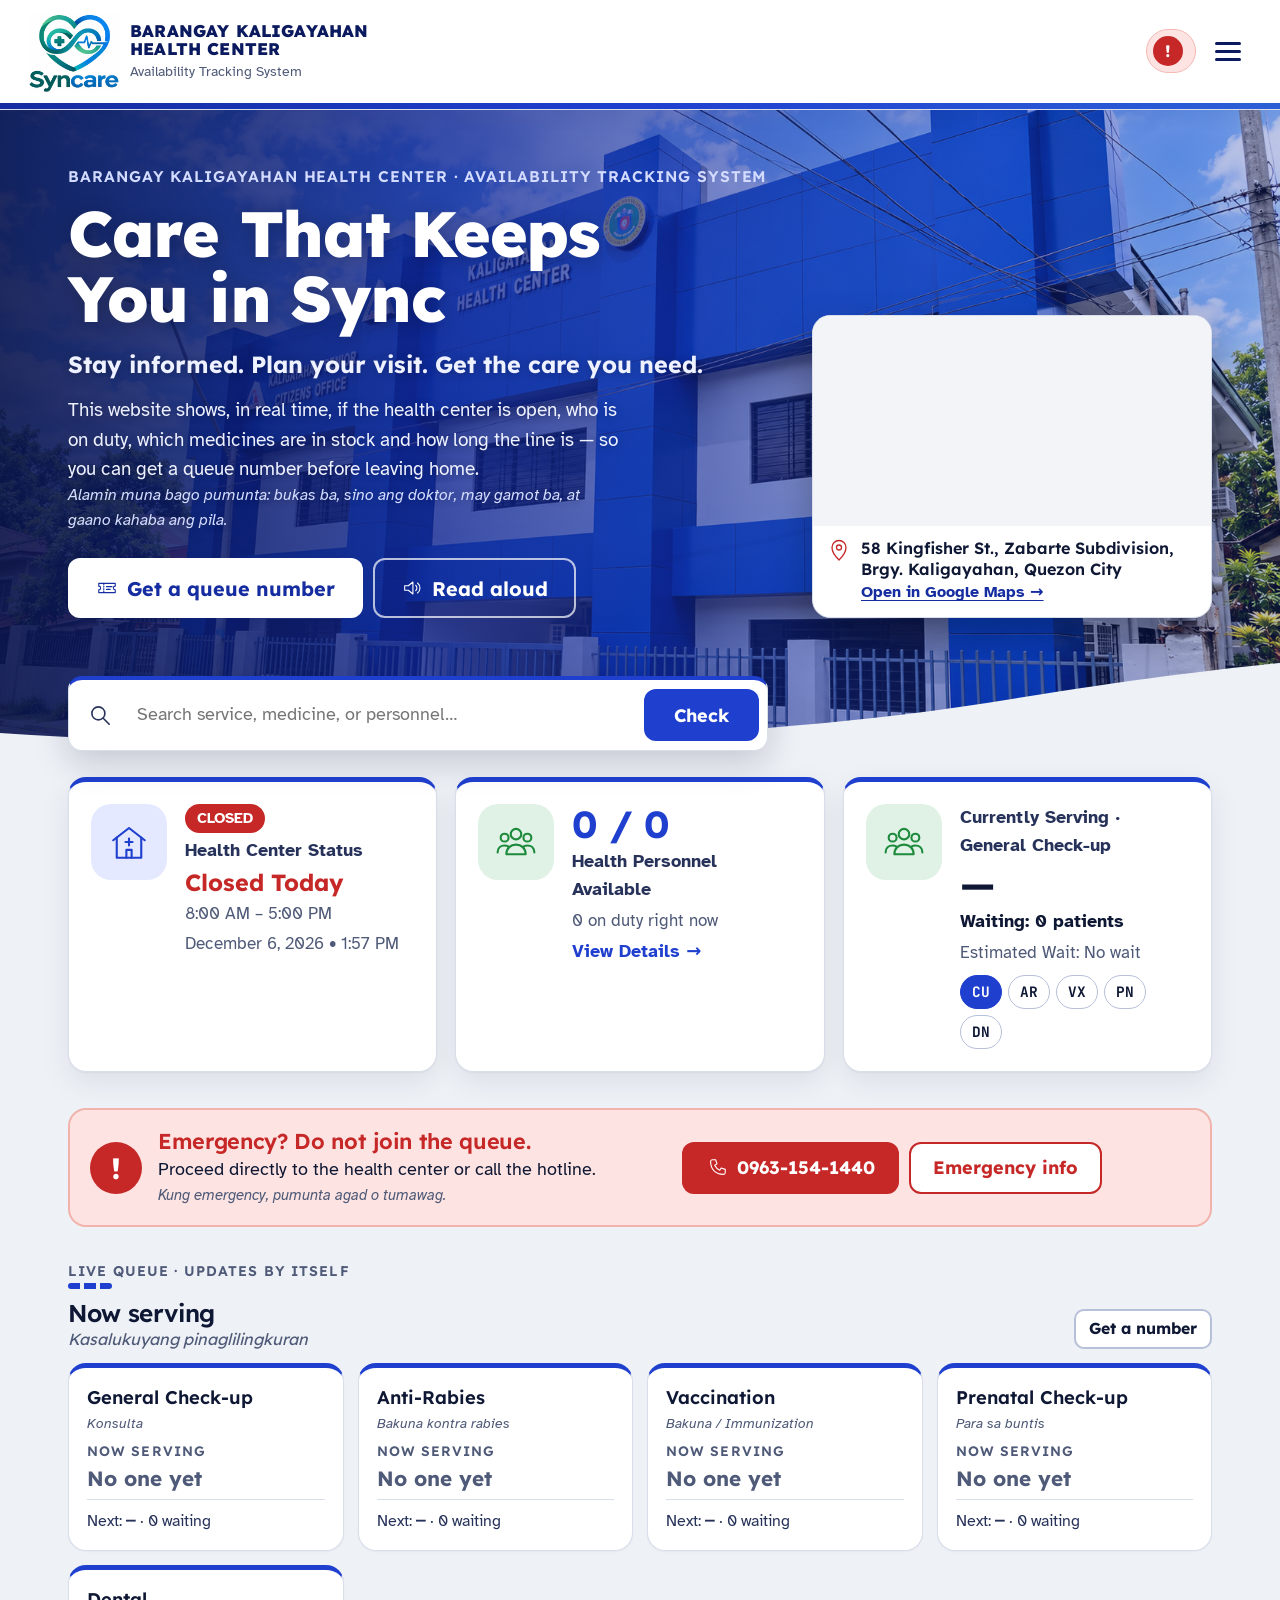
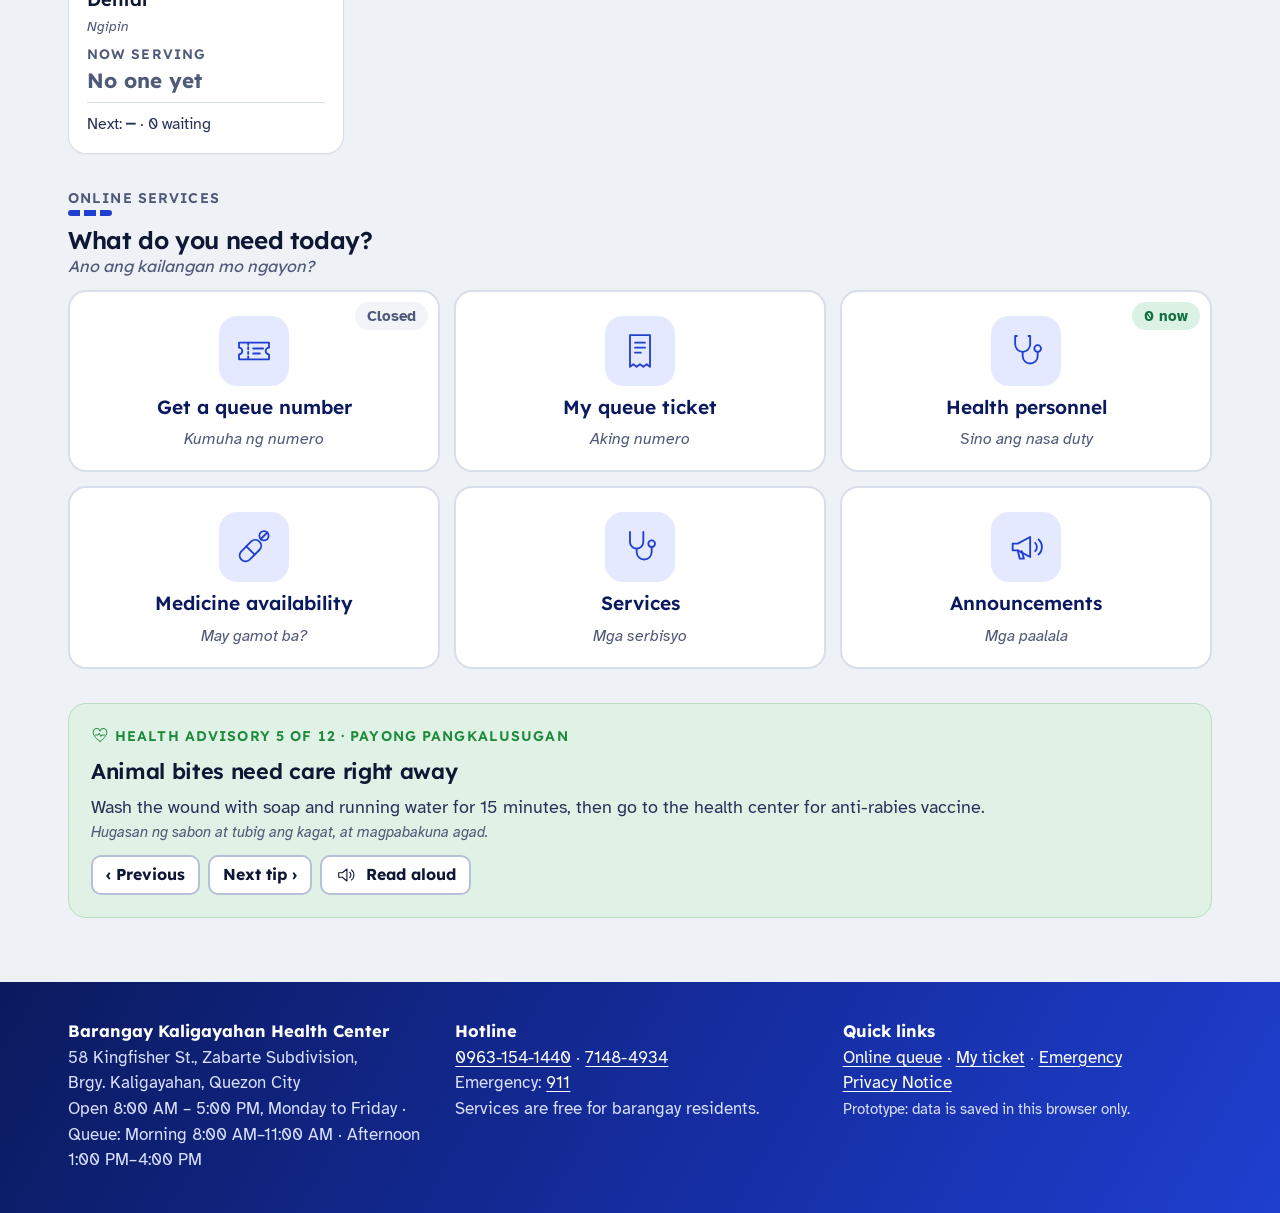
==== Kaligayahan Health Center.html @ 8cdfea68 "Barangay Kaligayahan Health Center availability tracking system Public website and hidden staff port" ====
<!doctype html>
<html lang="en">
<head>
<meta charset="utf-8">
<meta name="viewport" content="width=device-width,initial-scale=1,viewport-fit=cover">
<title>Kaligayahan Health Center</title>
<meta name="description" content="Barangay Kaligayahan Health Center Availability Tracking System — check if the health center is open, which health personnel are on duty, medicine stock, and get a queue number online.">
<meta name="theme-color" content="#1F3FCF">
<link rel="icon" type="image/png" href="[data-uri]">
<link rel="apple-touch-icon" href="[data-uri]">
<style>
/* Self-hosted fonts (latin subset) so the site works offline.
   Lexend (headings), Atkinson Hyperlegible (text), JetBrains Mono (numbers). */
@font-face {
  font-family: 'Atkinson Hyperlegible';
  font-style: italic;
  font-weight: 400;
  font-display: swap;
  src: url([data-uri]) format('woff2');
  unicode-range: U+0000-00FF, U+0131, U+0152-0153, U+02BB-02BC, U+02C6, U+02DA, U+02DC, U+0304, U+0308, U+0329, U+2000-206F, U+20AC, U+2122, U+2191, U+2193, U+2212, U+2215, U+FEFF, U+FFFD;
}
@font-face {
  font-family: 'Atkinson Hyperlegible';
  font-style: normal;
  font-weight: 400;
  font-display: swap;
  src: url([data-uri]) format('woff2');
  unicode-range: U+0000-00FF, U+0131, U+0152-0153, U+02BB-02BC, U+02C6, U+02DA, U+02DC, U+0304, U+0308, U+0329, U+2000-206F, U+20AC, U+2122, U+2191, U+2193, U+2212, U+2215, U+FEFF, U+FFFD;
}
@font-face {
  font-family: 'Atkinson Hyperlegible';
  font-style: normal;
  font-weight: 700;
  font-display: swap;
  src: url([data-uri]) format('woff2');
  unicode-range: U+0000-00FF, U+0131, U+0152-0153, U+02BB-02BC, U+02C6, U+02DA, U+02DC, U+0304, U+0308, U+0329, U+2000-206F, U+20AC, U+2122, U+2191, U+2193, U+2212, U+2215, U+FEFF, U+FFFD;
}
@font-face {
  font-family: 'JetBrains Mono';
  font-style: normal;
  font-weight: 500;
  font-display: swap;
  src: url([data-uri]) format('woff2');
  unicode-range: U+0000-00FF, U+0131, U+0152-0153, U+02BB-02BC, U+02C6, U+02DA, U+02DC, U+0304, U+0308, U+0329, U+2000-206F, U+20AC, U+2122, U+2191, U+2193, U+2212, U+2215, U+FEFF, U+FFFD;
}
@font-face {
  font-family: 'JetBrains Mono';
  font-style: normal;
  font-weight: 700;
  font-display: swap;
  src: url([data-uri]) format('woff2');
  unicode-range: U+0000-00FF, U+0131, U+0152-0153, U+02BB-02BC, U+02C6, U+02DA, U+02DC, U+0304, U+0308, U+0329, U+2000-206F, U+20AC, U+2122, U+2191, U+2193, U+2212, U+2215, U+FEFF, U+FFFD;
}
@font-face {
  font-family: 'Lexend';
  font-style: normal;
  font-weight: 400;
  font-display: swap;
  src: url([data-uri]) format('woff2');
  unicode-range: U+0000-00FF, U+0131, U+0152-0153, U+02BB-02BC, U+02C6, U+02DA, U+02DC, U+0304, U+0308, U+0329, U+2000-206F, U+20AC, U+2122, U+2191, U+2193, U+2212, U+2215, U+FEFF, U+FFFD;
}
@font-face {
  font-family: 'Lexend';
  font-style: normal;
  font-weight: 500;
  font-display: swap;
  src: url([data-uri]) format('woff2');
  unicode-range: U+0000-00FF, U+0131, U+0152-0153, U+02BB-02BC, U+02C6, U+02DA, U+02DC, U+0304, U+0308, U+0329, U+2000-206F, U+20AC, U+2122, U+2191, U+2193, U+2212, U+2215, U+FEFF, U+FFFD;
}
@font-face {
  font-family: 'Lexend';
  font-style: normal;
  font-weight: 600;
  font-display: swap;
  src: url([data-uri]) format('woff2');
  unicode-range: U+0000-00FF, U+0131, U+0152-0153, U+02BB-02BC, U+02C6, U+02DA, U+02DC, U+0304, U+0308, U+0329, U+2000-206F, U+20AC, U+2122, U+2191, U+2193, U+2212, U+2215, U+FEFF, U+FFFD;
}
@font-face {
  font-family: 'Lexend';
  font-style: normal;
  font-weight: 700;
  font-display: swap;
  src: url([data-uri]) format('woff2');
  unicode-range: U+0000-00FF, U+0131, U+0152-0153, U+02BB-02BC, U+02C6, U+02DA, U+02DC, U+0304, U+0308, U+0329, U+2000-206F, U+20AC, U+2122, U+2191, U+2193, U+2212, U+2215, U+FEFF, U+FFFD;
}
@font-face {
  font-family: 'Lexend';
  font-style: normal;
  font-weight: 800;
  font-display: swap;
  src: url([data-uri]) format('woff2');
  unicode-range: U+0000-00FF, U+0131, U+0152-0153, U+02BB-02BC, U+02C6, U+02DA, U+02DC, U+0304, U+0308, U+0329, U+2000-206F, U+20AC, U+2122, U+2191, U+2193, U+2212, U+2215, U+FEFF, U+FFFD;
}

</style>
<style>
/* =========================================================
   Barangay Kaligayahan Health Center — styles
   Green health-center theme (heart-in-house logo), large readable
   type for seniors and sick patients.
   ========================================================= */
:root{
  color-scheme:light;
  --fs:18px;
  --bg:#EEF1F6; --surface:#FFFFFF; --surface-2:#F2F4F8; --ink:#0E1733; --ink-2:#27325A; --muted:#4F5A78;
  --line:#D8DEEA; --line-2:#B6C0D8;
  --brand:#1F3FCF; --brand-deep:#152DA0; --brand-ink:#0B1A5E; --brand-soft:#E4E9FF; --on-brand:#FFFFFF;
  --accent:#1E8A3C; --accent-soft:#E0F2E5; --grille:#2B2F38; --tile-line:rgba(255,255,255,.16);
  --ok:#11703F; --ok-soft:#DBF1E3; --warn:#8A5200; --warn-soft:#FCEBCB; --crit:#C62828; --crit-soft:#FDE4E2;
  --info:#2C5FD6; --info-soft:#E7EEFD; --prio:#5A3BA6; --prio-soft:#ECE6FA;
  --radius:18px; --radius-sm:12px;
  --shadow:0 1px 2px rgba(14,23,51,.05),0 10px 30px rgba(14,23,51,.08);
  --f-display:"Lexend",system-ui,-apple-system,"Segoe UI",sans-serif;
  --f-body:"Atkinson Hyperlegible","Segoe UI",system-ui,-apple-system,sans-serif;
  --f-mono:"JetBrains Mono",ui-monospace,Consolas,monospace;
}
html{font-size:var(--fs)}
html[data-size="lg"]{--fs:20.5px}
html[data-size="xl"]{--fs:23px}
html[data-contrast="high"]{
  --bg:#FFFFFF; --surface:#FFFFFF; --surface-2:#F1F1F1; --ink:#000; --ink-2:#000; --muted:#1C1C1C;
  --line:#000; --line-2:#000; --brand:#0019A8; --brand-deep:#00107A; --brand-ink:#000A55; --brand-soft:#E1E6FF;
  --accent:#005A2B; --ok:#005A2B; --warn:#6B3D00; --crit:#9A0000; --info:#0038B8; --prio:#3E1F85; --shadow:none;
}
*{box-sizing:border-box}
body{margin:0;background:var(--bg);color:var(--ink);font-family:var(--f-body);font-size:1rem;line-height:1.55;-webkit-font-smoothing:antialiased;overflow-x:clip}
h1,h2,h3,h4{font-family:var(--f-display);line-height:1.18;margin:0;letter-spacing:-.015em;text-wrap:balance;color:var(--ink)}
h1{font-size:clamp(1.6rem,3.6vw,2.2rem);font-weight:700}
h2{font-size:1.35rem;font-weight:600}
h3{font-size:1.1rem;font-weight:600}
p{margin:0}
a{color:var(--brand-deep);text-underline-offset:3px}
button,input,select,textarea{font:inherit;color:inherit}
:focus-visible{outline:4px solid #FFB800;outline-offset:2px;border-radius:8px}
img{max-width:100%}
.skip{position:absolute;left:-999px;top:0;background:var(--ink);color:#fff;padding:10px 16px;z-index:100;border-radius:0 0 8px 0}
.skip:focus{left:0}
.wrap{max-width:1200px;margin:0 auto;padding-inline:16px}
@media (min-width:760px){.wrap{padding-inline:28px}}
.mono{font-family:var(--f-mono);font-variant-numeric:tabular-nums}
.num{font-variant-numeric:tabular-nums}
.muted{color:var(--muted)}
.small{font-size:.86rem}
.tl{display:block;font-size:.84em;color:var(--muted);font-style:italic;font-weight:400}
h1 .tl{font-size:.55em;margin-top:6px;letter-spacing:0}
h2 .tl{font-size:.66em;margin-top:2px;letter-spacing:0}
.eyebrow{font-family:var(--f-display);font-size:.78rem;font-weight:600;letter-spacing:.08em;text-transform:uppercase;color:var(--muted)}
.hide{display:none!important}
.sr{position:absolute;width:1px;height:1px;overflow:hidden;clip:rect(0 0 0 0);white-space:nowrap}

/* ---------- header ---------- */
.site-header{background:var(--surface);position:sticky;top:0;z-index:30;box-shadow:0 1px 0 var(--line),0 6px 20px rgba(14,23,51,.05)}
.hdr{display:flex;align-items:center;gap:10px;min-height:84px;padding-block:10px;max-width:1440px}
@media (max-width:1560px){.emg-lbl{display:none}.emg-btn{padding:6px}}
.brand{display:flex;align-items:center;gap:12px;text-decoration:none;color:var(--brand-ink);margin-right:auto;min-width:0;flex:none}
.logo{width:58px;height:58px;flex:none}
.brand b{font-family:var(--f-display);font-weight:800;font-size:1.02rem;display:block;line-height:1.1;text-transform:uppercase;letter-spacing:.01em;color:var(--brand-ink)}
.brand span{font-size:.84rem;color:var(--muted);display:block;line-height:1.3;margin-top:3px}
.mainnav{display:flex;align-items:center;gap:2px}
.nav-link{position:relative;display:inline-flex;align-items:center;gap:6px;color:var(--ink-2);text-decoration:none;font-weight:700;font-size:.92rem;padding:10px 8px;border-radius:10px;min-height:44px;white-space:nowrap}
.nav-link:hover{color:var(--brand-deep);background:var(--brand-soft)}
.nav-link[aria-current="page"]{color:var(--brand-ink)}
.nav-link[aria-current="page"]::after{content:"";position:absolute;left:10px;right:10px;bottom:4px;height:3px;border-radius:3px;background:var(--brand)}
.nav-link .pill{font-size:.72rem;padding:1px 8px}
.nav-extra{display:none}
.hdr-tools{display:flex;align-items:center;gap:8px;flex:none}
.icon-btn{width:44px;height:44px;display:grid;place-items:center;border:1.5px solid var(--line-2);background:var(--surface);border-radius:12px;cursor:pointer;color:var(--ink-2)}
.icon-btn:hover{border-color:var(--brand);color:var(--brand-deep)}
.icon-btn[aria-pressed="true"]{background:var(--ink);color:#fff;border-color:var(--ink)}
.aa{font-family:var(--f-display);font-size:1.1rem;font-weight:700;line-height:1}
.aa small{font-size:.68rem}
.ct{width:18px;height:18px;border-radius:50%;border:2px solid currentColor;background:linear-gradient(90deg,currentColor 50%,transparent 50%)}
.emg-btn{display:inline-flex;align-items:center;gap:8px;min-height:44px;padding:6px 12px 6px 6px;border-radius:999px;background:var(--crit-soft);color:var(--crit);font-weight:800;text-decoration:none;font-size:.9rem;border:1.5px solid #F4B9B3}
.emg-btn:hover{background:#FBD3CF}
.emg-dot{width:30px;height:30px;border-radius:50%;background:var(--crit);color:#fff;display:grid;place-items:center;font-family:var(--f-display);font-weight:800}
.staff-btn{min-height:46px!important;padding:10px 18px!important;font-size:.92rem!important}
.menu-btn{display:none;width:48px;height:48px;border:0;background:transparent;cursor:pointer;flex-direction:column;justify-content:center;align-items:center;gap:5px;border-radius:12px}
.menu-btn span{display:block;width:26px;height:3px;border-radius:3px;background:var(--brand-ink);transition:transform .2s,opacity .2s}
.menu-btn[aria-expanded="true"] span:nth-child(1){transform:translateY(8px) rotate(45deg)}
.menu-btn[aria-expanded="true"] span:nth-child(2){opacity:0}
.menu-btn[aria-expanded="true"] span:nth-child(3){transform:translateY(-8px) rotate(-45deg)}
@media (max-width:1340px){
  .hdr{flex-wrap:wrap}
  .menu-btn{display:flex}
  .hdr-tools .staff-btn,.hdr-tools .icon-btn{display:none}
  .mainnav{display:none;order:5;width:100%;flex-direction:column;align-items:stretch;gap:2px;padding:6px 0 10px;border-top:1px solid var(--line)}
  .mainnav.open{display:flex}
  .nav-link{font-size:1.05rem;padding:14px 12px;min-height:54px}
  .nav-link[aria-current="page"]{background:var(--brand-soft)}
  .nav-link[aria-current="page"]::after{left:0;right:auto;top:10px;bottom:10px;width:4px;height:auto}
  .nav-extra{display:flex;gap:8px;flex-wrap:wrap;padding:10px 12px 0}
  .nav-extra .icon-btn{display:grid}
}
@media (max-width:520px){
  .hdr{min-height:72px;gap:6px;flex-wrap:wrap}
  .brand{flex:1 1 0;gap:8px}
  .logo{width:42px;height:42px}
  .brand b{font-size:.8rem}
  .brand span{font-size:.72rem}
  .hdr-tools{gap:4px}
  .menu-btn{width:44px;height:44px}
  .emg-btn{min-height:40px}
  .emg-dot{width:28px;height:28px}
  .emg-lbl{display:none}
  .emg-btn{padding:6px}
}

/* ---------- breadcrumbs & page heads ---------- */
main{padding-block:0 64px;outline:none}
.page{padding-top:18px}
.crumbs{display:flex;gap:8px;align-items:center;font-size:.88rem;color:var(--muted);margin-bottom:14px;flex-wrap:wrap}
.crumbs a{color:var(--muted);text-decoration:none;font-weight:700}
.crumbs a:hover{color:var(--brand-deep);text-decoration:underline}
.crumbs span[aria-current]{color:var(--brand-deep);font-weight:700}
.crumbs .sep{opacity:.6}
.page-head{display:flex;align-items:flex-end;justify-content:space-between;gap:12px;flex-wrap:wrap;margin-bottom:20px}
.page-head p{color:var(--ink-2);max-width:64ch;margin-top:8px}
.back{display:inline-flex;align-items:center;gap:8px;font-weight:700;color:var(--brand-deep);background:var(--surface);border:1.5px solid var(--line-2);border-radius:12px;padding:8px 14px;cursor:pointer;margin-bottom:16px;min-height:44px;text-decoration:none}
.link-btn{background:none;border:0;padding:0;color:var(--brand-deep);font-weight:700;text-decoration:underline;text-underline-offset:3px;cursor:pointer}
.arrow-link{display:inline-flex;align-items:center;gap:6px;color:var(--brand);font-weight:700;text-decoration:none}
.arrow-link:hover{text-decoration:underline}
.stack{display:flex;flex-direction:column;gap:18px}
.grid-2{display:grid;gap:18px;grid-template-columns:repeat(auto-fit,minmax(min(100%,340px),1fr))}
.card{background:var(--surface);border:1px solid var(--line);border-radius:var(--radius);padding:22px;box-shadow:0 1px 2px rgba(14,23,51,.04)}
.card-head{display:flex;justify-content:space-between;align-items:center;gap:10px;margin-bottom:14px;flex-wrap:wrap}
.section{margin-bottom:34px}
.section-title{display:flex;align-items:flex-end;justify-content:space-between;gap:10px;flex-wrap:wrap;margin-bottom:14px}
.subtabs{display:flex;gap:6px;background:var(--surface);border:1px solid var(--line);border-radius:14px;padding:5px;margin-bottom:20px;overflow-x:auto}
.subtabs a{flex:1 0 auto;text-align:center;text-decoration:none;font-weight:700;color:var(--ink-2);padding:10px 16px;border-radius:10px;min-height:46px;display:flex;align-items:center;justify-content:center;gap:8px}
.subtabs a svg{width:22px;height:22px}
.subtabs a[aria-current="page"]{background:var(--brand);color:#fff}
.subtabs a:not([aria-current]):hover{background:var(--brand-soft)}

/* ---------- pills ---------- */
.pill{display:inline-flex;align-items:center;gap:7px;border-radius:999px;padding:3px 12px;font-size:.84rem;font-weight:700;white-space:nowrap;line-height:1.5}
.pill::before{content:"";width:9px;height:9px;border-radius:50%;background:currentColor;flex:none}
.pill.plain::before{display:none}
.pill.lg{font-size:1rem;padding:6px 16px}
.pill.solid-ok{background:var(--ok);color:#fff}
.pill.solid-crit{background:var(--crit);color:#fff}
.pill.solid-warn{background:#C77800;color:#fff}
.ok{color:var(--ok);background:var(--ok-soft)}
.warn{color:var(--warn);background:var(--warn-soft)}
.crit{color:var(--crit);background:var(--crit-soft)}
.info{color:var(--info);background:var(--info-soft)}
.prio{color:var(--prio);background:var(--prio-soft)}
.neutral{color:var(--muted);background:var(--surface-2)}
html[data-contrast="high"] .pill{outline:1.5px solid currentColor}

/* ---------- hero ----------
   Full-width building photo behind the headline, blue fade for readable text,
   address at the lower right, curved bottom edge, search bar overlapping it. */
.hero{position:relative;color:#fff;background:var(--brand-ink);isolation:isolate;overflow:hidden;padding:64px 0 130px;min-height:560px}
.hero-img{position:absolute;inset:0;width:100%;height:100%;object-fit:cover;object-position:50% 38%;z-index:-2}
.hero::before{content:"";position:absolute;inset:0;z-index:-1;
  background:linear-gradient(90deg,rgba(9,20,78,.9) 0%,rgba(18,40,150,.78) 35%,rgba(22,48,170,.5) 65%,rgba(22,48,170,.28) 100%)}
.hero-inner{position:relative;z-index:1}
.hero h1{color:#fff;font-size:clamp(2.2rem,5vw,4rem);font-weight:800;line-height:1.02;max-width:12ch;letter-spacing:-.02em;text-shadow:0 2px 18px rgba(0,0,0,.25)}
.hero .tl{color:#D3DCFF}
.hero-sub{font-size:1.18rem;max-width:36ch;margin-top:18px;color:#EEF1FF;text-shadow:0 1px 8px rgba(0,0,0,.25)}
.hero .btn-row{margin-top:26px}
.hero-addr{position:absolute;right:max(28px,calc((100% - 1200px)/2 + 28px));bottom:130px;z-index:1;display:flex;gap:10px;align-items:flex-start;max-width:320px;font-size:.92rem;font-weight:700;text-shadow:0 1px 6px rgba(0,0,0,.7)}
.hero-addr svg{width:24px;height:24px;flex:none}
.hero-wave{position:absolute;left:0;right:0;bottom:-1px;width:100%;height:90px;z-index:0;display:block}
.hero-search{position:relative;z-index:2;margin-top:-72px}
/* medium screens and phones: address goes under the buttons so it never overlaps them */
@media (max-width:1100px){.hero-addr{position:relative;right:auto;bottom:auto;margin:22px 28px 0;max-width:none}}
@media (max-width:760px){
  .hero{padding:36px 0 120px;min-height:0}
  .hero::before{background:linear-gradient(180deg,rgba(9,20,78,.82) 0%,rgba(18,40,150,.62) 55%,rgba(18,40,150,.45) 100%)}
  .hero-img{object-position:40% 30%}
  .hero-addr{margin-inline:16px}
}
.searchbar{display:flex;align-items:center;gap:10px;background:var(--surface);border-radius:14px;box-shadow:0 12px 34px rgba(14,23,51,.18);padding:8px 8px 8px 18px;max-width:700px;border:1px solid var(--line)}
.searchbar svg{width:26px;height:26px;color:var(--ink-2);flex:none}
.searchbar input{flex:1;border:0;outline:none;min-height:52px;background:transparent;font-size:1.05rem;min-width:0;box-shadow:none!important;padding:0}
.searchbar .btn{min-height:52px;padding:10px 28px}
.searchbar:focus-within{box-shadow:0 0 0 4px var(--brand-soft),0 12px 34px rgba(14,23,51,.18)}
@media (max-width:760px){
  .searchbar .btn{padding:10px 16px}
}

/* ---------- status cards ---------- */
.stat-row{display:grid;gap:18px;grid-template-columns:repeat(auto-fit,minmax(min(100%,300px),1fr));margin:26px 0 36px}
.stat{background:var(--surface);border-radius:var(--radius);padding:22px;display:flex;gap:18px;align-items:flex-start;box-shadow:var(--shadow);border:1px solid var(--line);position:relative}
.stat-ic{width:76px;height:76px;border-radius:20px;display:grid;place-items:center;flex:none}
.stat-ic svg{width:42px;height:42px}
.stat-ic.green{background:var(--brand-soft);color:var(--brand)}
.stat-ic.blue{background:var(--accent-soft);color:var(--accent)}
.stat-body{display:flex;flex-direction:column;gap:4px;min-width:0}
.stat-body .lbl{font-weight:700;color:var(--ink-2)}
.stat-big{font-family:var(--f-display);font-weight:700;font-size:1.3rem;line-height:1.2}
.stat-num{font-family:var(--f-display);font-weight:700;font-size:2.1rem;line-height:1.05;color:var(--ink)}
.stat-num.green{color:var(--brand)}
.stat .meta{font-size:.92rem;color:var(--muted)}
.svc-chips{display:flex;gap:6px;flex-wrap:wrap;margin-top:6px}
.svc-chips button{border:1.5px solid var(--line-2);background:var(--surface);border-radius:999px;padding:3px 11px;font-size:.8rem;font-weight:700;cursor:pointer;font-family:var(--f-mono);min-height:34px}
.svc-chips button[aria-pressed="true"]{background:var(--brand);border-color:var(--brand);color:#fff}

/* ---------- emergency banner (home) ---------- */
.emergency{display:flex;gap:16px;align-items:center;background:var(--crit-soft);border:2px solid #F2B3AD;border-radius:var(--radius);padding:18px 20px;margin-bottom:34px;color:var(--ink);flex-wrap:wrap}
.emergency .emg-dot{width:52px;height:52px;font-size:1.6rem}
.emergency h2{color:var(--crit);font-size:1.2rem;margin-bottom:2px}
.emergency > div{flex:1 1 280px}

/* ---------- now-serving board ---------- */
.board{display:grid;gap:14px;grid-template-columns:repeat(auto-fill,minmax(min(100%,220px),1fr))}
.bcard{background:var(--surface);border:1px solid var(--line);border-top:5px solid var(--brand);border-radius:var(--radius);padding:16px 18px;display:flex;flex-direction:column;gap:6px;box-shadow:0 1px 2px rgba(14,23,51,.04)}
.bcard .svc{font-family:var(--f-display);font-weight:600;font-size:1.02rem}
.bcard .svc small{display:block;font-weight:400;color:var(--muted);font-size:.8rem;font-family:var(--f-body);font-style:italic}
.bcard .lbl{font-size:.76rem;letter-spacing:.08em;text-transform:uppercase;color:var(--muted);font-family:var(--f-display);font-weight:600}
.bcard .big{font-family:var(--f-display);font-weight:700;font-size:2.2rem;line-height:1.05;color:var(--brand-ink)}
.bcard .big.idle{font-size:1.15rem;color:var(--muted)}
.bcard .meta{font-size:.9rem;color:var(--ink-2);border-top:1px solid var(--line);padding-top:8px;margin-top:4px}
.bcard.calling{border-top-color:#E09100}
.bcard.calling .lbl{color:var(--warn)}
.bcard.closed{border-top-color:var(--line-2);background:var(--surface-2)}

/* ---------- service tiles ---------- */
.tiles{display:grid;gap:14px;grid-template-columns:repeat(2,1fr)}
@media (min-width:820px){.tiles{grid-template-columns:repeat(3,1fr)}}
.tile{background:var(--surface);border:2px solid var(--line);border-radius:var(--radius);padding:24px 12px 20px;display:flex;flex-direction:column;align-items:center;text-align:center;gap:10px;cursor:pointer;color:var(--ink);text-decoration:none;position:relative;transition:border-color .15s,transform .15s,box-shadow .15s;min-height:176px}
.tile:hover{border-color:var(--brand);box-shadow:var(--shadow);transform:translateY(-2px)}
.tile .t-ic{width:70px;height:70px;border-radius:18px;background:var(--brand-soft);color:var(--brand);display:grid;place-items:center}
.tile .t-ic svg{width:40px;height:40px}
.tile b{font-family:var(--f-display);font-weight:600;color:var(--brand-ink);font-size:1.06rem;line-height:1.25}
.tile small{color:var(--muted);font-size:.9rem;line-height:1.3;font-style:italic}
.tile .pill{position:absolute;top:10px;right:10px}
@media (max-width:420px){.tile{padding:18px 8px 16px;min-height:160px}.tile .t-ic{width:58px;height:58px}.tile b{font-size:.96rem}}
@media (prefers-reduced-motion:reduce){.tile{transition:none}.tile:hover{transform:none}}

/* ---------- services page ---------- */
.svc-grid{display:grid;gap:18px;grid-template-columns:repeat(auto-fill,minmax(min(100%,340px),1fr))}
.svc-card{display:flex;flex-direction:column;gap:12px}
.svc-card .top{display:flex;gap:14px;align-items:flex-start}
.svc-card .t-ic{width:60px;height:60px;border-radius:16px;background:var(--brand-soft);color:var(--brand);display:grid;place-items:center;flex:none}
.svc-card .t-ic svg{width:34px;height:34px}
.svc-stats{display:grid;grid-template-columns:repeat(3,1fr);gap:8px}
.svc-stats div{background:var(--surface-2);border-radius:10px;padding:8px 10px}
.svc-stats b{display:block;font-family:var(--f-display);font-size:1.15rem}
.svc-stats span{font-size:.78rem;color:var(--muted)}

/* ---------- health tip ---------- */
.tip{background:var(--brand-soft);border:1px solid #C3CEF6;border-radius:var(--radius);padding:22px;display:flex;flex-direction:column;gap:10px}
html[data-contrast="high"] .tip{border-color:#000}
.tip .eyebrow{color:var(--brand-deep)}
.tip h3{font-size:1.2rem}
.tip p{color:var(--ink-2)}
.tip-nav{display:flex;gap:8px;align-items:center;margin-top:auto;flex-wrap:wrap}

/* ---------- buttons & forms ---------- */
.btn{display:inline-flex;align-items:center;justify-content:center;gap:9px;border-radius:12px;padding:12px 22px;font-weight:700;border:2px solid transparent;cursor:pointer;font-size:1rem;text-decoration:none;line-height:1.2;min-height:52px;font-family:var(--f-display)}
.btn svg{width:22px;height:22px;flex:none}
.btn.primary{background:var(--brand);color:#fff}
.btn.primary:hover{background:var(--brand-deep)}
.btn.white{background:#fff;color:var(--brand-deep)}
.btn.outline-white{background:transparent;color:#fff;border-color:rgba(255,255,255,.7)}
.btn.outline-white:hover{background:rgba(255,255,255,.12)}
.btn.ghost{background:var(--surface);border-color:var(--line-2);color:var(--ink)}
.btn.ghost:hover{border-color:var(--brand);color:var(--brand-deep)}
.btn.danger{background:var(--surface);border-color:var(--crit);color:var(--crit)}
.btn.danger:hover{background:var(--crit-soft)}
.btn.red{background:var(--crit);color:#fff}
.btn.red:hover{background:#A31F1F}
.btn.success{background:var(--ok);color:#fff}
.btn.warn-btn{background:var(--warn-soft);border-color:var(--warn);color:var(--warn)}
.btn.sm{padding:7px 13px;font-size:.88rem;border-radius:10px;min-height:40px}
.btn.lg{padding:16px 26px;font-size:1.1rem;min-height:60px}
.btn.block{width:100%}
.btn[disabled]{opacity:.45;cursor:not-allowed}
.btn-row{display:flex;gap:10px;flex-wrap:wrap;align-items:center}
.field{display:flex;flex-direction:column;gap:7px}
.field label,.field .lbl{font-weight:700;font-size:1rem}
.field label .tl,.field .lbl .tl{display:inline;margin-left:4px}
.field .hint{font-size:.88rem;color:var(--muted)}
input[type=text],input[type=number],input[type=tel],input[type=time],input[type=date],input[type=password],input[type=search],select,textarea{background:var(--surface);border:2px solid var(--line-2);border-radius:12px;padding:12px 14px;width:100%;min-width:0;min-height:54px;font-size:1rem}
textarea{min-height:110px}
input:focus,select:focus,textarea:focus{outline:none;border-color:var(--brand);box-shadow:0 0 0 4px var(--brand-soft)}
.select-ic{position:relative}
.select-ic svg{position:absolute;left:14px;top:50%;transform:translateY(-50%);width:26px;height:26px;color:var(--ink-2);pointer-events:none}
.select-ic select{padding-left:52px;font-weight:700;font-size:1.05rem;min-height:60px}
.form-grid{display:grid;gap:16px;grid-template-columns:repeat(auto-fit,minmax(min(100%,230px),1fr))}
.check{display:flex;align-items:flex-start;gap:12px;font-weight:700;cursor:pointer;line-height:1.35}
.check input{width:26px;height:26px;accent-color:var(--brand);flex:none;margin:0}
.err{color:var(--crit);font-weight:700;background:var(--crit-soft);border-radius:10px;padding:10px 14px}
.notice{border-radius:14px;padding:14px 16px;display:flex;gap:12px;align-items:flex-start}
.notice svg{width:26px;height:26px;flex:none;margin-top:1px}
.notice b{font-family:var(--f-display);font-weight:600}
.empty{padding:26px;text-align:center;color:var(--muted)}

/* ---------- online queue ---------- */
.queue-shell{max-width:640px;margin:0 auto}
.queue-shell.wide{max-width:900px}
.stepper{display:flex;align-items:flex-start;justify-content:center;margin:6px 0 26px;padding:0;list-style:none}
.stepper li{flex:1;display:flex;flex-direction:column;align-items:center;gap:6px;position:relative;font-size:.9rem;font-weight:700;color:var(--muted);text-align:center}
.stepper li::before{content:"";position:absolute;top:19px;left:calc(-50% + 26px);right:calc(50% + 26px);height:3px;background:var(--line-2);border-radius:3px}
.stepper li:first-child::before{display:none}
.stepper li.done::before,.stepper li.cur::before{background:var(--brand)}
.stepper i{font-style:normal;width:40px;height:40px;border-radius:50%;display:grid;place-items:center;background:var(--surface-2);border:2px solid var(--line-2);font-family:var(--f-display);color:var(--muted)}
.stepper li.cur,.stepper li.done{color:var(--brand-deep)}
.stepper li.cur i{background:var(--brand);border-color:var(--brand);color:#fff;box-shadow:0 0 0 5px var(--brand-soft)}
.stepper li.done i{background:var(--brand);border-color:var(--brand);color:#fff}
.qstatus{background:var(--brand-soft);border-radius:var(--radius);padding:18px;display:flex;flex-direction:column;gap:12px}
.qstatus.closed{background:var(--crit-soft)}
.qstatus h3{color:var(--brand-deep)}
.qstatus.closed h3{color:var(--crit)}
.q-open{display:flex;align-items:center;gap:10px;font-weight:700;font-size:1.05rem}
.q-open .dot{width:20px;height:20px;border-radius:50%;background:var(--ok);flex:none}
.q-open .dot.off{background:var(--crit)}
.q-nums{display:grid;grid-template-columns:1fr 1fr;background:rgba(255,255,255,.75);border-radius:14px}
.q-nums > div{padding:14px 16px}
.q-nums > div + div{border-left:1px solid var(--line)}
.q-nums span{font-size:.88rem;color:var(--ink-2)}
.q-nums b{display:block;font-family:var(--f-display);font-size:clamp(1.5rem,7vw,1.9rem);line-height:1.15;color:var(--ink);white-space:nowrap}
.q-nums b.sm{font-size:1.2rem;margin-top:8px}
.choice-grid{display:grid;gap:12px;grid-template-columns:repeat(auto-fit,minmax(min(100%,240px),1fr))}
.choice{background:var(--surface);border:2.5px solid var(--line-2);border-radius:var(--radius);padding:16px;text-align:left;cursor:pointer;display:flex;flex-direction:column;gap:6px;color:var(--ink);position:relative;min-height:110px}
.choice:hover:not(.disabled){border-color:var(--brand);box-shadow:var(--shadow)}
.choice[aria-pressed="true"]{border-color:var(--brand);background:var(--brand-soft)}
.choice[aria-pressed="true"]::after{content:"✓";position:absolute;top:12px;right:14px;width:28px;height:28px;border-radius:50%;background:var(--brand);color:#fff;display:grid;place-items:center;font-weight:800}
.choice.disabled{cursor:not-allowed;opacity:.62;background:var(--surface-2)}
.choice .ic{width:42px;height:42px;color:var(--brand)}
.choice b{font-family:var(--f-display);font-weight:600;font-size:1.12rem}
.summary-box{background:var(--surface-2);border-radius:14px;padding:14px 16px;display:grid;grid-template-columns:auto 1fr;gap:4px 16px}
.summary-box dt{color:var(--muted)}
.summary-box dd{margin:0;font-weight:700}

/* ---------- receipt ---------- */
.receipt{max-width:480px;margin:0 auto;background:var(--surface);border:1px solid var(--line);border-radius:20px;overflow:hidden;box-shadow:var(--shadow)}
.receipt-top{padding:16px 20px;display:flex;align-items:center;gap:12px;color:#fff;background:var(--brand)}
.receipt-top b{font-family:var(--f-display);font-weight:600;display:block}
.receipt-top span{font-size:.84rem;opacity:.9}
.receipt-body{padding:22px;display:flex;flex-direction:column;gap:16px}
.qnum{text-align:center;display:flex;flex-direction:column;align-items:center;gap:8px}
.qnum .big{font-family:var(--f-display);font-weight:800;font-size:clamp(3rem,13vw,4.3rem);letter-spacing:.01em;line-height:1;color:var(--brand-ink)}
.progress{display:flex;flex-direction:column;gap:6px}
.pbar{height:16px;background:var(--surface-2);border-radius:99px;overflow:hidden;border:1px solid var(--line)}
.pbar i{display:block;height:100%;background:var(--brand);border-radius:99px}
.rgrid{display:grid;grid-template-columns:1fr 1fr;gap:10px}
.rgrid div{background:var(--surface-2);border-radius:10px;padding:10px 12px}
.rgrid b{display:block;font-family:var(--f-display);font-size:1.3rem}
.rgrid span{font-size:.82rem;color:var(--muted)}
.msg{font-size:1.05rem;text-align:center;font-weight:700;border-radius:12px;padding:12px 14px}
.perf{border-top:2px dashed var(--line-2);margin:0 -22px;position:relative}
.perf::before,.perf::after{content:"";position:absolute;top:-12px;width:22px;height:22px;border-radius:50%;background:var(--bg)}
.perf::before{left:-11px}.perf::after{right:-11px}
.rlines{display:flex;flex-direction:column;gap:5px;font-size:.95rem}
.rlines div{display:flex;justify-content:space-between;gap:12px}
.rlines span{color:var(--muted)}
.rlines b{text-align:right}
.vcode{display:flex;align-items:center;gap:16px;justify-content:center;flex-wrap:wrap}
.vcode .code{font-family:var(--f-mono);font-weight:700;font-size:1.4rem;letter-spacing:.1em;background:var(--surface-2);padding:6px 14px;border-radius:10px}
.qrbox{width:112px;height:112px;background:#fff;padding:6px;border-radius:8px;border:1px solid var(--line)}
.qrbox img,.qrbox canvas{width:98px!important;height:98px!important}
.sms-list{display:flex;flex-direction:column;gap:10px}
.sms{background:var(--surface-2);border-radius:14px 14px 14px 4px;padding:10px 14px;max-width:92%;font-size:.95rem}
.sms time{display:block;font-size:.78rem;color:var(--muted);margin-top:4px;font-family:var(--f-mono)}

/* ---------- emergency page ---------- */
.emg-page{max-width:640px;margin:0 auto;background:#FFEFEE;border:1px solid #F6C7C2;border-radius:24px;padding:28px 24px;display:flex;flex-direction:column;gap:18px;text-align:center;align-items:center}
.emg-title{display:flex;align-items:center;gap:14px;justify-content:center}
.emg-title .emg-dot{width:60px;height:60px;font-size:2rem}
.emg-title h1{color:var(--crit);font-size:clamp(1.8rem,5vw,2.4rem);font-weight:800;letter-spacing:.01em}
.emg-art{width:100%;max-width:420px;height:auto}
.emg-lead{font-family:var(--f-display);font-weight:700;font-size:1.25rem;color:var(--ink)}
.emg-warn{background:#FAD4D0;color:var(--crit);font-family:var(--f-display);font-weight:800;letter-spacing:.02em;border-radius:12px;padding:12px 18px;width:100%;font-size:1.05rem}
.emg-page .btn{width:100%}
.emg-call{min-height:76px!important;font-size:1.2rem!important;flex-direction:row}
.emg-call small{display:block;font-size:1.25rem;font-family:var(--f-mono);letter-spacing:.02em}
.emg-call svg{width:34px!important;height:34px!important}
.emg-info{width:100%;text-align:left;background:#fff;border-radius:16px;padding:18px;border:1px solid #F6C7C2}
.emg-info li{margin-bottom:6px}

/* ---------- lists / tables ---------- */
.toolbar{display:flex;gap:10px;flex-wrap:wrap;align-items:center;margin-bottom:14px}
.search{flex:1 1 280px;display:flex;align-items:center;gap:10px;background:var(--surface);border:2px solid var(--line-2);border-radius:12px;padding:0 14px}
.search svg{width:22px;height:22px;color:var(--muted);flex:none}
.search input{border:0;background:transparent;padding:12px 0;width:100%;outline:none;box-shadow:none!important;min-height:52px}
.search:focus-within{border-color:var(--brand);box-shadow:0 0 0 4px var(--brand-soft)}
.chips{display:flex;gap:8px;flex-wrap:wrap}
.chip{border:2px solid var(--line-2);background:var(--surface);border-radius:999px;padding:8px 16px;font-size:.92rem;font-weight:700;cursor:pointer;color:var(--ink-2);min-height:44px}
.chip[aria-pressed="true"]{background:var(--brand);border-color:var(--brand);color:#fff}
.table-wrap{overflow-x:auto;border:1px solid var(--line);border-radius:var(--radius);background:var(--surface)}
table{border-collapse:collapse;width:100%;font-size:.95rem}
th{font-family:var(--f-display);font-weight:600;font-size:.76rem;letter-spacing:.07em;text-transform:uppercase;color:var(--muted);text-align:left;padding:12px 14px;border-bottom:1px solid var(--line);background:var(--surface-2);white-space:nowrap}
td{padding:12px 14px;border-bottom:1px solid var(--line);vertical-align:middle}
tr:last-child td{border-bottom:0}
td .sub{display:block;font-size:.84rem;color:var(--muted)}
.med-list{display:flex;flex-direction:column;border:1px solid var(--line);border-radius:var(--radius);background:var(--surface);overflow:hidden}
.med-letter{background:var(--brand-soft);color:var(--brand-deep);font-family:var(--f-display);font-weight:700;padding:6px 18px}
.med{display:flex;align-items:center;justify-content:space-between;gap:12px;padding:14px 18px;border-top:1px solid var(--line);flex-wrap:wrap}
.med-letter + .med{border-top:0}
.med b{font-size:1.08rem;display:block}
.med .use{font-size:.9rem;color:var(--muted)}
.doc-grid{display:grid;gap:16px;grid-template-columns:repeat(auto-fill,minmax(min(100%,320px),1fr))}
.doc{display:flex;gap:16px;align-items:flex-start}
.avatar{width:60px;height:60px;border-radius:50%;background:var(--accent-soft);color:var(--accent);display:grid;place-items:center;font-family:var(--f-display);font-weight:700;font-size:1.2rem;flex:none}
.doc .meta{display:flex;flex-direction:column;gap:8px;min-width:0}
.days{display:flex;gap:5px;flex-wrap:wrap}
.days span{font-family:var(--f-mono);font-size:.8rem;padding:3px 8px;border-radius:6px;background:var(--surface-2);color:var(--muted)}
.days span.on{background:var(--brand-soft);color:var(--brand-deep);font-weight:700}
.days span.today{outline:2px solid var(--brand)}
.ann{display:flex;gap:16px;align-items:flex-start}
.ann-date{flex:none;width:62px;text-align:center;border:1px solid var(--line);border-radius:10px;overflow:hidden;background:var(--surface)}
.ann-date span{display:block;background:var(--brand);color:#fff;font-size:.74rem;font-weight:700;letter-spacing:.08em;padding:3px 0;font-family:var(--f-display)}
.ann-date b{display:block;font-family:var(--f-display);font-size:1.45rem;padding:4px 0}
.ann h3{margin:6px 0}
.ann p{color:var(--ink-2);max-width:70ch}
.list{display:flex;flex-direction:column}
.list > *{padding-block:16px;border-top:1px solid var(--line)}
.list > *:first-child{border-top:0;padding-top:0}
.list > *:last-child{padding-bottom:0}
.row-between{display:flex;justify-content:space-between;gap:12px;align-items:center;flex-wrap:wrap}
.result-box{background:var(--brand-soft);border-radius:14px;padding:16px 18px;display:flex;flex-direction:column;gap:6px}
.result-box .big{font-family:var(--f-display);font-weight:700;font-size:1.6rem;color:var(--brand-ink)}
.contact-grid{display:grid;gap:18px;grid-template-columns:repeat(auto-fit,minmax(min(100%,280px),1fr))}
.contact-item{display:flex;gap:14px;align-items:flex-start}
.contact-item .stat-ic{width:58px;height:58px;border-radius:16px}
.contact-item .stat-ic svg{width:30px;height:30px}
.search-group{margin-bottom:22px}
.search-hit{display:flex;justify-content:space-between;gap:12px;align-items:center;flex-wrap:wrap;padding:14px 0;border-top:1px solid var(--line);text-decoration:none;color:var(--ink)}
.search-hit:first-of-type{border-top:0}

/* ---------- admin ---------- */
.admin-shell{display:grid;gap:22px;grid-template-columns:1fr}
@media (min-width:980px){.admin-shell{grid-template-columns:240px 1fr}}
.side{display:flex;gap:6px;overflow-x:auto;padding-bottom:4px}
@media (min-width:980px){.side{flex-direction:column;position:sticky;top:110px;align-self:start;overflow:visible}}
.side button{display:flex;align-items:center;gap:10px;background:transparent;border:0;border-radius:10px;padding:10px 12px;cursor:pointer;font-weight:700;color:var(--ink-2);white-space:nowrap;text-align:left;min-height:44px}
.side button svg{width:20px;height:20px;flex:none}
.side button:hover{background:var(--surface)}
.side button[aria-current="page"]{background:var(--brand);color:#fff}
.badge-n{background:var(--crit);color:#fff;border-radius:99px;font-size:.74rem;padding:0 8px;margin-left:auto;font-family:var(--f-mono)}
.kpis{display:grid;gap:12px;grid-template-columns:repeat(auto-fit,minmax(min(100%,160px),1fr));margin-bottom:20px}
.kpi{background:var(--surface);border:1px solid var(--line);border-radius:var(--radius);padding:14px 16px;display:flex;flex-direction:column;gap:2px}
.kpi b{font-family:var(--f-display);font-size:1.85rem;font-weight:600;font-variant-numeric:tabular-nums;line-height:1.15}
.kpi span{font-size:.86rem;color:var(--muted)}
.kpi.alert b{color:var(--crit)}
@media (min-width:640px){.kpis.kpis-3{grid-template-columns:repeat(3,1fr)}}
.qcards{display:grid;gap:14px;grid-template-columns:repeat(auto-fit,minmax(min(100%,230px),1fr))}
.qcard{background:var(--surface);border:1px solid var(--line);border-radius:var(--radius);padding:16px;display:flex;flex-direction:column;gap:10px}
.qcard .now{font-family:var(--f-mono);font-size:2rem;font-weight:700;color:var(--brand-ink);line-height:1}
.qcard .now.idle{color:var(--muted);font-size:1.1rem}
.desk{display:grid;gap:18px;grid-template-columns:repeat(auto-fit,minmax(min(100%,320px),1fr));margin-bottom:18px}
.desk-now{border:2px solid var(--brand);border-radius:var(--radius);background:var(--surface);padding:18px;display:flex;flex-direction:column;gap:12px}
.desk-now.called{border-color:#E09100;background:#FFFBF2}
.desk-now .num{font-family:var(--f-mono);font-size:2.8rem;font-weight:700;color:var(--brand-ink);line-height:1}
.timer{font-family:var(--f-mono);font-weight:700;font-variant-numeric:tabular-nums}
.timer.over{color:var(--crit)}
.chart svg{width:100%;height:auto;display:block}
.chart text{fill:var(--muted);font-family:var(--f-body);font-size:13px}
.report{font-family:var(--f-mono);font-size:.9rem;background:var(--surface-2);border-radius:12px;padding:16px;white-space:pre-wrap;line-height:1.7;overflow-x:auto;margin:0}
.login{max-width:460px;margin:10px auto}
.inline-num{width:96px!important}

/* ---------- toast & modal ---------- */
.toast{position:fixed;left:50%;bottom:calc(22px + env(safe-area-inset-bottom,0px));transform:translateX(-50%);background:var(--ink);color:#fff;padding:14px 22px;border-radius:14px;font-weight:700;z-index:60;box-shadow:var(--shadow);max-width:calc(100% - 32px);font-size:1rem;text-align:center}
.modal-bg{position:fixed;inset:0;background:rgba(10,18,60,.55);display:grid;place-items:center;padding:16px;z-index:50}
.modal{background:var(--surface);border-radius:18px;max-width:620px;width:100%;max-height:92vh;overflow:auto;padding:24px;border:1px solid var(--line)}
.modal h2{margin-bottom:14px}
.slip{text-align:center;border:2px dashed var(--line-2);border-radius:14px;padding:18px;display:flex;flex-direction:column;gap:6px;align-items:center}
.slip .big{font-family:var(--f-display);font-weight:800;font-size:3.4rem;color:var(--brand-ink);line-height:1}

/* ---------- footer ---------- */
.foot{background:var(--brand-ink);color:#D9E0FF;padding-block:30px 36px;font-size:.92rem}
.foot .wrap{display:grid;gap:18px;grid-template-columns:repeat(auto-fit,minmax(220px,1fr))}
.foot a{color:#fff}
.foot b{font-family:var(--f-display);color:#fff}

/* ---------- print ---------- */
@media print{
  .site-header,.foot,.no-print,.side,.toolbar,#toastRoot,.crumbs,.stepper{display:none!important}
  body{background:#fff}
  main{padding:0}
  .card,.kpi,.table-wrap{break-inside:avoid;border-color:#999}
  .admin-shell{display:block}
  body.print-slip #app{display:none}
  body.print-slip .modal-bg{position:static;background:none;padding:0}
  body.print-slip .modal{border:0;max-height:none}
}

/* ---------- building-inspired details ----------
   Cobalt tile cladding, light-grey walls, dark window grilles, green seal. */
/* (the tile-grid pattern was removed everywhere; these use smooth gradients instead) */
.tile-band,.site-header::after{background:linear-gradient(90deg,#152DA0 0%,#1F3FCF 50%,#2C5FD6 100%)}
.site-header::after{content:"";display:block;height:6px}
.foot{background-color:var(--brand-ink);border-top:10px solid var(--brand)}
.hero-search .searchbar{border-top:4px solid var(--brand)}
.stat{border-top:5px solid var(--brand)}
.stat-ic.green{background:var(--brand-soft);color:var(--brand)}
.stat-ic.blue{background:var(--accent-soft);color:var(--accent)}
.card-head h2,.section-title h2{position:relative}
.section-title h2::before{content:"";display:block;width:44px;height:6px;border-radius:3px;margin-bottom:10px;background:repeating-linear-gradient(90deg,var(--brand) 0 12px,transparent 12px 16px)}
.receipt-top,.subtabs a[aria-current="page"],.side button[aria-current="page"]{background:linear-gradient(120deg,#152DA0 0%,#1F3FCF 60%,#2C5FD6 100%)}
.bcard{border-top-color:var(--brand)}
.bcard .big{color:var(--brand)}
.tip{background:var(--accent-soft);border-color:#B8DEC2}
.tip .eyebrow{color:var(--accent)}
.days span.on{background:var(--brand-soft);color:var(--brand-deep)}
.avatar{background:var(--brand-soft);color:var(--brand-deep)}
.pill.solid-ok{background:var(--accent)}
.q-open .dot{background:var(--accent)}
html[data-contrast="high"] .site-header::after,html[data-contrast="high"] .foot{background-image:none}

/* =========================================================
   Professor's revisions (v2.0)
   ========================================================= */
/* ---------- hero: introduction + map view ---------- */
.hero{padding:56px 0 130px}
.hero-grid{display:grid;grid-template-columns:minmax(0,1fr) minmax(300px,400px);gap:36px;align-items:end}
.hero h1{max-width:13ch}
.hero-kicker{font-family:var(--f-display);font-weight:600;font-size:.86rem;letter-spacing:.06em;text-transform:uppercase;color:#D3DCFF;margin-bottom:12px}
.hero-sub{font-size:1.3rem;max-width:none;margin-top:16px;font-family:var(--f-display)}
.hero-intro{max-width:46ch;margin-top:12px;color:#EEF1FF;font-size:1.05rem;text-shadow:0 1px 8px rgba(0,0,0,.25)}
.map-card{margin:0;background:var(--surface);border-radius:var(--radius);overflow:hidden;box-shadow:0 18px 40px rgba(0,0,0,.28);border:1px solid var(--line);color:var(--ink)}
.map-card iframe{display:block;width:100%;height:210px;border:0;background:var(--surface-2)}
.map-card.tall iframe{height:380px}
.map-card figcaption{display:flex;gap:10px;align-items:flex-start;padding:12px 14px;font-size:.9rem}
.map-card figcaption svg{width:24px;height:24px;flex:none;color:var(--crit)}
.map-card figcaption b{display:block;font-family:var(--f-display);font-weight:600;line-height:1.3}
.map-card figcaption a{font-weight:700}
@media (max-width:1000px){.hero-grid{grid-template-columns:1fr;gap:24px}.map-card iframe{height:200px}}
@media (max-width:760px){.hero{padding:36px 0 120px}.hero-sub{font-size:1.12rem}}

/* ---------- medicine inventory: box / window layout with counts ---------- */
.freq-box{background:var(--surface);border:1px solid var(--line);border-left:6px solid var(--brand);border-radius:var(--radius);padding:18px;margin-bottom:18px}
.freq-box h2{font-size:1.2rem}
.freq-row{display:grid;grid-template-columns:repeat(auto-fill,minmax(min(100%,210px),1fr));gap:10px;margin-top:12px}
.freq-chip{display:flex;flex-direction:column;gap:2px;text-align:left;background:var(--surface-2);border:2px solid transparent;border-left-width:6px;border-radius:12px;padding:10px 12px;cursor:pointer;color:var(--ink);min-height:62px}
.freq-chip b{font-family:var(--f-display);font-weight:600;font-size:.98rem;line-height:1.25;color:var(--ink);background:none}
.freq-chip span{font-size:.86rem;color:var(--muted);background:none}
.freq-chip.ok{border-left-color:var(--ok);background:var(--surface-2)}
.freq-chip.warn{border-left-color:#D98A00;background:var(--surface-2)}
.freq-chip.crit{border-left-color:var(--crit);background:var(--surface-2)}
.freq-chip:hover{border-color:var(--brand)}
.med-grid{display:grid;grid-template-columns:repeat(auto-fill,minmax(min(100%,250px),1fr));gap:14px}
.med-grid .med-letter{grid-column:1/-1;background:var(--brand-soft);color:var(--brand-deep);font-family:var(--f-display);font-weight:700;padding:6px 16px;border-radius:10px}
.med-grid .empty{grid-column:1/-1}
.med-card{position:relative;background:var(--surface);border:1px solid var(--line);border-top:6px solid var(--ok);border-radius:var(--radius);padding:18px 16px 16px;display:flex;flex-direction:column;align-items:center;text-align:center;gap:8px;color:var(--ink);box-shadow:0 1px 2px rgba(14,23,51,.04);transition:box-shadow .2s,transform .2s}
.med-card.warn{border-top-color:#D98A00;background:var(--surface)}
.med-card.crit{border-top-color:var(--crit);background:var(--surface)}
.med-card.ok{background:var(--surface)}
.med-card h3{font-size:1.12rem;color:var(--ink)}
.med-card .use{font-size:.9rem;color:var(--muted);min-height:2.6em}
.med-count{font-family:var(--f-display);line-height:1;margin-top:2px}
.med-count b{font-size:2.3rem;font-weight:700;color:var(--ink)}
.med-count span{font-size:1.25rem;color:var(--muted);font-weight:600}
.med-card.crit .med-count b{color:var(--crit)}
.med-bar{width:100%;height:10px;border-radius:99px;background:var(--surface-2);overflow:hidden;border:1px solid var(--line)}
.med-bar i{display:block;height:100%;border-radius:99px;background:var(--ok)}
.med-card.warn .med-bar i{background:#D98A00}
.med-card.crit .med-bar i{background:var(--crit)}
.med-star{align-self:stretch;margin:-6px -4px 0;font-size:.78rem;font-weight:700;color:var(--brand-deep);background:var(--brand-soft);border-radius:8px;padding:3px 8px}
.med-card.flash{box-shadow:0 0 0 5px #FFB800;transform:scale(1.02)}
@media (prefers-reduced-motion:reduce){.med-card{transition:none}.med-card.flash{transform:none}}

/* ---------- rule boxes (restock rule, cut-off rule) ---------- */
.rule-box{background:var(--brand-soft);border:1px solid #C3CEF6;border-radius:14px;padding:14px 16px;display:flex;flex-direction:column;gap:8px}
.rule-box ul{margin:0;padding-left:20px}
.rule-box li{margin-bottom:3px}
.flow{list-style:none;display:flex;flex-wrap:wrap;gap:8px 28px;margin:4px 0;padding:0}
.flow li{position:relative;background:var(--surface);border:2px solid var(--line-2);border-radius:12px;padding:8px 14px;font-weight:700;font-family:var(--f-display)}
.flow li small{display:block;font-weight:400;font-family:var(--f-body);color:var(--muted);font-size:.8rem}
.flow li + li::before{content:"→";position:absolute;left:-22px;top:50%;transform:translateY(-50%);color:var(--muted);font-weight:700}
.flow li.warn{border-color:#D98A00;background:var(--warn-soft);color:var(--warn)}

/* ---------- calendar of special dates ---------- */
.cal-grid{display:grid;grid-template-columns:repeat(7,minmax(0,1fr));gap:5px}
.cal-head{margin-bottom:5px}
.cal-head span{text-align:center;font-family:var(--f-display);font-size:.74rem;font-weight:600;letter-spacing:.06em;text-transform:uppercase;color:var(--muted)}
.cal-day{display:flex;flex-direction:column;align-items:flex-start;gap:1px;min-height:62px;padding:5px 6px;border-radius:10px;border:1.5px solid var(--line);background:var(--surface);cursor:pointer;text-align:left;overflow:hidden;color:var(--ink)}
.cal-day b{font-family:var(--f-display);font-size:.98rem}
.cal-day small{font-size:.66rem;line-height:1.15;color:inherit;opacity:.9;display:-webkit-box;-webkit-line-clamp:2;-webkit-box-orient:vertical;overflow:hidden}
.cal-day:hover{border-color:var(--brand)}
.cal-day.off{background:var(--surface-2);color:var(--muted)}
.cal-day.hol{background:var(--info-soft);border-color:#B9C6F5;color:var(--brand-deep)}
.cal-day.closed{background:var(--crit-soft);border-color:#F2B3AD;color:var(--crit)}
.cal-day.special{background:var(--warn-soft);border-color:#E9C583;color:var(--warn)}
.cal-day.reopen{background:var(--ok-soft);border-color:#A9D9BB;color:var(--ok)}
.cal-day.today{box-shadow:0 0 0 3px var(--brand)}
.cal-legend{display:flex;flex-wrap:wrap;gap:6px 14px;margin-top:10px;color:var(--muted)}
.cal-legend i{display:inline-block;width:14px;height:14px;border-radius:4px;border:1.5px solid var(--line-2);vertical-align:-2px;margin-right:5px;background:var(--surface)}
.cal-legend i.hol{background:var(--info-soft);border-color:#B9C6F5}
.cal-legend i.closed{background:var(--crit-soft);border-color:#F2B3AD}
.cal-legend i.special{background:var(--warn-soft);border-color:#E9C583}
.cal-legend i.off{background:var(--surface-2)}
@media (max-width:520px){.cal-day{min-height:50px;padding:4px}.cal-day small{display:none}}
/* staff pages on phones: let wide tables scroll inside their box instead of stretching the page */
.admin-shell > *,.grid-2 > *,.desk > *,.stack > *,.contact-grid > *{min-width:0}
.cal-day{min-width:0}
.side{max-width:100%}

/* ---------- hard cut-off: banner + things that can no longer be clicked ---------- */
.cut-banner{background:var(--crit);color:#fff}
.cut-banner .wrap{display:flex;align-items:center;gap:14px;padding-block:12px;flex-wrap:wrap}
.cut-banner .wrap > div{flex:1 1 260px}
.cut-banner svg{width:30px;height:30px;flex:none}
.cut-banner b{font-family:var(--f-display);font-weight:600}
.cut-banner .tl{color:#FFE0DD}
.cut-banner.soon{background:#8A5200}
.is-off{cursor:not-allowed!important;pointer-events:none;filter:grayscale(1);opacity:.6}
.tile.is-off{background:var(--surface-2);border-style:dashed}
select:disabled{cursor:not-allowed;background:var(--surface-2);opacity:.7}
.btn[disabled]{cursor:not-allowed;background:var(--surface-2);color:var(--muted);border-color:var(--line-2);opacity:1}
/* ---------- medicine box (reference sketch): coloured box, white frame, name on top,
   small description, AVAILABILITY pill in the middle, available / total at the bottom ---------- */
.med-grid{grid-template-columns:repeat(auto-fill,minmax(min(100%,270px),1fr));gap:16px}
.med-card,.med-card.ok,.med-card.warn,.med-card.crit{border:0;border-radius:20px;padding:12px;align-items:stretch;text-align:left;color:#fff;
  background:linear-gradient(135deg,#2748E0 0%,#1F3FCF 45%,#152DA0 100%);box-shadow:0 6px 18px rgba(14,23,51,.18)}
.med-card.crit{background:linear-gradient(135deg,#6B7390 0%,#4F5A78 100%)}
.med-frame{position:relative;flex:1;display:flex;flex-direction:column;gap:14px;border:3px solid #fff;border-radius:14px;padding:18px 16px 16px}
.med-card h3{color:#fff;font-size:1.3rem;font-weight:800;text-transform:uppercase;letter-spacing:.01em;line-height:1.15;text-align:center}
.med-card .use{color:#E4E9FF;font-size:.82rem;line-height:1.35;min-height:0;margin-top:6px;text-align:left}
.med-avail{display:flex;justify-content:center;margin-top:auto}
.med-pill{display:inline-flex;flex-direction:column;align-items:center;min-width:170px;border-radius:999px;padding:7px 22px;font-family:var(--f-display);font-weight:800;font-size:1rem;letter-spacing:.08em;text-transform:uppercase;line-height:1.15}
.med-pill small{font-family:var(--f-body);font-weight:400;font-size:.72rem;letter-spacing:0;text-transform:none;font-style:italic}
.med-pill.ok{background:#E3F8E8;color:#11703F}
.med-pill.warn{background:#FFF0CC;color:#8A5200}
.med-pill.crit{background:#FDE4E2;color:#B3261E}
.med-count{text-align:center;margin-top:0}
.med-count b{color:#fff;font-size:2.2rem;font-weight:800}
.med-count span{color:#fff;font-size:2.2rem;font-weight:800;opacity:.92}
.med-card.crit .med-count b{color:#fff}
.med-unit{text-align:center;font-size:.78rem;color:#D3DCFF;margin-top:-10px}
.med-star{align-self:center;margin:-32px 0 -6px;background:#FFD24A;color:#3D2A00;border-radius:999px;padding:2px 12px;font-size:.74rem;font-weight:700}
.med-card.flash{box-shadow:0 0 0 5px #FFB800}
html[data-contrast="high"] .med-card,html[data-contrast="high"] .med-card.crit{background:#00107A}
/* ---------- footer: smooth blue gradient, no tile grid ---------- */
.foot{background-color:var(--brand-ink);background-image:linear-gradient(120deg,#0B1A5E 0%,#152DA0 55%,#1F3FCF 100%);background-size:auto;border-top:0;padding-block:36px 40px}
html[data-contrast="high"] .foot{background-image:none}
/* ---------- Syncare logo: the full mark (heart + "Syncare" wordmark) from syncare-logo.png,
   with the empty white margins of the square image trimmed ---------- */
:root{--logo:url("[data-uri]")}
.logo{width:92px;height:auto;aspect-ratio:1035/895;flex:none;display:block;
  background:var(--logo) 50.2% 59.9% / 121.16% auto no-repeat}
/* on coloured backgrounds (queue receipt) the logo sits on a white chip */
.logo.logo-chip{width:78px;box-sizing:border-box;border:6px solid #fff;border-radius:14px;background-color:#fff;background-origin:content-box}
/* keep the header on one row with the larger logo */
.hdr{gap:8px;min-height:96px}
.brand{gap:10px}
.brand b{font-size:.94rem}
.brand span{font-size:.8rem}
.nav-link{padding-inline:7px}
@media (max-width:1340px){.nav-link{padding-inline:12px}}
@media (max-width:520px){.logo{width:62px}.logo.logo-chip{width:72px}.hdr{min-height:76px}.brand{gap:8px}.brand b{font-size:.76rem}.brand span{font-size:.68rem;margin-top:1px}}
/* =========================================================
   Staff pages, round 3: use the space, compact tables, restock reminders, stock graph
   ========================================================= */
.wrap.page.admin-wide{max-width:1480px}
@media (min-width:980px){.admin-shell{grid-template-columns:220px minmax(0,1fr)}}
/* KPI tiles always fill the row evenly (no lonely tile on a second row) */
.kpis{grid-template-columns:repeat(var(--cols,4),minmax(0,1fr))}
@media (max-width:1100px){.kpis{grid-template-columns:repeat(3,minmax(0,1fr))}}
@media (max-width:640px){.kpis{grid-template-columns:repeat(2,minmax(0,1fr))}}
.kpi{min-height:98px;justify-content:space-between;padding:16px 18px;border-top:4px solid var(--brand)}
.kpi.alert{border-top-color:var(--crit)}
.qcards{grid-template-columns:repeat(var(--cols,4),minmax(0,1fr))}
@media (max-width:1180px){.qcards{grid-template-columns:repeat(3,minmax(0,1fr))}}
@media (max-width:760px){.qcards{grid-template-columns:repeat(2,minmax(0,1fr))}}
@media (max-width:480px){.qcards{grid-template-columns:1fr}}
.dash-grid{display:grid;grid-template-columns:minmax(0,2fr) minmax(0,1fr);gap:18px}
@media (max-width:1000px){.dash-grid{grid-template-columns:1fr}}
.glance{display:flex;flex-direction:column}
.glance > div{padding:11px 0;border-top:1px solid var(--line);gap:6px}
.glance > div:first-child{border-top:0;padding-top:0}

/* compact staff tables: everything fits inside the box */
.admin-shell table{font-size:.86rem}
.admin-shell th{padding:10px;font-size:.7rem}
.admin-shell td{padding:9px 10px}
.admin-shell td .sub{font-size:.78rem}
.act{display:flex;gap:6px;flex-wrap:wrap;align-items:center}
.admin-shell .btn.sm,.act .btn.sm{padding:5px 10px;font-size:.8rem;min-height:34px;white-space:nowrap;border-width:1.5px;border-radius:9px}
.admin-shell td .pill{font-size:.74rem;padding:2px 9px}
.admin-shell .inline-num{width:76px!important;min-height:38px;padding:6px 8px}
.row-alert td{background:#FFF8EC}

/* restock reminder */
.restock-alert{display:flex;gap:14px;align-items:flex-start;flex-wrap:wrap;background:linear-gradient(120deg,#8A5200,#C77800);color:#fff;border-radius:var(--radius);padding:16px 18px;margin-bottom:18px;box-shadow:0 6px 18px rgba(138,82,0,.25)}
.restock-alert > svg{width:30px;height:30px;flex:none}
.restock-alert > div:first-of-type{flex:1 1 300px;display:flex;flex-direction:column;gap:8px}
.restock-alert b{font-family:var(--f-display);font-weight:600}
.restock-alert .chip-list{display:flex;gap:6px;flex-wrap:wrap}
.restock-alert .pill{background:#fff}
.restock-alert.compact{padding:12px 16px;align-items:center}
.restock-alert.compact > div:first-of-type{display:block}

/* stock tracking graph */
.stk-chart{display:flex;flex-direction:column}
.stk-row{display:grid;grid-template-columns:minmax(150px,1.2fr) minmax(140px,2fr) 128px 100px;gap:14px;align-items:center;padding:7px 0;border-top:1px solid var(--line)}
.stk-head{border-top:0;padding-top:0;font-family:var(--f-display);font-size:.7rem;font-weight:600;letter-spacing:.07em;text-transform:uppercase;color:var(--muted)}
.stk-name b{font-size:.9rem;font-weight:700;line-height:1.25}
.stk-track{position:relative;display:block;height:14px;border-radius:99px;background:var(--surface-2);border:1px solid var(--line)}
.stk-track i{position:absolute;left:0;top:0;bottom:0;border-radius:99px}
.stk-track i.ok,.stk-legend i.ok{background:var(--ok)}
.stk-track i.due,.stk-legend i.due{background:#D98A00}
.stk-track i.low,.stk-legend i.low{background:var(--crit)}
.stk-mark{position:absolute;top:-5px;bottom:-5px;width:2px;margin-left:-1px;background:var(--ink);opacity:.6;border-radius:2px}
.stk-track.sm{height:10px;width:84px;flex:none}
.stk-val{font-size:.84rem;color:var(--muted)}
.stk-val b{color:var(--ink)}
.spark{width:96px;height:28px;display:block}
.spark-line{fill:none;stroke-width:2;stroke-linejoin:round;stroke-linecap:round;stroke:var(--ok)}
.spark-line.due{stroke:#D98A00}
.spark-line.low{stroke:var(--crit)}
.spark-dot{fill:var(--ok)}
.spark-dot.due{fill:#D98A00}
.spark-dot.low{fill:var(--crit)}
.spark-mark{stroke:var(--ink);stroke-dasharray:3 3;opacity:.35;stroke-width:1}
.stk-legend{display:flex;flex-wrap:wrap;gap:6px 18px;margin-top:12px;color:var(--muted)}
.stk-legend i{display:inline-block;width:16px;height:9px;border-radius:5px;margin-right:6px;vertical-align:0}
.stk-legend i.mark{width:3px;height:13px;background:var(--ink);opacity:.6;vertical-align:-2px}
.pct-cell{display:flex;align-items:center;gap:8px}
@media (max-width:760px){
  .stk-row{grid-template-columns:minmax(0,1fr) 110px;gap:4px 10px}
  .stk-row > span:nth-child(2){grid-column:1 / -1;grid-row:2}
  .stk-row > span:nth-child(4),.stk-head{display:none}
}
.admin-shell td.mono,.admin-shell td.num{white-space:nowrap}

/* half-width cards: let column titles wrap and keep number boxes slim */
.admin-shell th{white-space:normal;line-height:1.25;vertical-align:bottom}
.grid-2 .admin-shell .inline-num,.grid-2 .inline-num{width:64px!important}

/* ---------- stock trend (14 days): readable mini chart + change in words ---------- */
.stk-row{grid-template-columns:minmax(150px,1.2fr) minmax(140px,1.8fr) 124px 230px}
.trend{display:flex;align-items:center;gap:10px}
.spark{width:132px;height:40px;flex:none;background:var(--surface-2);border-radius:8px}
.spark-line{stroke-width:2.4}
.spark-area{stroke:none;opacity:.16;fill:var(--ok)}
.spark-area.due{fill:#D98A00}
.spark-area.low{fill:var(--crit)}
.spark-mark{opacity:.45;stroke-dasharray:4 3}
.trend-txt{display:flex;flex-direction:column;line-height:1.2;font-size:.82rem;color:var(--muted);white-space:nowrap}
.trend-txt b{font-family:var(--f-display);font-weight:600;color:var(--ink)}
.trend-txt b.down{color:#B3261E}
.trend-txt b.up{color:var(--ok)}
.trend-txt small{font-size:.74rem;font-variant-numeric:tabular-nums}
@media (max-width:1180px){.stk-row{grid-template-columns:minmax(140px,1.2fr) minmax(120px,1.5fr) 118px 210px}.spark{width:112px}}
@media (max-width:760px){.stk-row > span:nth-child(4){display:block;grid-column:1 / -1;grid-row:3}.spark{width:140px}}
/* stock graph adapts to the width of its own box (dashboard card, full page, phone) */
.stk-chart{container-type:inline-size}
@container (max-width:760px){
  .stk-chart .stk-row{grid-template-columns:minmax(0,1fr) auto auto;gap:6px 14px}
  .stk-chart .stk-row > span:nth-child(2){grid-column:1 / -1;grid-row:2}
  .stk-chart .stk-row > span:nth-child(4){display:block;grid-column:3;grid-row:1}
  .stk-chart .stk-head{display:none}
  .stk-chart .spark{width:96px;height:34px}
}
@container (max-width:470px){
  .stk-chart .stk-row{grid-template-columns:minmax(0,1fr) auto}
  .stk-chart .stk-row > span:nth-child(4){grid-column:1 / -1;grid-row:3}
  .stk-chart .spark{width:120px}
}@container (min-width:761px){
  .stk-chart .stk-row{grid-template-columns:minmax(150px,1.2fr) minmax(110px,1.8fr) 142px 258px}
  .stk-chart .stk-val{white-space:nowrap}
}
/* ---------- security / privacy / data-safety UI ---------- */
#saveWarn{position:fixed;left:0;right:0;bottom:0;z-index:70;background:#8F1D16;color:#fff;padding:12px 18px;display:flex;gap:10px 14px;align-items:center;flex-wrap:wrap;justify-content:center;box-shadow:0 -6px 20px rgba(0,0,0,.25);font-size:.95rem}
#saveWarn b{font-family:var(--f-display)}
.side .who{display:flex;gap:10px;align-items:center;padding:10px 12px 14px;margin-bottom:6px;border-bottom:1px solid var(--line)}
.side .who svg{width:30px;height:30px;flex:none;color:var(--brand)}
.side .who b{display:block;font-family:var(--f-display);font-size:.92rem;line-height:1.2}
.side .who span{display:block;font-size:.76rem;color:var(--muted)}
@media (max-width:979px){.side .who{border-bottom:0;border-right:1px solid var(--line);margin:0 6px 0 0;padding:6px 12px 6px 4px;flex:none}}
.sample-pill{display:inline-block;margin-left:8px;background:#FFD24A;color:#3D2A00;border-radius:999px;padding:1px 10px;font-size:.72rem;letter-spacing:.04em;vertical-align:1px}
.temp-pw{font-size:1.6rem;font-weight:700;letter-spacing:.12em;background:var(--surface-2);border:2px dashed var(--line-2);border-radius:12px;padding:12px 16px;text-align:center;margin-top:12px;user-select:all}
.check a{font-weight:700}
/* long wait ranges (e.g. 80 - 110 minutes) may wrap on small phones */
.q-nums{grid-template-columns:minmax(0,1fr) minmax(0,1fr)}
.q-nums b.sm{white-space:normal}

/* =====================================================================
   PHONE EXPERIENCE (≤ 760px)
   app-like bottom tab bar, bottom-sheet menu, compact hero,
   swipeable "now serving" cards, tables that turn into cards
   ===================================================================== */
.tabbar,.nav-scrim,.hero-live,.swipe-hint,.nav-phone{display:none}
#app.enter > *{animation:pageIn .32s cubic-bezier(.2,.7,.2,1) both}
@keyframes pageIn{from{opacity:0;transform:translateY(10px)}to{opacity:1;transform:none}}
@keyframes sheetUp{from{transform:translateY(100%)}to{transform:none}}
@keyframes pulseRing{0%{box-shadow:0 0 0 0 rgba(224,145,0,.6)}100%{box-shadow:0 0 0 14px rgba(224,145,0,0)}}
@keyframes livePulse{0%{box-shadow:0 0 0 0 currentColor}100%{box-shadow:0 0 0 8px transparent}}

@media (max-width:760px){
  html{scroll-padding-top:76px}
  body{padding-bottom:calc(84px + env(safe-area-inset-bottom,0px))}
  body[data-route="admin"]{padding-bottom:env(safe-area-inset-bottom,0px)}

  /* ---------- header: slim glass bar ---------- */
  .site-header{background:rgba(255,255,255,.88);-webkit-backdrop-filter:saturate(1.6) blur(14px);backdrop-filter:saturate(1.6) blur(14px);box-shadow:none;transition:box-shadow .2s}
  html.scrolled .site-header{box-shadow:0 1px 0 var(--line),0 8px 24px rgba(14,23,51,.08)}
  .site-header::after{height:3px;background:linear-gradient(90deg,var(--brand-deep),var(--brand) 60%,#2C9F4F)}
  .hdr{min-height:64px;padding-block:6px;padding-inline:max(14px,env(safe-area-inset-left,0px));gap:8px;flex-wrap:nowrap}
  .logo{width:52px}
  .brand{gap:8px;flex:1 1 0;min-width:0}
  .brand b{font-size:.8rem;letter-spacing:0;line-height:1.12}
  .brand span{font-size:.68rem;margin-top:2px;white-space:nowrap;overflow:hidden;text-overflow:ellipsis}
  .hdr-tools{gap:6px}
  .emg-btn{padding:4px 12px 4px 4px;min-height:42px;gap:6px;background:var(--crit);border-color:var(--crit);color:#fff;box-shadow:0 6px 16px rgba(196,40,28,.3)}
  .emg-btn .emg-dot{width:32px;height:32px;background:#fff;color:var(--crit)}
  .emg-btn .emg-lbl{display:inline;font-size:.82rem;letter-spacing:.01em}
  body:not([data-route="admin"]) .menu-btn{display:none}
  body[data-route="admin"] .emg-btn{display:none}
  body[data-route="admin"] .mainnav.open{padding-bottom:calc(22px + env(safe-area-inset-bottom,0px))}

  /* ---------- menu as a bottom sheet ---------- */
  .mainnav.open{position:fixed;left:0;right:0;bottom:0;z-index:45;background:var(--surface);border:0;border-radius:26px 26px 0 0;
    padding:10px 14px calc(96px + env(safe-area-inset-bottom,0px));max-height:82vh;overflow:auto;box-shadow:0 -20px 50px rgba(9,20,78,.28);
    display:grid;grid-template-columns:1fr 1fr;gap:8px;animation:sheetUp .28s cubic-bezier(.2,.8,.2,1)}
  .mainnav.open::before{content:"Menu";grid-column:1/-1;display:block;text-align:center;font-family:var(--f-display);font-weight:700;font-size:1.05rem;color:var(--brand-ink);
    padding:18px 0 6px;background:linear-gradient(var(--line-2),var(--line-2)) top center/44px 5px no-repeat}
  .mainnav.open .nav-link{background:var(--surface-2);border:1px solid var(--line);border-radius:14px;min-height:58px;font-size:1rem;justify-content:center;text-align:center;white-space:normal;line-height:1.2;padding:10px}
  .mainnav.open .nav-link[aria-current="page"]{background:var(--brand-soft);border-color:var(--brand);color:var(--brand-deep)}
  .mainnav.open .nav-link[aria-current="page"]::after{display:none}
  .mainnav.open .nav-phone{display:flex}
  .mainnav.open .nav-phone[href="#emergency"]{background:var(--crit-soft);border-color:#F4B9B3;color:var(--crit)}
  .mainnav.open .nav-extra{grid-column:1/-1;display:flex;align-items:center;gap:10px;padding:12px 2px 0;border-top:1px solid var(--line);margin-top:4px}
  .mainnav.open .nav-extra .btn{margin-left:auto}
  .nav-scrim{position:fixed;inset:0;z-index:44;background:rgba(9,20,78,.45);-webkit-backdrop-filter:blur(3px);backdrop-filter:blur(3px)}
  html.menu-open .nav-scrim{display:block}
  html.menu-open body{overflow:hidden}

  /* ---------- bottom tab bar ---------- */
  .tabbar{display:grid;grid-template-columns:repeat(5,1fr);align-items:end;position:fixed;left:10px;right:10px;bottom:calc(10px + env(safe-area-inset-bottom,0px));z-index:46;
    background:rgba(255,255,255,.94);-webkit-backdrop-filter:saturate(1.6) blur(16px);backdrop-filter:saturate(1.6) blur(16px);
    border:1px solid rgba(14,23,51,.08);border-radius:22px;box-shadow:0 14px 40px rgba(9,20,78,.22),0 2px 6px rgba(9,20,78,.08);padding:6px 4px;height:66px}
  body[data-route="admin"] .tabbar{display:none}
  .tabbar > a,.tabbar > button{display:flex;flex-direction:column;align-items:center;justify-content:center;gap:3px;height:100%;min-width:0;padding:0 2px;
    background:none;border:0;border-radius:16px;color:var(--muted);text-decoration:none;font:700 .7rem/1.1 var(--f-body);cursor:pointer;position:relative;-webkit-tap-highlight-color:transparent}
  .tabbar svg{width:25px;height:25px;flex:none;transition:transform .2s}
  .tabbar span{white-space:nowrap;overflow:hidden;text-overflow:ellipsis;max-width:100%}
  .tabbar > a[aria-current="page"]:not(.tb-main){color:var(--brand)}
  .tabbar > a[aria-current="page"]:not(.tb-main)::before{content:"";position:absolute;top:-6px;width:26px;height:4px;border-radius:0 0 4px 4px;background:var(--brand)}
  .tabbar > a[aria-current="page"] svg{transform:translateY(-1px) scale(1.06)}
  .tabbar > button[aria-expanded="true"]{color:var(--brand)}
  .tabbar > a:active svg,.tabbar > button:active svg{transform:scale(.9)}
  .tb-main{color:var(--brand-ink)!important;justify-content:flex-end!important;padding-bottom:4px!important}
  .tb-fab{width:60px;height:60px;margin-top:-30px;border-radius:20px;display:grid;place-items:center;position:relative;color:#fff;
    background:linear-gradient(140deg,#2C5FD6 0%,var(--brand) 45%,var(--brand-deep) 100%);box-shadow:0 10px 22px rgba(31,63,207,.45),inset 0 1px 0 rgba(255,255,255,.35);border:4px solid #fff;transition:transform .2s}
  .tb-fab svg{width:28px;height:28px}
  .tb-fab em{position:absolute;top:-9px;right:-14px;font-style:normal;background:var(--accent);color:#fff;font-size:.66rem;font-weight:700;padding:2px 6px;border-radius:999px;border:2px solid #fff;white-space:nowrap}
  .tb-main:active .tb-fab{transform:scale(.94)}
  .tb-main.calling .tb-fab{background:linear-gradient(140deg,#F5A623,#E09100);animation:pulseRing 1.4s infinite}
  .tb-main.off .tb-fab{background:linear-gradient(140deg,#8A93AD,#5E6787);box-shadow:0 8px 18px rgba(60,70,100,.3)}
  .toast{bottom:calc(92px + env(safe-area-inset-bottom,0px));border-radius:16px}
  body[data-route="admin"] .toast{bottom:calc(18px + env(safe-area-inset-bottom,0px))}
  #saveWarn{bottom:calc(86px + env(safe-area-inset-bottom,0px));left:10px;right:10px;border-radius:16px}
  body[data-route="admin"] #saveWarn{bottom:0;left:0;right:0;border-radius:0}

  /* ---------- hero ---------- */
  .hero{padding:22px 0 92px}
  .hero::before{background:linear-gradient(180deg,rgba(9,20,78,.9) 0%,rgba(18,40,150,.74) 50%,rgba(18,40,150,.62) 100%)}
  .hero-grid{gap:18px}
  .hero-live{display:inline-flex;align-items:center;flex-wrap:wrap;gap:4px 8px;margin:0 0 14px;padding:7px 14px 7px 10px;border-radius:999px;font-size:.84rem;color:#fff;
    background:rgba(255,255,255,.14);border:1px solid rgba(255,255,255,.28);-webkit-backdrop-filter:blur(8px);backdrop-filter:blur(8px)}
  .hero-live .dot{width:10px;height:10px;border-radius:50%;flex:none;animation:livePulse 1.8s infinite}
  .hero-live .dot.ok{background:#4ADE80;color:rgba(74,222,128,.7)}
  .hero-live .dot.warn{background:#FFC24A;color:rgba(255,194,74,.7)}
  .hero-live .dot.crit{background:#FF7A6E;color:rgba(255,122,110,.7)}
  .hero-live b{font-family:var(--f-display);font-weight:700}
  .hero-live .sep{opacity:.6}
  .hero-kicker{display:none}
  .hero h1{font-size:clamp(2.1rem,10.5vw,2.75rem);max-width:none}
  .hero-sub{font-size:1.06rem;margin-top:12px}
  .hero-intro{font-size:.98rem;margin-top:10px}
  .hero .btn-row{margin-top:20px;display:grid;grid-template-columns:1fr auto;gap:10px}
  .hero .btn-row .btn{min-height:56px;justify-content:center;padding-inline:16px;border-radius:16px}
  .hero .btn-row .btn.white{box-shadow:0 12px 26px rgba(0,0,0,.25)}
  .hero .btn-row .btn.outline-white{font-size:0;gap:0;width:56px;padding:0;border-radius:16px}
  .hero .btn-row .btn.outline-white svg{width:24px;height:24px;margin:0}
  /* map becomes a slim glass "directions" card */
  .map-card{background:rgba(255,255,255,.12);border:1px solid rgba(255,255,255,.26);box-shadow:none;color:#fff;-webkit-backdrop-filter:blur(10px);backdrop-filter:blur(10px);border-radius:18px}
  .map-card iframe{display:none}
  .map-card figcaption{padding:12px 14px;align-items:center}
  .map-card figcaption svg{color:#FF9C92;width:26px;height:26px}
  .map-card figcaption b{font-size:.86rem;font-weight:500;font-family:var(--f-body)}
  .map-card figcaption a{color:#fff;display:inline-flex;margin-top:6px;background:rgba(255,255,255,.18);padding:5px 12px;border-radius:999px;font-size:.84rem;text-decoration:none}
  .hero-wave{height:56px}
  .hero-search{margin-top:-56px}
  .searchbar{padding:6px 6px 6px 14px;border-radius:18px}
  .searchbar svg{width:22px;height:22px}
  .searchbar input{min-height:50px;font-size:1rem}
  .searchbar .btn{min-height:50px;border-radius:13px}

  /* ---------- status cards: compact rows ---------- */
  .stat-row{gap:12px;margin:18px 0 22px}
  .stat{padding:16px;gap:14px;border-radius:20px;align-items:center}
  .stat-ic{width:54px;height:54px;border-radius:16px;align-self:flex-start}
  .stat-ic svg{width:30px;height:30px}
  .stat-num{font-size:1.8rem}
  .stat-big{font-size:1.18rem}

  /* ---------- emergency: one tidy card ---------- */
  .emergency{display:grid;grid-template-columns:auto 1fr;gap:10px 12px;padding:16px;border-radius:20px;margin-bottom:26px}
  .emergency .emg-dot{width:44px;height:44px;font-size:1.3rem}
  .emergency h2{font-size:1.08rem}
  .emergency p{font-size:.92rem}
  .emergency .btn-row{grid-column:1/-1;display:grid;grid-template-columns:1fr 1fr;gap:8px}
  .emergency .btn-row .btn{justify-content:center;min-height:50px;padding-inline:10px;font-size:.92rem}

  /* ---------- now serving: swipeable cards ---------- */
  .section{margin-bottom:28px}
  .board{display:flex;overflow-x:auto;scroll-snap-type:x mandatory;gap:12px;margin-inline:-16px;padding:4px 16px 10px;scroll-padding-inline:16px;scrollbar-width:none;overscroll-behavior-x:contain}
  .board::-webkit-scrollbar{display:none}
  .bcard{flex:0 0 74%;scroll-snap-align:start;border-radius:20px;padding:16px;box-shadow:0 8px 22px rgba(14,23,51,.08)}
  .bcard .big{font-size:2.4rem}
  .swipe-hint{display:block;margin:2px 0 0;font-size:.82rem;color:var(--muted);font-weight:700;text-align:right}

  /* ---------- service tiles ---------- */
  .tiles{gap:10px}
  .tile{min-height:140px;padding:16px 8px 14px;border-radius:20px;gap:8px;border-width:1.5px;box-shadow:0 4px 14px rgba(14,23,51,.05)}
  .tile .t-ic{width:52px;height:52px;border-radius:16px}
  .tile .t-ic svg{width:28px;height:28px}
  .tile b{font-size:.95rem;line-height:1.2}
  .tile small{font-size:.78rem}
  .tile:active{transform:scale(.97)}
  .tile .pill{top:8px;right:8px}

  /* ---------- generic pages ---------- */
  .page{padding-top:14px}
  .crumbs{font-size:.82rem;margin-bottom:10px;flex-wrap:nowrap;overflow-x:auto;white-space:nowrap;scrollbar-width:none}
  .crumbs::-webkit-scrollbar{display:none}
  .page-head{margin-bottom:16px}
  .page-head h1,.page > h1{font-size:clamp(1.7rem,8vw,2.1rem)}
  .card{padding:16px;border-radius:20px}
  .tip{padding:16px;border-radius:20px}
  .notice{border-radius:16px}
  .btn-row > .btn.lg,.btn-row > .btn.primary{flex:1 1 auto;justify-content:center}
  /* section tabs: three equal "segments" with icon on top */
  .subtabs{display:grid;grid-auto-flow:column;grid-auto-columns:1fr;border-radius:18px;padding:5px;gap:4px;margin-bottom:16px}
  .subtabs a{flex-direction:column;gap:3px;padding:8px 4px;min-height:60px;font-size:.8rem;line-height:1.15;border-radius:14px;white-space:normal}
  .subtabs a svg{width:22px;height:22px}
  /* queue stepper */
  .stepper{margin:2px 0 18px}
  .stepper li{font-size:.74rem;gap:5px}
  .stepper i{width:34px;height:34px}
  .stepper li::before{top:16px;left:calc(-50% + 22px);right:calc(50% + 22px)}
  /* forms: big comfortable fields */
  input:not([type="checkbox"]):not([type="radio"]),select,textarea{font-size:16px}
  /* medicines: two per row on most phones */
  .med-grid{grid-template-columns:repeat(2,minmax(0,1fr));gap:10px}
  .med-card,.med-card.ok,.med-card.warn,.med-card.crit{border-radius:18px;padding:10px}
  .med-card h3{font-size:1rem}
  .med-card .use{font-size:.76rem}
  /* ticket: full-width boarding-pass */
  .receipt{border-radius:24px;box-shadow:0 18px 40px rgba(14,23,51,.14)}
  /* modals slide up as sheets */
  .modal-bg{align-items:end;padding:0}
  .modal{border-radius:24px 24px 0 0;max-height:90vh;padding:22px 18px calc(22px + env(safe-area-inset-bottom,0px));animation:sheetUp .26s cubic-bezier(.2,.8,.2,1)}
  /* footer */
  .foot{padding-block:28px 26px;border-radius:26px 26px 0 0;margin-top:10px}
  .foot .wrap{gap:16px}

  /* ---------- staff pages on phones ---------- */
  body[data-route="admin"] .side{position:sticky;top:67px;z-index:20;margin-inline:-16px;padding:8px 16px;background:rgba(244,246,252,.92);
    -webkit-backdrop-filter:blur(12px);backdrop-filter:blur(12px);border-bottom:1px solid var(--line);scrollbar-width:none;scroll-snap-type:x proximity}
  body[data-route="admin"] .side::-webkit-scrollbar{display:none}
  body[data-route="admin"] .side button{border-radius:999px;background:var(--surface);border:1px solid var(--line);min-height:42px;padding:8px 14px;scroll-snap-align:start}
  body[data-route="admin"] .side button[aria-current="page"]{border-color:transparent;box-shadow:0 6px 14px rgba(31,63,207,.3)}
  .admin-shell{gap:14px}
  .kpis,.kpis.kpis-3{grid-template-columns:repeat(2,minmax(0,1fr));gap:10px}
  .kpi{min-height:86px;padding:12px 14px;border-radius:16px}
}

/* wide tables (3+ columns) become stacked cards on phones */
@media (max-width:640px){
  .table-wrap:has(> table.stack){border:0;background:transparent;overflow:visible;box-shadow:none;border-radius:0}
  table.stack,table.stack tbody,table.stack tr,table.stack td{display:block;width:100%}
  table.stack thead{display:none}
  table.stack tr{background:var(--surface);border:1px solid var(--line);border-radius:16px;padding:4px 14px;margin-bottom:10px;box-shadow:0 2px 8px rgba(14,23,51,.05)}
  table.stack td,.admin-shell table.stack td{display:flex;justify-content:space-between;align-items:center;gap:12px;border:0;border-bottom:1px dashed var(--line);padding:9px 0;text-align:right;white-space:normal!important;min-height:0;background:none}
  table.stack td:last-child{border-bottom:0}
  table.stack td::before{content:attr(data-label);flex:none;max-width:45%;text-align:left;font-size:.72rem;font-weight:700;letter-spacing:.05em;text-transform:uppercase;color:var(--muted)}
  table.stack td[data-label=""]::before{display:none}
  table.stack td[data-label=""]{justify-content:center;text-align:center}
  table.stack td:first-child{font-family:var(--f-display);font-weight:700;font-size:1rem;color:var(--brand-ink)}
  table.stack td .act,table.stack td .btn-row{justify-content:flex-end;flex-wrap:wrap}
  table.stack td:has(.act),table.stack td:has(.btn-row){flex-wrap:wrap}
}
@media (max-width:360px){
  .brand div span{display:none}
  .logo{width:46px}
  .brand b{font-size:.74rem}
  .emg-btn .emg-lbl{display:none}
  .emg-btn{padding:4px}
  .med-grid{grid-template-columns:1fr}
  .tabbar > a,.tabbar > button{font-size:.64rem}
}
@media (prefers-reduced-motion:reduce){
  #app.enter > *,.mainnav.open,.modal{animation:none}
  .hero-live .dot,.tb-main.calling .tb-fab{animation:none}
}
html[data-contrast="high"] .tabbar,html[data-contrast="high"] .site-header{background:#fff;-webkit-backdrop-filter:none;backdrop-filter:none}
html[data-contrast="high"] .tabbar{border:2px solid #000}
html[data-contrast="high"] .tabbar > a,html[data-contrast="high"] .tabbar > button{color:#000}
@media print{.tabbar,.nav-scrim{display:none!important}}

@media (max-width:760px){
  .hero-intro{display:none}
  .hero-live{flex-wrap:nowrap;white-space:nowrap}
  .hero-live .sep,.hero-live span:last-child{display:none}
}
.searchbar input{border:0!important}
@media (max-width:760px){
  .emergency .btn-row{grid-template-columns:1fr}
  .emergency .btn-row .btn{white-space:nowrap}
  body[data-route="home"] .section-title{flex-wrap:nowrap;align-items:flex-end}
  .section-title > .btn,.section-title > .pill{flex:none}
}
@media (max-width:760px){
  html.menu-open .site-header{-webkit-backdrop-filter:none;backdrop-filter:none;background:var(--surface);z-index:47}
  html.menu-open .tabbar{z-index:48}
}
.nl-ic{display:none}
@media (max-width:760px){
  .mainnav.open .nav-link{flex-direction:column;gap:6px;min-height:84px;font-size:.92rem}
  .mainnav.open .nl-ic{display:grid;place-items:center;width:38px;height:38px;border-radius:12px;background:var(--surface);color:var(--brand);box-shadow:0 2px 6px rgba(14,23,51,.08)}
  .mainnav.open .nl-ic svg{width:22px;height:22px}
  .mainnav.open .nav-link[aria-current="page"] .nl-ic{background:var(--brand);color:#fff}
  .mainnav.open .nav-phone[href="#emergency"] .nl-ic{color:var(--crit)}
  .mainnav.open{grid-template-columns:repeat(3,1fr)}
  .mainnav.open .nav-link .pill{position:absolute;top:6px;right:6px}
}
@media (max-width:760px){
  .mainnav.open{grid-template-columns:repeat(3,minmax(0,1fr));gap:8px}
  .mainnav.open .nav-link{min-height:78px;font-size:.84rem;padding:8px 4px;overflow-wrap:anywhere;letter-spacing:-.01em}
  .mainnav.open .nl-ic{width:34px;height:34px}
}
@media (max-width:760px){.mainnav.open .nav-link{font-size:min(.84rem,3.3vw);overflow-wrap:normal;padding-inline:2px}}
/* medicine boxes: one per row on phones (easy to read), two on wide phones / small tablets */
@media (max-width:760px){
  .med-grid{grid-template-columns:1fr;gap:12px}
  .med-card,.med-card.ok,.med-card.warn,.med-card.crit{padding:9px;border-radius:20px}
  .med-frame{padding:14px 14px 12px;gap:10px}
  .med-card h3{font-size:1.18rem}
  .med-card .use{font-size:.84rem;text-align:center}
  .med-count b,.med-count span{font-size:2rem}
}
@media (min-width:480px) and (max-width:760px){.med-grid{grid-template-columns:repeat(2,minmax(0,1fr))}.med-count b,.med-count span{font-size:1.7rem}.med-pill{min-width:0;padding-inline:14px}}
@media (max-width:640px){
  table.stack td:first-child{display:block;text-align:left}
  table.stack td:first-child .sub{display:block;margin-top:4px}
  table.stack td > *{min-width:0}
  table.stack td .pill{white-space:normal}
}
@media (max-width:760px){html{overflow-x:hidden}}
@media (max-width:640px){
  table.stack td:first-child::before{display:block;max-width:none;margin-bottom:2px}
  table.stack td:first-child[data-label=""]::before{display:none}
}
@media (max-width:760px){
  body[data-route="admin"] .side button[aria-current="page"]{background:linear-gradient(120deg,#152DA0 0%,#1F3FCF 60%,#2C5FD6 100%);color:#fff}
  body[data-route="admin"] .side .who{background:var(--surface);border:1px solid var(--line);border-radius:999px;padding:4px 14px 4px 8px;margin:0}
  body[data-route="admin"] .side .who svg{width:24px;height:24px}
}
@media (max-width:760px){body[data-route="admin"] .side{max-width:none}}
/* ---------- secure server: connection bar and the Settings card ---------- */
#netWarn{position:fixed;left:0;right:0;bottom:0;z-index:70;background:#8A5200;color:#fff;padding:12px 18px;display:flex;gap:8px 12px;align-items:center;flex-wrap:wrap;justify-content:center;box-shadow:0 -6px 20px rgba(0,0,0,.25);font-size:.95rem}
#netWarn b{font-family:var(--f-display)}
@media (max-width:760px){#netWarn{bottom:calc(86px + env(safe-area-inset-bottom,0px));left:10px;right:10px;border-radius:16px}}
.sys-grid{display:grid;gap:14px;grid-template-columns:repeat(auto-fit,minmax(min(100%,300px),1fr))}
.sys-box{border:1px solid var(--line);border-radius:16px;padding:16px;display:flex;flex-direction:column;gap:8px;background:var(--surface-2)}
.sys-box h3{display:flex;align-items:center;gap:8px;font-size:1.05rem}
.sys-box h3 svg{width:22px;height:22px;color:var(--brand)}
.sys-box .btn-row{margin-top:auto}
.sys-wide{grid-column:1/-1}
.sys-list{list-style:none;margin:0;padding:0;display:flex;flex-direction:column;gap:8px;font-size:.93rem}
.sys-list .pill{margin-right:4px}
.feed summary{cursor:pointer;padding:6px 0}
.feed ol{margin:6px 0 10px;padding-left:20px}
.feed-list{display:flex;flex-direction:column;gap:6px;max-width:520px}

/* ---------- staff portal (staff.html) ---------- */
body[data-portal="staff"] .site-header{background:var(--brand-ink)}
body[data-portal="staff"] .site-header::after{background:linear-gradient(90deg,#1F3FCF,#2C9F4F)}
body[data-portal="staff"] .brand b{color:#fff}
body[data-portal="staff"] .brand span{color:#C9D3FF}
body[data-portal="staff"] .logo{background-color:#fff;border-radius:14px;border:5px solid #fff;box-sizing:border-box;background-origin:content-box}
body[data-portal="staff"] .hdr-tools .icon-btn{display:grid;background:rgba(255,255,255,.12);border-color:rgba(255,255,255,.3);color:#fff}
body[data-portal="staff"] .site-link{color:#fff;border-color:rgba(255,255,255,.45);background:transparent;white-space:nowrap}
body[data-portal="staff"] .site-link:hover{background:rgba(255,255,255,.12)}
body[data-portal="staff"] main{min-height:calc(100vh - 230px)}
.staff-foot{padding-block:22px 24px;font-size:.88rem}
@media (max-width:760px){
  body[data-portal="staff"] .site-header{background:var(--brand-ink)}
  html.scrolled body[data-portal="staff"] .site-header{box-shadow:0 8px 24px rgba(9,20,78,.3)}
  body[data-portal="staff"] .site-link{font-size:0;padding:0 10px;min-height:42px}
  body[data-portal="staff"] .site-link::after{content:"Public site";font-size:.78rem}
  body[data-portal="staff"] .hdr-tools .icon-btn{width:42px;height:42px}
}
@media (max-width:420px){body[data-portal="staff"] .hdr-tools .icon-btn{display:none}}

/* ---------- loading screen, bot trap ---------- */
.boot{min-height:55vh;display:flex;flex-direction:column;align-items:center;justify-content:center;gap:10px;text-align:center;padding:40px 20px;color:var(--ink-2)}
.boot b{font-family:var(--f-display);font-size:1.2rem;color:var(--brand-ink)}
.boot span{max-width:34ch}
.boot-spin{width:46px;height:46px;border-radius:50%;border:5px solid var(--brand-soft);border-top-color:var(--brand);animation:bootSpin .9s linear infinite}
@keyframes bootSpin{to{transform:rotate(360deg)}}
@media (prefers-reduced-motion:reduce){.boot-spin{animation-duration:3s}}
.hp{position:absolute!important;left:-10000px!important;width:1px!important;height:1px!important;opacity:0!important;pointer-events:none}
button[disabled],.btn[disabled]{opacity:.6;cursor:progress}

/* audit fixes: long status labels wrap; the queue-number badge on the tab bar is never clipped */
.qnum .pill,.pill.lg{white-space:normal;text-align:center;max-width:100%;line-height:1.3}
.tabbar .tb-fab{overflow:visible;max-width:none}
/* ---------- doctors' duty calendar ---------- */
.dcal{margin-top:22px}
.dc-pick select{min-height:46px;max-width:100%}
.dc-wrap{display:grid;grid-template-columns:minmax(0,1.35fr) minmax(0,1fr);gap:20px;align-items:start}
@media (max-width:900px){.dc-wrap{grid-template-columns:1fr}}
.cal-day.dc{min-height:64px}
.cal-day.dc.duty{background:var(--ok-soft);border-color:#A9D9BB;color:#11703F}
.cal-day.dc.leave{background:var(--crit-soft);border-color:#F2B3AD;color:var(--crit)}
.cal-day.dc.off{background:var(--surface-2);color:var(--muted)}
.cal-day.dc.closed{background:repeating-linear-gradient(135deg,var(--crit-soft) 0 6px,var(--surface) 6px 12px);border-color:#F2B3AD;color:var(--crit)}
.cal-day.dc.past{opacity:.55}
.cal-day.dc.picked{outline:3px solid var(--brand);outline-offset:1px}
.cal-legend i.duty{background:var(--ok-soft);border-color:#A9D9BB}
.cal-legend i.leave{background:var(--crit-soft);border-color:#F2B3AD}
.dc-detail h3{margin-bottom:8px}
.dc-list{list-style:none;margin:0;padding:0;display:flex;flex-direction:column;gap:8px}
.dc-list li{display:grid;grid-template-columns:auto 1fr auto;gap:10px;align-items:center;padding:10px 12px;border:1px solid var(--line);border-radius:12px;background:var(--surface)}
.dc-list li div{display:flex;flex-direction:column;min-width:0}
.dc-list .dot{width:12px;height:12px;border-radius:50%;background:var(--line-2)}
.dc-list li.on .dot{background:var(--ok)}
.dc-list li.lv .dot{background:var(--crit)}
.dc-list .dc-when{font-weight:700;text-align:right;font-size:.92rem}
.dc-list li.on .dc-when{color:#11703F}
.dc-list li.lv .dc-when{color:var(--crit)}
@media (max-width:520px){
  .cal-day.dc{min-height:46px;padding:4px 3px}
  .cal-day.dc small{display:block;font-size:.58rem;-webkit-line-clamp:1}
  .dc-list li{grid-template-columns:auto 1fr;}
  .dc-list .dc-when{grid-column:2;text-align:left}
}
html[data-contrast="high"] .cal-day.dc.duty{background:#E3F8E8;color:#00401A}

.cf-turnstile{min-height:65px;margin:4px 0}

</style>
</head>
<body>
<a class="skip" href="#app">Skip to main content</a>

<header class="site-header">
  <div class="wrap hdr">
    <a class="brand" href="#home" aria-label="Barangay Kaligayahan Health Center, go to home page">
      <span class="logo" aria-hidden="true"></span>
      <div><b>Barangay Kaligayahan<br>Health Center</b><span>Availability Tracking System</span></div>
    </a>
    <nav class="mainnav" id="nav" aria-label="Main menu"></nav>
    <div class="hdr-tools">
      <a class="emg-btn" href="#emergency" aria-label="Emergency information"><span class="emg-dot" aria-hidden="true">!</span><span class="emg-lbl">Emergency</span></a>
      <button class="icon-btn" type="button" data-act="textSize" aria-label="Change text size" title="Text size"><span aria-hidden="true" class="aa">A<small>A</small></span></button>
      <button class="icon-btn" type="button" data-act="contrast" aria-pressed="false" id="contrastBtn" aria-label="High contrast" title="High contrast"><span aria-hidden="true" class="ct"></span></button>
      <button class="menu-btn" type="button" id="menuBtn" data-act="menu" aria-expanded="false" aria-controls="nav" aria-label="Open menu">
        <span></span><span></span><span></span>
      </button>
    </div>
  </div>
</header>

<div class="nav-scrim" data-act="menu" aria-hidden="true"></div>

<main id="app" tabindex="-1"><div class="boot" role="status"><span class="boot-spin" aria-hidden="true"></span><b>Loading…</b><span>Getting the latest information from the health center.</span></div>
<noscript><div class="boot"><b>Please turn on JavaScript</b><span>This website needs JavaScript to show the queue and the health center's status. You can also call 0963-154-1440.</span></div></noscript></main>

<nav class="tabbar no-print" id="tabbar" aria-label="Quick menu"></nav>

<footer class="foot">
  <div class="wrap">
    <div>
      <b>Barangay Kaligayahan Health Center</b><br>
      58 Kingfisher St., Zabarte Subdivision,<br>Brgy. Kaligayahan, Quezon City<br>
      <span id="footHours"></span>
    </div>
    <div>
      <b>Hotline</b><br>
      <a href="tel:+639631541440">0963-154-1440</a> · <a href="tel:+63271484934">7148-4934</a><br>
      Emergency: <a href="tel:911">911</a><br>
      Services are free for barangay residents.
    </div>
    <div class="no-print">
      <b>Quick links</b><br>
      <a href="#queue">Online queue</a> · <a href="#ticket">My ticket</a> · <a href="#emergency">Emergency</a><br>
      <a href="#privacy">Privacy Notice</a><br>
      <span class="small" id="sampleNote"></span>
    </div>
  </div>
</footer>

<div id="modalRoot"></div>
<div id="toastRoot" aria-live="polite"></div>

<script>
var QRCode;!function(){function a(a){this.mode=c.MODE_8BIT_BYTE,this.data=a,this.parsedData=[];for(var b=[],d=0,e=this.data.length;e>d;d++){var f=this.data.charCodeAt(d);f>65536?(b[0]=240|(1835008&f)>>>18,b[1]=128|(258048&f)>>>12,b[2]=128|(4032&f)>>>6,b[3]=128|63&f):f>2048?(b[0]=224|(61440&f)>>>12,b[1]=128|(4032&f)>>>6,b[2]=128|63&f):f>128?(b[0]=192|(1984&f)>>>6,b[1]=128|63&f):b[0]=f,this.parsedData=this.parsedData.concat(b)}this.parsedData.length!=this.data.length&&(this.parsedData.unshift(191),this.parsedData.unshift(187),this.parsedData.unshift(239))}function b(a,b){this.typeNumber=a,this.errorCorrectLevel=b,this.modules=null,this.moduleCount=0,this.dataCache=null,this.dataList=[]}function i(a,b){if(void 0==a.length)throw new Error(a.length+"/"+b);for(var c=0;c<a.length&&0==a[c];)c++;this.num=new Array(a.length-c+b);for(var d=0;d<a.length-c;d++)this.num[d]=a[d+c]}function j(a,b){this.totalCount=a,this.dataCount=b}function k(){this.buffer=[],this.length=0}function m(){return"undefined"!=typeof CanvasRenderingContext2D}function n(){var a=!1,b=navigator.userAgent;return/android/i.test(b)&&(a=!0,aMat=b.toString().match(/android ([0-9]\.[0-9])/i),aMat&&aMat[1]&&(a=parseFloat(aMat[1]))),a}function r(a,b){for(var c=1,e=s(a),f=0,g=l.length;g>=f;f++){var h=0;switch(b){case d.L:h=l[f][0];break;case d.M:h=l[f][1];break;case d.Q:h=l[f][2];break;case d.H:h=l[f][3]}if(h>=e)break;c++}if(c>l.length)throw new Error("Too long data");return c}function s(a){var b=encodeURI(a).toString().replace(/\%[0-9a-fA-F]{2}/g,"a");return b.length+(b.length!=a?3:0)}a.prototype={getLength:function(){return this.parsedData.length},write:function(a){for(var b=0,c=this.parsedData.length;c>b;b++)a.put(this.parsedData[b],8)}},b.prototype={addData:function(b){var c=new a(b);this.dataList.push(c),this.dataCache=null},isDark:function(a,b){if(0>a||this.moduleCount<=a||0>b||this.moduleCount<=b)throw new Error(a+","+b);return this.modules[a][b]},getModuleCount:function(){return this.moduleCount},make:function(){this.makeImpl(!1,this.getBestMaskPattern())},makeImpl:function(a,c){this.moduleCount=4*this.typeNumber+17,this.modules=new Array(this.moduleCount);for(var d=0;d<this.moduleCount;d++){this.modules[d]=new Array(this.moduleCount);for(var e=0;e<this.moduleCount;e++)this.modules[d][e]=null}this.setupPositionProbePattern(0,0),this.setupPositionProbePattern(this.moduleCount-7,0),this.setupPositionProbePattern(0,this.moduleCount-7),this.setupPositionAdjustPattern(),this.setupTimingPattern(),this.setupTypeInfo(a,c),this.typeNumber>=7&&this.setupTypeNumber(a),null==this.dataCache&&(this.dataCache=b.createData(this.typeNumber,this.errorCorrectLevel,this.dataList)),this.mapData(this.dataCache,c)},setupPositionProbePattern:function(a,b){for(var c=-1;7>=c;c++)if(!(-1>=a+c||this.moduleCount<=a+c))for(var d=-1;7>=d;d++)-1>=b+d||this.moduleCount<=b+d||(this.modules[a+c][b+d]=c>=0&&6>=c&&(0==d||6==d)||d>=0&&6>=d&&(0==c||6==c)||c>=2&&4>=c&&d>=2&&4>=d?!0:!1)},getBestMaskPattern:function(){for(var a=0,b=0,c=0;8>c;c++){this.makeImpl(!0,c);var d=f.getLostPoint(this);(0==c||a>d)&&(a=d,b=c)}return b},createMovieClip:function(a,b,c){var d=a.createEmptyMovieClip(b,c),e=1;this.make();for(var f=0;f<this.modules.length;f++)for(var g=f*e,h=0;h<this.modules[f].length;h++){var i=h*e,j=this.modules[f][h];j&&(d.beginFill(0,100),d.moveTo(i,g),d.lineTo(i+e,g),d.lineTo(i+e,g+e),d.lineTo(i,g+e),d.endFill())}return d},setupTimingPattern:function(){for(var a=8;a<this.moduleCount-8;a++)null==this.modules[a][6]&&(this.modules[a][6]=0==a%2);for(var b=8;b<this.moduleCount-8;b++)null==this.modules[6][b]&&(this.modules[6][b]=0==b%2)},setupPositionAdjustPattern:function(){for(var a=f.getPatternPosition(this.typeNumber),b=0;b<a.length;b++)for(var c=0;c<a.length;c++){var d=a[b],e=a[c];if(null==this.modules[d][e])for(var g=-2;2>=g;g++)for(var h=-2;2>=h;h++)this.modules[d+g][e+h]=-2==g||2==g||-2==h||2==h||0==g&&0==h?!0:!1}},setupTypeNumber:function(a){for(var b=f.getBCHTypeNumber(this.typeNumber),c=0;18>c;c++){var d=!a&&1==(1&b>>c);this.modules[Math.floor(c/3)][c%3+this.moduleCount-8-3]=d}for(var c=0;18>c;c++){var d=!a&&1==(1&b>>c);this.modules[c%3+this.moduleCount-8-3][Math.floor(c/3)]=d}},setupTypeInfo:function(a,b){for(var c=this.errorCorrectLevel<<3|b,d=f.getBCHTypeInfo(c),e=0;15>e;e++){var g=!a&&1==(1&d>>e);6>e?this.modules[e][8]=g:8>e?this.modules[e+1][8]=g:this.modules[this.moduleCount-15+e][8]=g}for(var e=0;15>e;e++){var g=!a&&1==(1&d>>e);8>e?this.modules[8][this.moduleCount-e-1]=g:9>e?this.modules[8][15-e-1+1]=g:this.modules[8][15-e-1]=g}this.modules[this.moduleCount-8][8]=!a},mapData:function(a,b){for(var c=-1,d=this.moduleCount-1,e=7,g=0,h=this.moduleCount-1;h>0;h-=2)for(6==h&&h--;;){for(var i=0;2>i;i++)if(null==this.modules[d][h-i]){var j=!1;g<a.length&&(j=1==(1&a[g]>>>e));var k=f.getMask(b,d,h-i);k&&(j=!j),this.modules[d][h-i]=j,e--,-1==e&&(g++,e=7)}if(d+=c,0>d||this.moduleCount<=d){d-=c,c=-c;break}}}},b.PAD0=236,b.PAD1=17,b.createData=function(a,c,d){for(var e=j.getRSBlocks(a,c),g=new k,h=0;h<d.length;h++){var i=d[h];g.put(i.mode,4),g.put(i.getLength(),f.getLengthInBits(i.mode,a)),i.write(g)}for(var l=0,h=0;h<e.length;h++)l+=e[h].dataCount;if(g.getLengthInBits()>8*l)throw new Error("code length overflow. ("+g.getLengthInBits()+">"+8*l+")");for(g.getLengthInBits()+4<=8*l&&g.put(0,4);0!=g.getLengthInBits()%8;)g.putBit(!1);for(;;){if(g.getLengthInBits()>=8*l)break;if(g.put(b.PAD0,8),g.getLengthInBits()>=8*l)break;g.put(b.PAD1,8)}return b.createBytes(g,e)},b.createBytes=function(a,b){for(var c=0,d=0,e=0,g=new Array(b.length),h=new Array(b.length),j=0;j<b.length;j++){var k=b[j].dataCount,l=b[j].totalCount-k;d=Math.max(d,k),e=Math.max(e,l),g[j]=new Array(k);for(var m=0;m<g[j].length;m++)g[j][m]=255&a.buffer[m+c];c+=k;var n=f.getErrorCorrectPolynomial(l),o=new i(g[j],n.getLength()-1),p=o.mod(n);h[j]=new Array(n.getLength()-1);for(var m=0;m<h[j].length;m++){var q=m+p.getLength()-h[j].length;h[j][m]=q>=0?p.get(q):0}}for(var r=0,m=0;m<b.length;m++)r+=b[m].totalCount;for(var s=new Array(r),t=0,m=0;d>m;m++)for(var j=0;j<b.length;j++)m<g[j].length&&(s[t++]=g[j][m]);for(var m=0;e>m;m++)for(var j=0;j<b.length;j++)m<h[j].length&&(s[t++]=h[j][m]);return s};for(var c={MODE_NUMBER:1,MODE_ALPHA_NUM:2,MODE_8BIT_BYTE:4,MODE_KANJI:8},d={L:1,M:0,Q:3,H:2},e={PATTERN000:0,PATTERN001:1,PATTERN010:2,PATTERN011:3,PATTERN100:4,PATTERN101:5,PATTERN110:6,PATTERN111:7},f={PATTERN_POSITION_TABLE:[[],[6,18],[6,22],[6,26],[6,30],[6,34],[6,22,38],[6,24,42],[6,26,46],[6,28,50],[6,30,54],[6,32,58],[6,34,62],[6,26,46,66],[6,26,48,70],[6,26,50,74],[6,30,54,78],[6,30,56,82],[6,30,58,86],[6,34,62,90],[6,28,50,72,94],[6,26,50,74,98],[6,30,54,78,102],[6,28,54,80,106],[6,32,58,84,110],[6,30,58,86,114],[6,34,62,90,118],[6,26,50,74,98,122],[6,30,54,78,102,126],[6,26,52,78,104,130],[6,30,56,82,108,134],[6,34,60,86,112,138],[6,30,58,86,114,142],[6,34,62,90,118,146],[6,30,54,78,102,126,150],[6,24,50,76,102,128,154],[6,28,54,80,106,132,158],[6,32,58,84,110,136,162],[6,26,54,82,110,138,166],[6,30,58,86,114,142,170]],G15:1335,G18:7973,G15_MASK:21522,getBCHTypeInfo:function(a){for(var b=a<<10;f.getBCHDigit(b)-f.getBCHDigit(f.G15)>=0;)b^=f.G15<<f.getBCHDigit(b)-f.getBCHDigit(f.G15);return(a<<10|b)^f.G15_MASK},getBCHTypeNumber:function(a){for(var b=a<<12;f.getBCHDigit(b)-f.getBCHDigit(f.G18)>=0;)b^=f.G18<<f.getBCHDigit(b)-f.getBCHDigit(f.G18);return a<<12|b},getBCHDigit:function(a){for(var b=0;0!=a;)b++,a>>>=1;return b},getPatternPosition:function(a){return f.PATTERN_POSITION_TABLE[a-1]},getMask:function(a,b,c){switch(a){case e.PATTERN000:return 0==(b+c)%2;case e.PATTERN001:return 0==b%2;case e.PATTERN010:return 0==c%3;case e.PATTERN011:return 0==(b+c)%3;case e.PATTERN100:return 0==(Math.floor(b/2)+Math.floor(c/3))%2;case e.PATTERN101:return 0==b*c%2+b*c%3;case e.PATTERN110:return 0==(b*c%2+b*c%3)%2;case e.PATTERN111:return 0==(b*c%3+(b+c)%2)%2;default:throw new Error("bad maskPattern:"+a)}},getErrorCorrectPolynomial:function(a){for(var b=new i([1],0),c=0;a>c;c++)b=b.multiply(new i([1,g.gexp(c)],0));return b},getLengthInBits:function(a,b){if(b>=1&&10>b)switch(a){case c.MODE_NUMBER:return 10;case c.MODE_ALPHA_NUM:return 9;case c.MODE_8BIT_BYTE:return 8;case c.MODE_KANJI:return 8;default:throw new Error("mode:"+a)}else if(27>b)switch(a){case c.MODE_NUMBER:return 12;case c.MODE_ALPHA_NUM:return 11;case c.MODE_8BIT_BYTE:return 16;case c.MODE_KANJI:return 10;default:throw new Error("mode:"+a)}else{if(!(41>b))throw new Error("type:"+b);switch(a){case c.MODE_NUMBER:return 14;case c.MODE_ALPHA_NUM:return 13;case c.MODE_8BIT_BYTE:return 16;case c.MODE_KANJI:return 12;default:throw new Error("mode:"+a)}}},getLostPoint:function(a){for(var b=a.getModuleCount(),c=0,d=0;b>d;d++)for(var e=0;b>e;e++){for(var f=0,g=a.isDark(d,e),h=-1;1>=h;h++)if(!(0>d+h||d+h>=b))for(var i=-1;1>=i;i++)0>e+i||e+i>=b||(0!=h||0!=i)&&g==a.isDark(d+h,e+i)&&f++;f>5&&(c+=3+f-5)}for(var d=0;b-1>d;d++)for(var e=0;b-1>e;e++){var j=0;a.isDark(d,e)&&j++,a.isDark(d+1,e)&&j++,a.isDark(d,e+1)&&j++,a.isDark(d+1,e+1)&&j++,(0==j||4==j)&&(c+=3)}for(var d=0;b>d;d++)for(var e=0;b-6>e;e++)a.isDark(d,e)&&!a.isDark(d,e+1)&&a.isDark(d,e+2)&&a.isDark(d,e+3)&&a.isDark(d,e+4)&&!a.isDark(d,e+5)&&a.isDark(d,e+6)&&(c+=40);for(var e=0;b>e;e++)for(var d=0;b-6>d;d++)a.isDark(d,e)&&!a.isDark(d+1,e)&&a.isDark(d+2,e)&&a.isDark(d+3,e)&&a.isDark(d+4,e)&&!a.isDark(d+5,e)&&a.isDark(d+6,e)&&(c+=40);for(var k=0,e=0;b>e;e++)for(var d=0;b>d;d++)a.isDark(d,e)&&k++;var l=Math.abs(100*k/b/b-50)/5;return c+=10*l}},g={glog:function(a){if(1>a)throw new Error("glog("+a+")");return g.LOG_TABLE[a]},gexp:function(a){for(;0>a;)a+=255;for(;a>=256;)a-=255;return g.EXP_TABLE[a]},EXP_TABLE:new Array(256),LOG_TABLE:new Array(256)},h=0;8>h;h++)g.EXP_TABLE[h]=1<<h;for(var h=8;256>h;h++)g.EXP_TABLE[h]=g.EXP_TABLE[h-4]^g.EXP_TABLE[h-5]^g.EXP_TABLE[h-6]^g.EXP_TABLE[h-8];for(var h=0;255>h;h++)g.LOG_TABLE[g.EXP_TABLE[h]]=h;i.prototype={get:function(a){return this.num[a]},getLength:function(){return this.num.length},multiply:function(a){for(var b=new Array(this.getLength()+a.getLength()-1),c=0;c<this.getLength();c++)for(var d=0;d<a.getLength();d++)b[c+d]^=g.gexp(g.glog(this.get(c))+g.glog(a.get(d)));return new i(b,0)},mod:function(a){if(this.getLength()-a.getLength()<0)return this;for(var b=g.glog(this.get(0))-g.glog(a.get(0)),c=new Array(this.getLength()),d=0;d<this.getLength();d++)c[d]=this.get(d);for(var d=0;d<a.getLength();d++)c[d]^=g.gexp(g.glog(a.get(d))+b);return new i(c,0).mod(a)}},j.RS_BLOCK_TABLE=[[1,26,19],[1,26,16],[1,26,13],[1,26,9],[1,44,34],[1,44,28],[1,44,22],[1,44,16],[1,70,55],[1,70,44],[2,35,17],[2,35,13],[1,100,80],[2,50,32],[2,50,24],[4,25,9],[1,134,108],[2,67,43],[2,33,15,2,34,16],[2,33,11,2,34,12],[2,86,68],[4,43,27],[4,43,19],[4,43,15],[2,98,78],[4,49,31],[2,32,14,4,33,15],[4,39,13,1,40,14],[2,121,97],[2,60,38,2,61,39],[4,40,18,2,41,19],[4,40,14,2,41,15],[2,146,116],[3,58,36,2,59,37],[4,36,16,4,37,17],[4,36,12,4,37,13],[2,86,68,2,87,69],[4,69,43,1,70,44],[6,43,19,2,44,20],[6,43,15,2,44,16],[4,101,81],[1,80,50,4,81,51],[4,50,22,4,51,23],[3,36,12,8,37,13],[2,116,92,2,117,93],[6,58,36,2,59,37],[4,46,20,6,47,21],[7,42,14,4,43,15],[4,133,107],[8,59,37,1,60,38],[8,44,20,4,45,21],[12,33,11,4,34,12],[3,145,115,1,146,116],[4,64,40,5,65,41],[11,36,16,5,37,17],[11,36,12,5,37,13],[5,109,87,1,110,88],[5,65,41,5,66,42],[5,54,24,7,55,25],[11,36,12],[5,122,98,1,123,99],[7,73,45,3,74,46],[15,43,19,2,44,20],[3,45,15,13,46,16],[1,135,107,5,136,108],[10,74,46,1,75,47],[1,50,22,15,51,23],[2,42,14,17,43,15],[5,150,120,1,151,121],[9,69,43,4,70,44],[17,50,22,1,51,23],[2,42,14,19,43,15],[3,141,113,4,142,114],[3,70,44,11,71,45],[17,47,21,4,48,22],[9,39,13,16,40,14],[3,135,107,5,136,108],[3,67,41,13,68,42],[15,54,24,5,55,25],[15,43,15,10,44,16],[4,144,116,4,145,117],[17,68,42],[17,50,22,6,51,23],[19,46,16,6,47,17],[2,139,111,7,140,112],[17,74,46],[7,54,24,16,55,25],[34,37,13],[4,151,121,5,152,122],[4,75,47,14,76,48],[11,54,24,14,55,25],[16,45,15,14,46,16],[6,147,117,4,148,118],[6,73,45,14,74,46],[11,54,24,16,55,25],[30,46,16,2,47,17],[8,132,106,4,133,107],[8,75,47,13,76,48],[7,54,24,22,55,25],[22,45,15,13,46,16],[10,142,114,2,143,115],[19,74,46,4,75,47],[28,50,22,6,51,23],[33,46,16,4,47,17],[8,152,122,4,153,123],[22,73,45,3,74,46],[8,53,23,26,54,24],[12,45,15,28,46,16],[3,147,117,10,148,118],[3,73,45,23,74,46],[4,54,24,31,55,25],[11,45,15,31,46,16],[7,146,116,7,147,117],[21,73,45,7,74,46],[1,53,23,37,54,24],[19,45,15,26,46,16],[5,145,115,10,146,116],[19,75,47,10,76,48],[15,54,24,25,55,25],[23,45,15,25,46,16],[13,145,115,3,146,116],[2,74,46,29,75,47],[42,54,24,1,55,25],[23,45,15,28,46,16],[17,145,115],[10,74,46,23,75,47],[10,54,24,35,55,25],[19,45,15,35,46,16],[17,145,115,1,146,116],[14,74,46,21,75,47],[29,54,24,19,55,25],[11,45,15,46,46,16],[13,145,115,6,146,116],[14,74,46,23,75,47],[44,54,24,7,55,25],[59,46,16,1,47,17],[12,151,121,7,152,122],[12,75,47,26,76,48],[39,54,24,14,55,25],[22,45,15,41,46,16],[6,151,121,14,152,122],[6,75,47,34,76,48],[46,54,24,10,55,25],[2,45,15,64,46,16],[17,152,122,4,153,123],[29,74,46,14,75,47],[49,54,24,10,55,25],[24,45,15,46,46,16],[4,152,122,18,153,123],[13,74,46,32,75,47],[48,54,24,14,55,25],[42,45,15,32,46,16],[20,147,117,4,148,118],[40,75,47,7,76,48],[43,54,24,22,55,25],[10,45,15,67,46,16],[19,148,118,6,149,119],[18,75,47,31,76,48],[34,54,24,34,55,25],[20,45,15,61,46,16]],j.getRSBlocks=function(a,b){var c=j.getRsBlockTable(a,b);if(void 0==c)throw new Error("bad rs block @ typeNumber:"+a+"/errorCorrectLevel:"+b);for(var d=c.length/3,e=[],f=0;d>f;f++)for(var g=c[3*f+0],h=c[3*f+1],i=c[3*f+2],k=0;g>k;k++)e.push(new j(h,i));return e},j.getRsBlockTable=function(a,b){switch(b){case d.L:return j.RS_BLOCK_TABLE[4*(a-1)+0];case d.M:return j.RS_BLOCK_TABLE[4*(a-1)+1];case d.Q:return j.RS_BLOCK_TABLE[4*(a-1)+2];case d.H:return j.RS_BLOCK_TABLE[4*(a-1)+3];default:return void 0}},k.prototype={get:function(a){var b=Math.floor(a/8);return 1==(1&this.buffer[b]>>>7-a%8)},put:function(a,b){for(var c=0;b>c;c++)this.putBit(1==(1&a>>>b-c-1))},getLengthInBits:function(){return this.length},putBit:function(a){var b=Math.floor(this.length/8);this.buffer.length<=b&&this.buffer.push(0),a&&(this.buffer[b]|=128>>>this.length%8),this.length++}};var l=[[17,14,11,7],[32,26,20,14],[53,42,32,24],[78,62,46,34],[106,84,60,44],[134,106,74,58],[154,122,86,64],[192,152,108,84],[230,180,130,98],[271,213,151,119],[321,251,177,137],[367,287,203,155],[425,331,241,177],[458,362,258,194],[520,412,292,220],[586,450,322,250],[644,504,364,280],[718,560,394,310],[792,624,442,338],[858,666,482,382],[929,711,509,403],[1003,779,565,439],[1091,857,611,461],[1171,911,661,511],[1273,997,715,535],[1367,1059,751,593],[1465,1125,805,625],[1528,1190,868,658],[1628,1264,908,698],[1732,1370,982,742],[1840,1452,1030,790],[1952,1538,1112,842],[2068,1628,1168,898],[2188,1722,1228,958],[2303,1809,1283,983],[2431,1911,1351,1051],[2563,1989,1423,1093],[2699,2099,1499,1139],[2809,2213,1579,1219],[2953,2331,1663,1273]],o=function(){var a=function(a,b){this._el=a,this._htOption=b};return a.prototype.draw=function(a){function g(a,b){var c=document.createElementNS("http://www.w3.org/2000/svg",a);for(var d in b)b.hasOwnProperty(d)&&c.setAttribute(d,b[d]);return c}var b=this._htOption,c=this._el,d=a.getModuleCount();Math.floor(b.width/d),Math.floor(b.height/d),this.clear();var h=g("svg",{viewBox:"0 0 "+String(d)+" "+String(d),width:"100%",height:"100%",fill:b.colorLight});h.setAttributeNS("http://www.w3.org/2000/xmlns/","xmlns:xlink","http://www.w3.org/1999/xlink"),c.appendChild(h),h.appendChild(g("rect",{fill:b.colorDark,width:"1",height:"1",id:"template"}));for(var i=0;d>i;i++)for(var j=0;d>j;j++)if(a.isDark(i,j)){var k=g("use",{x:String(i),y:String(j)});k.setAttributeNS("http://www.w3.org/1999/xlink","href","#template"),h.appendChild(k)}},a.prototype.clear=function(){for(;this._el.hasChildNodes();)this._el.removeChild(this._el.lastChild)},a}(),p="svg"===document.documentElement.tagName.toLowerCase(),q=p?o:m()?function(){function a(){this._elImage.src=this._elCanvas.toDataURL("image/png"),this._elImage.style.display="block",this._elCanvas.style.display="none"}function d(a,b){var c=this;if(c._fFail=b,c._fSuccess=a,null===c._bSupportDataURI){var d=document.createElement("img"),e=function(){c._bSupportDataURI=!1,c._fFail&&_fFail.call(c)},f=function(){c._bSupportDataURI=!0,c._fSuccess&&c._fSuccess.call(c)};return d.onabort=e,d.onerror=e,d.onload=f,d.src="[data-uri]",void 0}c._bSupportDataURI===!0&&c._fSuccess?c._fSuccess.call(c):c._bSupportDataURI===!1&&c._fFail&&c._fFail.call(c)}if(this._android&&this._android<=2.1){var b=1/window.devicePixelRatio,c=CanvasRenderingContext2D.prototype.drawImage;CanvasRenderingContext2D.prototype.drawImage=function(a,d,e,f,g,h,i,j){if("nodeName"in a&&/img/i.test(a.nodeName))for(var l=arguments.length-1;l>=1;l--)arguments[l]=arguments[l]*b;else"undefined"==typeof j&&(arguments[1]*=b,arguments[2]*=b,arguments[3]*=b,arguments[4]*=b);c.apply(this,arguments)}}var e=function(a,b){this._bIsPainted=!1,this._android=n(),this._htOption=b,this._elCanvas=document.createElement("canvas"),this._elCanvas.width=b.width,this._elCanvas.height=b.height,a.appendChild(this._elCanvas),this._el=a,this._oContext=this._elCanvas.getContext("2d"),this._bIsPainted=!1,this._elImage=document.createElement("img"),this._elImage.style.display="none",this._el.appendChild(this._elImage),this._bSupportDataURI=null};return e.prototype.draw=function(a){var b=this._elImage,c=this._oContext,d=this._htOption,e=a.getModuleCount(),f=d.width/e,g=d.height/e,h=Math.round(f),i=Math.round(g);b.style.display="none",this.clear();for(var j=0;e>j;j++)for(var k=0;e>k;k++){var l=a.isDark(j,k),m=k*f,n=j*g;c.strokeStyle=l?d.colorDark:d.colorLight,c.lineWidth=1,c.fillStyle=l?d.colorDark:d.colorLight,c.fillRect(m,n,f,g),c.strokeRect(Math.floor(m)+.5,Math.floor(n)+.5,h,i),c.strokeRect(Math.ceil(m)-.5,Math.ceil(n)-.5,h,i)}this._bIsPainted=!0},e.prototype.makeImage=function(){this._bIsPainted&&d.call(this,a)},e.prototype.isPainted=function(){return this._bIsPainted},e.prototype.clear=function(){this._oContext.clearRect(0,0,this._elCanvas.width,this._elCanvas.height),this._bIsPainted=!1},e.prototype.round=function(a){return a?Math.floor(1e3*a)/1e3:a},e}():function(){var a=function(a,b){this._el=a,this._htOption=b};return a.prototype.draw=function(a){for(var b=this._htOption,c=this._el,d=a.getModuleCount(),e=Math.floor(b.width/d),f=Math.floor(b.height/d),g=['<table style="border:0;border-collapse:collapse;">'],h=0;d>h;h++){g.push("<tr>");for(var i=0;d>i;i++)g.push('<td style="border:0;border-collapse:collapse;padding:0;margin:0;width:'+e+"px;height:"+f+"px;background-color:"+(a.isDark(h,i)?b.colorDark:b.colorLight)+';"></td>');g.push("</tr>")}g.push("</table>"),c.innerHTML=g.join("");var j=c.childNodes[0],k=(b.width-j.offsetWidth)/2,l=(b.height-j.offsetHeight)/2;k>0&&l>0&&(j.style.margin=l+"px "+k+"px")},a.prototype.clear=function(){this._el.innerHTML=""},a}();QRCode=function(a,b){if(this._htOption={width:256,height:256,typeNumber:4,colorDark:"#000000",colorLight:"#ffffff",correctLevel:d.H},"string"==typeof b&&(b={text:b}),b)for(var c in b)this._htOption[c]=b[c];"string"==typeof a&&(a=document.getElementById(a)),this._android=n(),this._el=a,this._oQRCode=null,this._oDrawing=new q(this._el,this._htOption),this._htOption.text&&this.makeCode(this._htOption.text)},QRCode.prototype.makeCode=function(a){this._oQRCode=new b(r(a,this._htOption.correctLevel),this._htOption.correctLevel),this._oQRCode.addData(a),this._oQRCode.make(),this._el.title=a,this._oDrawing.draw(this._oQRCode),this.makeImage()},QRCode.prototype.makeImage=function(){"function"==typeof this._oDrawing.makeImage&&(!this._android||this._android>=3)&&this._oDrawing.makeImage()},QRCode.prototype.clear=function(){this._oDrawing.clear()},QRCode.CorrectLevel=d}();
</script>
<script>
(() => {
"use strict";
/* =========================================================
   Barangay Kaligayahan Health Center Availability Tracking System
   With the secure server (backend/run.py) all data is kept in the server's encrypted
   database and the page keeps itself up to date. Opened as a plain file, it falls back to
   the offline prototype that stores data in this browser (localStorage).
   ========================================================= */
const TZ = 'Asia/Manila';
const KEY = 'bkhc-site-v1', TKEY = 'bkhc-site-mine', AKEY = 'bkhc-site-admin', PKEY = 'bkhc-site-prefs';
const ls = {
  get(k){ try { return localStorage.getItem(k); } catch(e){ return null; } },
  set(k,v){ try { localStorage.setItem(k,v); } catch(e){} }
};
const memSS = {};
const ss = {
  get(k){ try { const v = sessionStorage.getItem(k); return v != null ? v : (memSS[k] ?? null); } catch(e){ return memSS[k] ?? null; } },
  set(k,v){ memSS[k] = v; try { sessionStorage.setItem(k,v); } catch(e){} },
  del(k){ delete memSS[k]; try { sessionStorage.removeItem(k); } catch(e){} }
};
const $ = s => document.querySelector(s);
const app = $('#app');
// Two separate sites share this code: the public website (index.html) for residents, and the staff
// portal (staff.html, served at /staff) for sign-in and the staff tools. The public site never shows
// or links to the staff side.
const PORTAL = document.body.dataset.portal === 'staff' ? 'staff' : 'public';
const esc = s => String(s ?? '').replace(/[&<>"']/g, c => ({'&':'&amp;','<':'&lt;','>':'&gt;','"':'&quot;',"'":'&#39;'}[c]));
const pad = n => String(n).padStart(2,'0');
const rand01 = () => { const a = new Uint32Array(1); crypto.getRandomValues(a); return a[0] / 4294967296; };
const uid = () => { const a = new Uint32Array(2); crypto.getRandomValues(a); return (a[0].toString(36) + a[1].toString(36)).slice(0,10); };
const DOW = ['Sun','Mon','Tue','Wed','Thu','Fri','Sat'];
const DOW_LONG = ['Sunday','Monday','Tuesday','Wednesday','Thursday','Friday','Saturday'];
const MON = ['JAN','FEB','MAR','APR','MAY','JUN','JUL','AUG','SEP','OCT','NOV','DEC'];

/* ---------- time helpers (always Philippine time) ---------- */
// The phone's clock may be wrong. When the server is used, its time is applied as an offset.
const CLOCK = { offset:0 };
const nowMs = () => Date.now() + CLOCK.offset;
function now(){
  const d = new Date(nowMs()), p = {};
  new Intl.DateTimeFormat('en-US',{timeZone:TZ,year:'numeric',month:'2-digit',day:'2-digit',hour:'2-digit',minute:'2-digit',second:'2-digit',hourCycle:'h23',weekday:'short'})
    .formatToParts(d).forEach(x => p[x.type] = x.value);
  const h = (+p.hour) % 24, m = +p.minute;
  return { date:`${p.year}-${p.month}-${p.day}`, h, m, s:+p.second, min:h*60+m, dow:DOW.indexOf(p.weekday) };
}
const toMin = t => { const [h,m] = String(t).split(':').map(Number); return h*60 + (m||0); };
function fmt(min){ min = Math.round(min); let h = Math.floor(min/60)%24, m = ((min%60)+60)%60; const ap = h>=12?'PM':'AM'; h = h%12||12; return `${h}:${pad(m)} ${ap}`; }
const fmtT = t => fmt(toMin(t));
const ymd = ds => ds.split('-').map(Number);
function addDays(ds,n){ const [y,mo,d] = ymd(ds); return new Date(Date.UTC(y,mo-1,d+n)).toISOString().slice(0,10); }
function dowOf(ds){ const [y,mo,d] = ymd(ds); return new Date(Date.UTC(y,mo-1,d)).getUTCDay(); }
function dateLong(ds){ const [y,mo,d] = ymd(ds); return new Date(Date.UTC(y,mo-1,d)).toLocaleDateString('en-US',{timeZone:'UTC',weekday:'long',month:'long',day:'numeric',year:'numeric'}); }
function dateShort(ds){ const [y,mo,d] = ymd(ds); return new Date(Date.UTC(y,mo-1,d)).toLocaleDateString('en-US',{timeZone:'UTC',weekday:'short',month:'short',day:'numeric'}); }
function tsFor(ds, min){ const [y,mo,d] = ymd(ds); return Date.UTC(y, mo-1, d, 0, min) - 8*3600*1000; }
function clockOf(ts){ const p = {}; new Intl.DateTimeFormat('en-US',{timeZone:TZ,hour:'2-digit',minute:'2-digit',hourCycle:'h23'}).formatToParts(new Date(ts)).forEach(x => p[x.type]=x.value); return fmt((+p.hour%24)*60 + +p.minute); }
function fmtDur(ms){ ms = Math.max(0, ms); const s = Math.floor(ms/1000); return `${Math.floor(s/60)}:${pad(s%60)}`; }

/* ---------- labels ---------- */
const MED_ST = { available:['ok','Available','Mayroon'], low:['warn','Low stock','Paubos na'], out:['crit','Out of stock','Wala na'] };
const T_ST = {
  waiting:['info','Waiting','Naghihintay'], called:['warn','Called — go to the desk now','Tinatawag na kayo'],
  serving:['ok','Being served','Inaasikaso na'], served:['neutral','Done','Tapos na'],
  void:['crit','Voided — did not arrive','Na-void'], cancelled:['neutral','Cancelled','Kinansela']
};
const PRIO = { senior:'Senior citizen', pwd:'Person with disability (PWD)', pregnant:'Pregnant', regular:'Regular patient' };
const PRIO_TL = { senior:'Nakatatanda, 60 pataas', pwd:'May kapansanan', pregnant:'Buntis', regular:'Karaniwang pasyente' };
const PRIO_SHORT = { senior:'Senior', pwd:'PWD', pregnant:'Pregnant', regular:'Regular' };
const PROOFS = {
  senior:['Senior Citizen ID (OSCA)','Any government ID showing birthdate'],
  pwd:['PWD ID','Medical certificate of disability'],
  pregnant:["MCH booklet (Mother's book)",'Prenatal record or ultrasound result','Medical certificate of pregnancy']
};
const ANN_T = { leave:['crit','Doctor on leave'], schedule:['info','Schedule / Holiday'], cutoff:['warn','Service cut-off'], advisory:['ok','Health advisory'], general:['neutral','General'] };
const REQ_ST = { pending:['warn','Waiting for stock check'], ready:['ok','Ready for pick-up'], forwarded:['info','Requested from City Health'], claimed:['neutral','Claimed'], cancelled:['neutral','Cancelled'] };
const medStatusFor = (stock,thr) => stock <= 0 ? 'out' : stock <= thr ? 'low' : 'available';
const pill = (k,t,plain,cls='') => `<span class="pill ${k}${plain?' plain':''} ${cls}">${esc(t)}</span>`;

const TIPS = [
  ['Drink enough water','Adults need about 8 glasses of water a day. Drink more when it is hot or when you have fever or diarrhea.','Uminom ng sapat na tubig — mga 8 baso kada araw.'],
  ['Take maintenance medicine every day','Do not stop your blood pressure or diabetes medicine even if you feel well. Get a refill before you run out.','Huwag itigil ang maintenance kahit maganda ang pakiramdam.'],
  ['Know the signs of stroke: B.E. F.A.S.T.','Balance loss, Eyes blurry, Face drooping, Arm weakness, Speech difficulty — Time to call 911 right away.','Kapag may senyales ng stroke, tumawag agad sa 911.'],
  ['Dengue: search and destroy','Empty and scrub water containers weekly. Seek care if fever lasts 2 days, with rashes or bleeding gums.','Linisin ang mga lalagyan ng tubig linggo-linggo.'],
  ['Animal bites need care right away','Wash the wound with soap and running water for 15 minutes, then go to the health center for anti-rabies vaccine.','Hugasan ng sabon at tubig ang kagat, at magpabakuna agad.'],
  ['Wash your hands','Wash with soap for at least 20 seconds before eating and after using the toilet. This prevents diarrhea and flu.','Maghugas ng kamay gamit ang sabon nang 20 segundo.'],
  ['Check your blood pressure','Adults 40 and above should have their blood pressure checked at least once a year. It is free at the health center.','Libre ang pagkuha ng blood pressure sa health center.'],
  ['Flu vaccine for seniors','Senior citizens should get a flu vaccine every year and a pneumonia vaccine as advised by the doctor.','May libreng flu vaccine para sa senior citizens.'],
  ['Prenatal check-ups','Pregnant women should have at least 4 prenatal check-ups. Bring your MCH booklet every visit.','Magpa-check-up nang hindi bababa sa 4 na beses habang buntis.'],
  ['Eat more vegetables, less salt','Too much salt raises blood pressure. Choose fruits, vegetables and fish; limit instant noodles and processed food.','Bawasan ang alat; kumain ng gulay at prutas.'],
  ['Walk 30 minutes a day','Light exercise like walking helps the heart, blood sugar and mood. Start slowly and rest when tired.','Maglakad nang 30 minuto araw-araw.'],
  ['Stay cool on hot days','Rest in the shade, drink water, and watch for dizziness or headache — signs of heat exhaustion.','Iwasan ang matinding init; uminom ng tubig.']
];

/* ---------- icons (48×48 line icons) ---------- */
const I = {
  home:'<path d="M6 22 24 7l18 15"/><path d="M11 19v22h26V19"/><path d="M20 41V29h8v12"/>',
  status:'<path d="M6 42h36M10 42V18l14-9 14 9v24"/><path d="M21 23h6M24 20v6"/><path d="M20 42v-8h8v8"/>',
  doctor:'<path d="M13 6h-2v10a9 9 0 0 0 18 0V6h-2"/><path d="M20 25v5a9 9 0 0 0 18 0v-5"/><circle cx="38" cy="21" r="4"/>',
  medicine:'<path d="M8.5 29.5 21 17a7.1 7.1 0 0 1 10 10L18.5 39.5a7.1 7.1 0 0 1-10-10z"/><path d="M14.8 23.2l10 10"/><circle cx="36" cy="10.5" r="5.5"/><path d="M32.1 14.4l7.8-7.8"/>',
  queue:'<path d="M6 14h36v6a4 4 0 0 0 0 8v6H6v-6a4 4 0 0 0 0-8z"/><path d="M17 14v20" stroke-dasharray="2.5 3"/><path d="M23 21h12M23 27h8"/>',
  announce:'<path d="M8 20v8h6l15 8V12l-15 8z"/><path d="M14 28l2.5 10h5L19 29"/><path d="M35 19a7 7 0 0 1 0 10M39 15a12 12 0 0 1 0 18"/>',
  receipt:'<path d="M12 5h24v38l-4-3-4 3-4-3-4 3-4-3-4 3z"/><path d="M18 14h12M18 20h12M18 26h7"/>',
  dash:'<rect x="6" y="6" width="15" height="15" rx="2"/><rect x="27" y="6" width="15" height="9" rx="2"/><rect x="27" y="21" width="15" height="21" rx="2"/><rect x="6" y="27" width="15" height="15" rx="2"/>',
  cal:'<rect x="6" y="10" width="36" height="32" rx="3"/><path d="M6 19h36M16 5v9M32 5v9"/><path d="M17 30l5 5 9-9"/>',
  clock:'<circle cx="24" cy="24" r="18"/><path d="M24 13v11l7 5"/>',
  chart:'<path d="M6 42h36"/><path d="M12 36V24M21 36V14M30 36V20M39 36V9"/>',
  search:'<circle cx="21" cy="21" r="12"/><path d="M30 30l11 11"/>',
  info:'<circle cx="24" cy="24" r="18"/><path d="M24 22v11M24 15v1"/>',
  back:'<path d="M28 12L16 24l12 12"/>',
  idcard:'<rect x="5" y="10" width="38" height="28" rx="3"/><circle cx="17" cy="21" r="4"/><path d="M10 32c1.2-3.6 4-5 7-5s5.8 1.4 7 5M29 19h9M29 25h9M29 31h5"/>',
  alert:'<path d="M24 6 44 40H4z"/><path d="M24 19v10M24 34v1"/>',
  phone:'<path d="M14 6h7l3 9-5 3a24 24 0 0 0 11 11l3-5 9 3v7a4 4 0 0 1-4 4C21 38 10 27 10 10a4 4 0 0 1 4-4z"/>',
  speaker:'<path d="M8 19v10h8l10 8V11l-10 8z"/><path d="M32 18a8 8 0 0 1 0 12M36 13a14 14 0 0 1 0 22"/>',
  sms:'<path d="M6 10h36v24H20l-9 7v-7H6z"/><path d="M14 19h20M14 25h13"/>',
  heart:'<path d="M24 41S6 30 6 17a9 9 0 0 1 18-3 9 9 0 0 1 18 3c0 13-18 24-18 24z"/><path d="M12 24h7l3-5 4 9 3-4h7"/>',
  senior:'<circle cx="22" cy="8" r="4"/><path d="M22 14v14l-6 14M22 28l6 14M22 18l-8 8M22 18l8 6"/><path d="M34 24v18"/>',
  pwd:'<circle cx="22" cy="8" r="4"/><path d="M22 13v13h11l4 11"/><path d="M16 20a12 12 0 1 0 14 17"/>',
  pregnant:'<circle cx="22" cy="8" r="4"/><path d="M20 14c-3 5-3 10 0 14l-2 14M22 14c7 2 11 7 11 12s-4 7-9 6l1 10"/>',
  person:'<circle cx="24" cy="13" r="7"/><path d="M10 42c1-9 7-14 14-14s13 5 14 14"/>',
  walk:'<circle cx="26" cy="7" r="4"/><path d="M22 16l-6 8M24 14l4 12 8 4M26 26l-6 16M24 30l8 12"/>',
  print:'<path d="M14 18V6h20v12"/><rect x="6" y="18" width="36" height="16" rx="3"/><path d="M14 28h20v14H14z"/>',
  download:'<path d="M24 6v24M14 20l10 10 10-10"/><path d="M8 36v6h32v-6"/>',
  gear:'<circle cx="24" cy="24" r="6"/><path d="M24 4v6M24 38v6M4 24h6M38 24h6M9.9 9.9l4.2 4.2M33.9 33.9l4.2 4.2M9.9 38.1l4.2-4.2M33.9 14.1l4.2-4.2"/>',
  pill:'<rect x="5" y="17" width="38" height="14" rx="7" transform="rotate(-35 24 24)"/><path d="M19 17l10 14"/>',
  check:'<path d="M9 25l10 10 20-22"/>',
  tooth:'<path d="M14 8c-5 0-8 4-7 10 1 5 3 7 4 13 1 5 2 10 5 10s3-8 5-11c1-2 5-2 6 0 2 3 2 11 5 11s4-5 5-10c1-6 3-8 4-13 1-6-2-10-7-10-4 0-6 2-10 2s-6-2-10-2z"/>',
  syringe:'<path d="M31 7l10 10M36 12 16 32l-6-6 20-20z"/><path d="M10 38l6-6M6 42l4-4M20 18l4 4M25 13l4 4"/>',
  baby:'<circle cx="24" cy="15" r="9"/><path d="M20 15h.1M28 15h.1M21 19c2 1.5 4 1.5 6 0"/><path d="M12 42c1-8 6-13 12-13s11 5 12 13"/>',
  paw:'<circle cx="14" cy="18" r="4"/><circle cx="22" cy="11" r="4"/><circle cx="31" cy="12" r="4"/><circle cx="37" cy="20" r="4"/><path d="M16 35c0-7 5-12 10-12s10 5 9 11c-1 5-5 5-9 3-4 2-10 4-10-2z"/>',
  steth:'<path d="M12 6v12a8 8 0 0 0 16 0V6"/><path d="M20 26v4a9 9 0 0 0 18 0v-6"/><circle cx="38" cy="20" r="4"/>',
  logout:'<path d="M20 8H8v32h12"/><path d="M30 14l10 10-10 10M40 24H18"/>',
  plus:'<path d="M24 8v32M8 24h32"/>',
  pin:'<path d="M24 44s14-13.5 14-25a14 14 0 0 0-28 0c0 11.5 14 25 14 25z"/><circle cx="24" cy="19" r="5"/>',
  users:'<circle cx="24" cy="15" r="6"/><path d="M13 38c0-7 5-11 11-11s11 4 11 11z"/><circle cx="11" cy="19" r="4.5"/><path d="M3 36c0-5 3.5-8 8-8 1.6 0 3 .4 4.2 1"/><circle cx="37" cy="19" r="4.5"/><path d="M45 36c0-5-3.5-8-8-8-1.6 0-3 .4-4.2 1"/>',
  clinic:'<path d="M6 22 24 8l18 14"/><path d="M10 19v23h28V19"/><path d="M21 42v-9h6v9"/><path d="M24 20v8M20 24h8"/>'
};
const icon = (k, cls='', sw=2.4) => `<svg class="${cls}" viewBox="0 0 48 48" fill="none" stroke="currentColor" stroke-width="${sw}" stroke-linecap="round" stroke-linejoin="round" aria-hidden="true">${I[k]||I.info}</svg>`;

/* =========================================================
   SEED DATA
   ========================================================= */
function vcode(){ const A='ABCDEFGHJKMNPQRSTUVWXYZ23456789'; let s=''; for (let i=0;i<6;i++) s += A[Math.floor(rand01()*A.length)]; return 'KLG-' + s; }
/* ---------- reasons for visit (used by the reports and the staffing / surge planner) ---------- */
const CONCERNS = { fever:'Fever / dengue-like illness', cough:'Cough, colds, flu', bp:'High blood pressure', sugar:'Diabetes', diarrhea:'Diarrhea / stomach', wound:'Wound / skin', other:'Other' };

/* ---------- Philippine holidays, pre-set for every year (Holy Week moves with Easter) ---------- */
function easter(y){
  const a = y % 19, b = Math.floor(y/100), c = y % 100, d = Math.floor(b/4), e = b % 4, f = Math.floor((b+8)/25), g = Math.floor((b-f+1)/3);
  const h = (19*a + b - d - g + 15) % 30, i = Math.floor(c/4), k = c % 4, l = (32 + 2*e + 2*i - h - k) % 7, m = Math.floor((a + 11*h + 22*l)/451);
  const month = Math.floor((h + l - 7*m + 114)/31), day = ((h + l - 7*m + 114) % 31) + 1;
  return `${y}-${pad(month)}-${pad(day)}`;
}
const holidayCache = {};
function phHolidays(y){
  if (holidayCache[y]) return holidayCache[y];
  const E = easter(y), H = {};
  let heroes = `${y}-08-31`; while (dowOf(heroes) !== 1) heroes = addDays(heroes, -1);   // last Monday of August
  [[`${y}-01-01`,"New Year's Day"],[addDays(E,-3),'Maundy Thursday (Holy Week)'],[addDays(E,-2),'Good Friday (Holy Week)'],[addDays(E,-1),'Black Saturday (Holy Week)'],
   [`${y}-04-09`,'Araw ng Kagitingan'],[`${y}-05-01`,'Labor Day'],[`${y}-06-12`,'Independence Day'],[`${y}-08-19`,'Quezon City Day'],[`${y}-08-21`,'Ninoy Aquino Day'],
   [heroes,'National Heroes Day'],[`${y}-11-01`,"All Saints' Day"],[`${y}-11-02`,"All Souls' Day"],[`${y}-11-30`,'Bonifacio Day'],[`${y}-12-08`,'Feast of the Immaculate Conception'],
   [`${y}-12-24`,'Christmas Eve'],[`${y}-12-25`,'Christmas Day'],[`${y}-12-30`,'Rizal Day'],[`${y}-12-31`,'Last day of the year']].forEach(([d, n]) => { H[d] = n; });
  return holidayCache[y] = H;
}

function defaultCenter(){
  return { open:'08:00', close:'17:00', days:[1,2,3,4,5], lunchStart:'12:00', lunchEnd:'13:00',
    sessions:[ { id:'am', name:'Morning', tl:'Umaga', start:'08:00', cutoff:'11:00' }, { id:'pm', name:'Afternoon', tl:'Hapon', start:'13:00', cutoff:'16:00' } ],
    force:'auto', forceNote:'', lockSite:false, demo:false, grace:15,
    autoHolidays:true, noticeDays:1, smsOn:false, cutNow:null, restockPct:20, pharmacyEmail:'pharmacy@kaligayahan.example' };
}

// A brand-new, empty record set: the clinic's settings and services only. Doctors, medicines,
// announcements and patients are added by the staff.
function seed(){
  const T = now().date;
  const services = [
    { code:'CU', name:'General Check-up', tl:'Konsulta', icon:'steth', desc:'For fever, cough, blood pressure follow-up and other common illnesses.', avg:12, limit:40, walkin:15, open:true, note:'' },
    { code:'AR', name:'Anti-Rabies', tl:'Bakuna kontra rabies', icon:'paw', desc:'Vaccine after an animal bite or scratch. Bring your bite record card.', avg:10, limit:25, walkin:10, open:true, note:'' },
    { code:'VX', name:'Vaccination', tl:'Bakuna / Immunization', icon:'syringe', desc:'Child immunization, flu and pneumonia vaccines for senior citizens.', avg:8, limit:40, walkin:15, open:true, note:'' },
    { code:'PN', name:'Prenatal Check-up', tl:'Para sa buntis', icon:'baby', desc:'Check-up for pregnant women. Bring your MCH booklet.', avg:15, limit:20, walkin:8, open:true, note:'' },
    { code:'DN', name:'Dental', tl:'Ngipin', icon:'tooth', desc:'Tooth extraction and dental check-up.', avg:20, limit:15, walkin:5, open:true, note:'' }
  ];
  return { v:2, created:T, center:defaultCenter(), services, doctors:[], medicines:[], tickets:[], turned:{}, sms:[], medRequests:[], closures:[], announcements:[],
    pending:[], subs:[], monthly:[], stockHist:{}, sample:false };
}
const svcName = (services, code) => (services.find(s => s.code === code) || {}).name || code;

/* =========================================================
   STATE
   ========================================================= */
let S, saveFailed = false, loadWarning = '';
function load(){
  let raw = null; try { raw = localStorage.getItem(KEY); } catch(e){}
  if (raw) {
    try { const o = JSON.parse(raw); if (o && o.v === 2 && Array.isArray(o.tickets) && Array.isArray(o.medicines) && o.center) {
      if (o.sample !== false) { S = seed(); if (Array.isArray(o.users)) { S.users = o.users; S.rev = o.rev; } migrate(); save(); return; }   // old made-up sample records: start clean
      S = o; migrate(); return; } } catch(e){}
    // saved data could not be read: keep a copy instead of silently replacing it
    try { localStorage.setItem(KEY + '-damaged-' + now().date, raw); } catch(e){}
    loadWarning = 'Saved data could not be read, so sample data was loaded. A copy of the damaged data was kept on this device.';
  }
  S = seed(); migrate(); save();
}
// save, and show a warning bar if the browser refuses (storage full, private mode, blocked)
function save(){
  if (SERVER.on) { if (SERVER.me) queueSync(); return true; }
  let ok = true;
  try { localStorage.setItem(KEY, JSON.stringify(S)); } catch(e){ ok = false; }
  if (ok === saveFailed) { saveFailed = !ok; saveWarning(); }
  return ok;
}
function saveWarning(){
  let el = document.getElementById('saveWarn');
  if (!saveFailed) { if (el) el.remove(); return; }
  if (!el) { el = document.createElement('div'); el.id = 'saveWarn'; el.setAttribute('role', 'alert'); document.body.appendChild(el); }
  el.innerHTML = `<b>Changes are not being saved on this device.</b> <span>The browser storage may be full or blocked (for example in private browsing).</span> ${S && currentUser() && can('settings') ? '<button class="btn white sm" type="button" data-act="backup">Download a backup now</button>' : '<span>Please tell the health center staff.</span>'}`;
}
function commit(msg){ recordStock(); save(); render(); if (msg) toast(msg); }

/* =========================================================
   SECURE SERVER CONNECTION
   When the page is served by backend/run.py, every change goes to the server, which checks
   it, saves it in the encrypted database and shares it with every other screen. Residents
   only send forms (book, cancel, request, subscribe); staff changes are sent as a list of
   changed records and checked against the staff member's role on the server.
   ========================================================= */
const SERVER = { on:false, rev:-1, cursor:0, me:null, csrf:'', tabs:[], syncing:false, again:false, pending:false, timer:null, retry:null, down:false, inflight:new Map() };
let BASE = null;            // the last copy received from the server, to find what changed
const MINE_FULL = {};       // this device's own tickets, with the personal details
class ApiError extends Error { constructor(m, s){ super(m); this.status = s; } }
async function api(path, opts = {}){
  const method = opts.method || 'GET', o = { method, headers:{ Accept:'application/json' }, credentials:'same-origin', cache:'no-store' };
  if (method !== 'GET') { o.headers['Content-Type'] = 'application/json'; o.body = JSON.stringify(opts.body === undefined ? {} : opts.body); if (SERVER.csrf) o.headers['X-CSRF-Token'] = SERVER.csrf; }
  if (opts.background) o.headers['X-Background'] = '1';      // automatic refresh: does not keep a staff session awake
  const ctl = new AbortController(), timer = setTimeout(() => ctl.abort(), opts.timeout || 20000);
  o.signal = ctl.signal;
  let r;
  try { r = await fetch(path, o); } catch(e){ clearTimeout(timer); throw new ApiError('Cannot reach the health center server. Please check the connection and try again.', 0); }
  let j = null; try { j = await r.json(); } catch(e){}
  clearTimeout(timer);
  if (j && j.serverTime && typeof j.serverTime.ts === 'number') CLOCK.offset = j.serverTime.ts - Date.now();
  if (!r.ok) {
    if (r.status === 401 && SERVER.me && (path.startsWith('/api/staff') || path.startsWith('/api/auth/password'))) sessionEnded();
    throw new ApiError((j && j.error) || 'Something went wrong. Please try again.', r.status);
  }
  if (!j) throw new ApiError('The server sent an unexpected reply.', r.status);
  return j;
}
function setMe(j){ SERVER.me = j && j.user || null; SERVER.csrf = j && j.csrf || ''; SERVER.tabs = j && j.tabs || []; }
function clearStaffState(){
  setMe(null); BASE = null; SERVER.cursor = 0; SERVER.inflight = new Map();
  clearTimeout(SERVER.timer); clearTimeout(SERVER.retry); SERVER.pending = false;
  SYS = null; showXlsPw = false; apQ = ''; smsQ = ''; rp = null; pendingRestore = null; adminTab = 'dash';
  closeModal();
}
function sessionEnded(){
  if (!SERVER.me) return;
  clearStaffState();
  toast('Your session ended. Please log in again.');
  pull(true).catch(() => {}).then(() => render());
}
// wait until every change on this screen has reached the server (or failed)
async function flushSync(){
  clearTimeout(SERVER.timer);
  for (let i = 0; i < 100 && (SERVER.pending || SERVER.syncing); i++) {
    if (!SERVER.syncing && SERVER.pending) await doSync(); else await new Promise(r => setTimeout(r, 100));
    if (SERVER.down) break;
  }
  return !SERVER.pending && !SERVER.syncing;
}
const SYNC_COLLS = { tickets:'id', medicines:'id', medRequests:'id', doctors:'id', services:'code', announcements:'id', closures:'id', sms:'id' };
const WRITES = {
  admin:['tickets','medicines','medRequests','doctors','services','announcements','closures','sms','subs','center','turned','pending','sample'],
  bhw:['tickets','doctors','announcements','sms','subs','turned'],
  pharmacy:['medicines','medRequests','sms','center']
};
// Older tickets arrive without personal details (for reports only). They are never edited, so they
// are left out of the change tracking.
const tracked = (c, r) => !(c === 'tickets' && !('code' in r));
function snapshot(st){
  const b = { colls:{}, kv:{}, subs:JSON.stringify(st.subs || []) };
  Object.entries(SYNC_COLLS).forEach(([c, k]) => { const m = new Map(); (st[c] || []).forEach(r => { if (tracked(c, r)) m.set(r[k], JSON.stringify(r)); }); b.colls[c] = m; });
  ['center','turned','pending','sample'].forEach(k => { b.kv[k] = JSON.stringify(st[k]); });
  return b;
}
function diffState(){
  if (!BASE || !SERVER.me) return null;
  const can = WRITES[SERVER.me.role] || [], out = {}; let any = false;
  Object.entries(SYNC_COLLS).forEach(([c, k]) => {
    if (!can.includes(c)) return;
    const base = BASE.colls[c], ups = [], seen = new Set(), from = {};
    (S[c] || []).forEach(r => { if (!tracked(c, r)) return; seen.add(r[k]); const b = base.get(r[k]); if (b !== JSON.stringify(r)) { ups.push(r); if (b && c !== 'sms') from[r[k]] = JSON.parse(b); } });
    const dels = c === 'sms' ? [] : [...base.keys()].filter(id => !seen.has(id));
    dels.forEach(id => { from[id] = JSON.parse(base.get(id)); });
    // `base`: the version this screen started from, so the server can merge with other people's changes
    if (ups.length || dels.length) { out[c] = { upsert:ups, delete:dels, base:from }; any = true; }
  });
  if (can.includes('subs') && JSON.stringify(S.subs || []) !== BASE.subs) { out.subs = S.subs || []; any = true; }
  const kv = {};
  ['center','turned','pending','sample'].forEach(k => { if (can.includes(k) && JSON.stringify(S[k]) !== BASE.kv[k]) kv[k] = S[k]; });
  if (Object.keys(kv).length) { out.kv = kv; any = true; }
  return any ? out : null;
}
function applyServer(state, rev){
  SERVER.rev = rev; SERVER.cursor = state.cursor || 0;
  S = state; S.users = state.users || []; S.subs = state.subs || [];
  BASE = SERVER.me ? snapshot(S) : null;
  if (!SERVER.me) overlayMine();
}
// Merge "only what changed" from the server. A record this screen has changed but not yet saved
// keeps the local version (it will be sent next); everything else takes the server's version.
function mergeDelta(d){
  Object.entries(d.changes || {}).forEach(([c, recs]) => {
    const k = SYNC_COLLS[c]; if (!k) return;
    const list = S[c] || (S[c] = []), idx = new Map(list.map((r, i) => [r[k], i])), base = BASE && BASE.colls[c];
    recs.forEach(r => {
      const id = r[k], i = idx.get(id), js = JSON.stringify(r);
      if (i == null && base && base.has(id) && !SERVER.inflight.has(c + ':' + id)) { base.set(id, js); return; }   // deleted here, not yet saved
      const local = i != null ? JSON.stringify(list[i]) : null;
      const dirty = base && local != null && local !== base.get(id) && local !== SERVER.inflight.get(c + ':' + id);
      if (!dirty) { if (i != null) list[i] = r; else { idx.set(id, list.length); list.push(r); } }
      if (base && tracked(c, r)) base.set(id, js);
    });
  });
  Object.entries(d.deleted || {}).forEach(([c, ids]) => {
    const k = SYNC_COLLS[c]; if (!k) return;
    const gone = new Set(ids); S[c] = (S[c] || []).filter(r => !gone.has(r[k]));
    if (BASE && BASE.colls[c]) ids.forEach(id => BASE.colls[c].delete(id));
  });
  ['center','turned','pending','stockHist','sample','created'].forEach(key => {
    if (!(key in d)) return;
    const v = d[key] ?? ({ turned:{}, pending:[], stockHist:{}, sample:false })[key] ?? d[key], dirty = BASE && key in BASE.kv && JSON.stringify(S[key]) !== BASE.kv[key] && JSON.stringify(S[key]) !== SERVER.inflight.get('kv:' + key);
    if (!dirty) S[key] = v;
    if (BASE && key in BASE.kv) BASE.kv[key] = JSON.stringify(v);
  });
  if ('subs' in d) {
    const dirty = BASE && JSON.stringify(S.subs || []) !== BASE.subs && JSON.stringify(S.subs || []) !== SERVER.inflight.get('subs');
    if (!dirty) S.subs = d.subs || [];
    if (BASE) BASE.subs = JSON.stringify(d.subs || []);
  }
  if (Array.isArray(d.users)) S.users = d.users;
}
// fetch the newest data (only if something changed since the last time)
async function pull(force){
  const staff = !!SERVER.me, delta = staff && !force && SERVER.cursor && BASE;
  const url = (staff ? '/api/staff/state' : '/api/public/state') + '?rev=' + (force ? -1 : SERVER.rev) + (delta ? '&since=' + SERVER.cursor : '');
  const j = await api(url, { background:!force });
  netWarning(false);
  if (j.same) return false;
  if (j.state && j.state.delta) { if (j.state.users === undefined && S.users) j.state.users = S.users; mergeDelta(j.state); SERVER.cursor = j.state.cursor; SERVER.rev = j.rev; }
  else applyServer(j.state, j.rev);
  return true;
}
function queueSync(){
  SERVER.pending = true;
  clearTimeout(SERVER.timer); SERVER.timer = setTimeout(doSync, 120);
}
async function doSync(){
  if (SERVER.syncing) { SERVER.again = true; return; }
  clearTimeout(SERVER.retry);
  const changes = diffState();
  if (!changes) { SERVER.pending = false; return; }
  SERVER.syncing = true;
  SERVER.inflight = new Map();
  Object.entries(changes).forEach(([c, v]) => {
    if (SYNC_COLLS[c]) (v.upsert || []).forEach(r => SERVER.inflight.set(c + ':' + r[SYNC_COLLS[c]], JSON.stringify(r)));
    else if (c === 'kv') Object.entries(v).forEach(([k, x]) => SERVER.inflight.set('kv:' + k, JSON.stringify(x)));
    else if (c === 'subs') SERVER.inflight.set('subs', JSON.stringify(v));
  });
  let retry = false;
  try {
    const res = await api('/api/staff/sync', { method:'POST', body:changes });
    try { await pull(false); } catch(_){}
    if (res.conflicts && res.conflicts.length) openModal(`<h2>Someone else changed this first</h2><p>Your change to <b>${esc(res.conflicts.slice(0, 5).join(', '))}${res.conflicts.length > 5 ? ' and more' : ''}</b> was not saved, because another staff member or the patient changed it a moment earlier. The screen now shows the latest information. Please check it and do it again if it is still needed.</p><div class="btn-row"><button class="btn primary" type="button" data-act="closeModal">OK</button></div>`);
    if (!busy()) render();
    netWarning(false);
  } catch(e){
    if (e.status) {                           // refused by the server: show why and reload the real data
      toast('Not saved: ' + e.message);
      try { await pull(true); render(); } catch(_){}
    } else { netWarning(true); retry = true; } // connection problem: keep the change and try again
  } finally {
    SERVER.syncing = false; SERVER.inflight = new Map();
    if (SERVER.again) { SERVER.again = false; doSync(); }
    else if (retry) SERVER.retry = setTimeout(doSync, 5000);
    else SERVER.pending = false;
  }
}
function netWarning(on){
  if (SERVER.down === on) return; SERVER.down = on;
  let el = document.getElementById('netWarn');
  if (!on) { if (el) el.remove(); return; }
  if (!el) { el = document.createElement('div'); el.id = 'netWarn'; el.setAttribute('role', 'alert'); document.body.appendChild(el); }
  el.innerHTML = '<b>No connection to the health center server.</b> <span>Trying again… What you see may be out of date.</span>';
}
// a resident's own tickets: the code is kept on this device and proves the ticket is theirs
const OWN_FIELDS = ['name','age','contact','email','address','concern','code','val','smsOff','consentAt'];
function rememberTicket(t){
  addMyTicket(t.id, t.code); MINE_FULL[t.id] = t;
  const i = S.tickets.findIndex(x => x.id === t.id);
  if (i >= 0) Object.assign(S.tickets[i], t); else S.tickets.push({ ...t });
}
function overlayMine(){
  S.tickets.forEach(t => { const m = MINE_FULL[t.id]; if (m) OWN_FIELDS.forEach(k => { t[k] = m[k]; }); });
}
async function refreshMine(){
  const codes = myCodes(), items = Object.entries(codes).slice(-20).map(([id, code]) => ({ id, code }));
  if (!items.length) return;
  try { const j = await api('/api/public/tickets/mine', { method:'POST', body:{ items } }); j.tickets.forEach(t => { MINE_FULL[t.id] = t; }); overlayMine(); } catch(e){}
}
// Anti-bot check before a public form is sent: solve the server's small puzzle (well under a
// second on a phone), and, when the health center switched it on, include the Turnstile answer.
async function solvePuzzle(){
  const c = await api('/api/public/challenge'), zeros = '0'.repeat(c.bits / 4);
  for (let i = 0; i < 50000000; i++) {
    if (sha256(c.token + ':' + i).startsWith(zeros)) return c.token + ':' + i;
    if (i % 3000 === 2999) await new Promise(r => setTimeout(r));
  }
  throw new ApiError('The security check could not finish. Please try again.', 0);
}
async function guard(body, form){
  const b = form && form.querySelector('[type="submit"]'), label = b && b.innerHTML;
  if (b) b.textContent = 'Checking…';
  try {
    body.pow = await solvePuzzle();
    if (SERVER.captcha) {
      body.captcha = (form && form.querySelector('[name="cf-turnstile-response"]') || {}).value || '';
      if (!body.captcha) throw new ApiError('Please complete the "I am not a robot" check first.', 0);
    }
  } finally { if (b && b.isConnected) b.innerHTML = label; }
  return body;
}
function resetCaptcha(form){ try { const w = form && form.querySelector('.cf-turnstile'); if (w && window.turnstile && w.dataset.wid) window.turnstile.reset(w.dataset.wid); } catch(e){} }
const captchaBox = () => SERVER.on && SERVER.captcha ? `<div class="cf-turnstile" data-sitekey="${esc(SERVER.captcha)}"></div>` : '';
function mountCaptcha(){
  if (!SERVER.captcha) return;
  const boxes = [...document.querySelectorAll('.cf-turnstile:not([data-wid])')];
  if (!boxes.length) return;
  if (!window.turnstile) {
    if (!document.getElementById('cfTs')) { const s = document.createElement('script'); s.id = 'cfTs'; s.src = 'https://challenges.cloudflare.com/turnstile/v0/api.js?render=explicit'; s.async = true; s.onload = mountCaptcha; document.head.appendChild(s); }
    return;
  }
  boxes.forEach(el => { try { el.dataset.wid = window.turnstile.render(el, { sitekey:el.dataset.sitekey, size:el.clientWidth < 300 ? 'compact' : 'normal' }); } catch(e){} });
}
function deviceId(){
  let d = ls.get('bkhc-device');
  if (!d || !/^[A-Za-z0-9_-]{16,64}$/.test(d)) { d = uid() + uid() + uid(); ls.set('bkhc-device', d); }
  return d;
}
// replace the data on the server (backup restore, sample data, clearing sample records)
function serverRestore(data, msg){
  toast('Saving…');
  api('/api/staff/restore', { method:'POST', body:{ data, keepUsers:true } })
    .then(() => pull(true)).then(() => { flow = { step:1, prio:null, svc:null, err:'', data:{} }; rp = null; SYS = null; render(); toast(msg); })
    .catch(e => toast(e.message));
}

// bring older saved data up to date with new features
function migrate(){
  let ch = false; const c = S.center;
  if (c.restockPct == null) {          // v2.1: restock reminder at 20% of full stock
    c.restockPct = 20; c.pharmacyEmail = 'pharmacy@kaligayahan.example';
    S.medicines.forEach(m => { m.thr = Math.min(m.thr, Math.round(m.cap * 0.15)); delete m.reorder; m.status = medStatusFor(m.stock, m.thr); });
    ch = true;
  }
  if (!S.stockHist) { S.stockHist = {}; ch = true; }
  if (!S.rev || S.rev < 3) {           // v2.3: staff accounts, sample-data label, practice mode off by default
    S.rev = 3; c.demo = false;
    if (S.sample == null) S.sample = false;
    if (!S.users) S.users = defaultUsers();
    ch = true;
  }
  if (!SERVER.on && (S.users || []).some(u => u.mustChange && ['kaligayahan','bhw-kaligayahan1','pharmacy-kaligayahan1'].some(p => hashPw(u.salt, p) === u.hash))) {
    const users = S.users, fresh = defaultUsers(); S.users = users.map(u => fresh.find(f => f.user === u.user && u.mustChange) || u); ch = true;
  }
  if (ch) save();
}

/* ---------- staff accounts & roles ----------
   Passwords are stored only as salted SHA-256 hashes. Default accounts must change their password
   on first login. (In this browser-only prototype the checks still run on the device; a real
   deployment must check logins on a server.) */
/* ---------- SHA-256 (for staff passwords; works offline and from file://) ---------- */
const SHA_K = (() => { const k = [], prime = n => { for (let f = 2; f * f <= n; f++) if (n % f === 0) return false; return true; };
  for (let n = 2; k.length < 64; n++) if (prime(n)) k.push((Math.cbrt(n) % 1) * 4294967296 | 0); return k; })();
const SHA_H = (() => { const h = [], prime = n => { for (let f = 2; f * f <= n; f++) if (n % f === 0) return false; return true; };
  for (let n = 2; h.length < 8; n++) if (prime(n)) h.push((Math.sqrt(n) % 1) * 4294967296 | 0); return h; })();
function sha256(str){
  const bytes = new TextEncoder().encode(str), len = bytes.length, total = ((len + 9 + 63) >> 6) << 4, words = new Array(total).fill(0);
  for (let i = 0; i < len; i++) words[i >> 2] |= bytes[i] << (24 - (i % 4) * 8);
  words[len >> 2] |= 0x80 << (24 - (len % 4) * 8);
  words[total - 1] = len * 8;
  let h = SHA_H.slice(); const w = new Array(64);
  for (let i = 0; i < total; i += 16) {
    for (let t = 0; t < 64; t++) {
      if (t < 16) w[t] = words[i + t] | 0;
      else { const a = w[t-15], b = w[t-2];
        const s0 = ((a >>> 7) | (a << 25)) ^ ((a >>> 18) | (a << 14)) ^ (a >>> 3), s1 = ((b >>> 17) | (b << 15)) ^ ((b >>> 19) | (b << 13)) ^ (b >>> 10);
        w[t] = (w[t-16] + s0 + w[t-7] + s1) | 0; }
    }
    let [A, B, C, D, E, F, G, H] = h;
    for (let t = 0; t < 64; t++) {
      const S1 = ((E >>> 6) | (E << 26)) ^ ((E >>> 11) | (E << 21)) ^ ((E >>> 25) | (E << 7)), ch = (E & F) ^ (~E & G);
      const t1 = (H + S1 + ch + SHA_K[t] + w[t]) | 0;
      const S0 = ((A >>> 2) | (A << 30)) ^ ((A >>> 13) | (A << 19)) ^ ((A >>> 22) | (A << 10)), maj = (A & B) ^ (A & C) ^ (B & C);
      H = G; G = F; F = E; E = (D + t1) | 0; D = C; C = B; B = A; A = (t1 + ((S0 + maj) | 0)) | 0;
    }
    h = [A, B, C, D, E, F, G, H].map((v, j) => (v + h[j]) | 0);
  }
  return h.map(v => (v >>> 0).toString(16).padStart(8, '0')).join('');
}

const ROLES = {
  admin:{ label:'Administrator', tabs:['dash','queue','appts','doctors','meds','ann','sms','reports','settings','users','account'] },
  bhw:{ label:'Health worker (BHW / nurse)', tabs:['dash','queue','appts','doctors','ann','sms','account'] },
  pharmacy:{ label:'Pharmacy staff', tabs:['dash','meds','account'] }
};
const hashPw = (salt, pw) => sha256(salt + ':' + pw);
function makeUser(user, name, role, pw){ const salt = uid() + uid(); return { id:'u' + uid(), user, name, role, salt, hash:hashPw(salt, pw), mustChange:true, created:now().date }; }
// Offline demo only (the real server makes its own accounts). One-time passwords are random and
// shown on the offline staff sign-in page until each account has chosen its own password.
function defaultUsers(){
  const pw = { admin:tempPassword(), bhw:tempPassword(), pharmacy:tempPassword() };
  ls.set('bkhc-demo-pw', JSON.stringify(pw));
  return [makeUser('admin', 'Administrator', 'admin', pw.admin), makeUser('bhw', 'Health worker', 'bhw', pw.bhw), makeUser('pharmacy', 'Pharmacy staff', 'pharmacy', pw.pharmacy)];
}
function demoPasswords(){
  if (SERVER.on || !S || !S.users) return [];
  let pw = {}; try { pw = JSON.parse(ls.get('bkhc-demo-pw') || '{}') || {}; } catch(e){}
  return S.users.filter(u => u.mustChange && pw[u.user]).map(u => [u.user, pw[u.user]]);
}
const currentUser = () => SERVER.on ? SERVER.me : ((S && S.users || []).find(u => u.id === ss.get(AKEY)) || null);
const isAdmin = () => !!currentUser();                 // signed in as any staff member
const can = tab => { if (SERVER.on) return !!SERVER.me && SERVER.tabs.includes(tab); const u = currentUser(); return !!u && (ROLES[u.role] || ROLES.bhw).tabs.includes(tab); };
const loginLockLeft = () => { const t = +ss.get('bkhc-lock') || 0; return t > Date.now() ? Math.ceil((t - Date.now()) / 1000) : 0; };
function pwProblem(pw, user){
  if (pw.length < 10) return 'Use at least 10 characters.';
  if (!/[A-Za-z]/.test(pw) || !/\d/.test(pw)) return 'Use both letters and numbers.';
  if (user && pw.toLowerCase().includes(user.toLowerCase())) return 'Do not put the username inside the password.';
  return '';
}
function tempPassword(){ const L = 'abcdefghjkmnpqrstuvwxyz', D = '23456789'; let s = ''; for (let i = 0; i < 6; i++) s += L[Math.floor(rand01() * L.length)]; return s + D[Math.floor(rand01() * D.length)] + D[Math.floor(rand01() * D.length)]; }

/* ---------- keeping stored data small and private ----------
   Runs once a day: personal details are removed from records older than 90 days (the counts
   stay for reports), and very old records and messages are deleted. */
const KEEP_PERSONAL_DAYS = 90, KEEP_RECORD_DAYS = 400, KEEP_MESSAGE_DAYS = 60;
function trimOld(){
  const T = now().date, pCut = addDays(T, -KEEP_PERSONAL_DAYS), rCut = addDays(T, -KEEP_RECORD_DAYS), mCut = addDays(T, -KEEP_MESSAGE_DAYS);
  S.tickets = S.tickets.filter(t => t.date >= rCut);
  S.tickets.forEach(t => { if (t.date < pCut && !t.anon) Object.assign(t, { name:'(removed)', contact:'', email:'', address:'', anon:true }); });
  S.sms = S.sms.filter(m => m.date >= mCut);
  S.medRequests = S.medRequests.filter(r => !(['claimed','cancelled'].includes(r.status) && r.date < pCut));
  S.medRequests.forEach(r => { if (r.date < pCut && !r.anon) Object.assign(r, { name:'(removed)', contact:'', email:'', anon:true }); });
  Object.keys(S.turned).forEach(d => { if (d < rCut) delete S.turned[d]; });
}
const storageUsed = () => { try { return JSON.stringify(S).length; } catch(e){ return 0; } };
// remember today's stock of every medicine (keeps the last 30 days)
function recordStock(){
  if (!S.stockHist) S.stockHist = {};
  const T = now().date; let ch = false;
  S.medicines.forEach(m => {
    const h = S.stockHist[m.id] = S.stockHist[m.id] || {};
    if (h[T] !== m.stock) { h[T] = m.stock; ch = true; }
    const days = Object.keys(h).sort(); if (days.length > 30) days.slice(0, days.length - 30).forEach(d => delete h[d]);
  });
  return ch;
}
// one restock reminder email a day to the pharmacy while anything is at or below the restock level
function restockReminder(force){
  const due = S.medicines.filter(needsReorder), T = now().date;
  if (!due.length || (!force && S.lastRestockMail === T)) return false;
  S.lastRestockMail = T;
  S.sms.push({ id:uid(), ts:Date.now(), date:T, ch:'email', to:S.center.pharmacyEmail || 'pharmacy@kaligayahan.example', tid:'', num:'STOCK',
    text:(`BKHC: Restock reminder — ${due.length} medicine${due.length>1?'s are':' is'} at or below ${restockPct()}% of full stock: ` + due.map(m => `${m.name} ${m.stock}/${m.cap}`).join('; ') + '.').slice(0, 990) });
  return true;
}
function myTickets(){ try { return JSON.parse(ls.get(TKEY) || '[]'); } catch(e){ return []; } }
const memMine = [];
function addMyTicket(id, code){
  const a = myTickets().filter(x => x !== id); a.push(id); ls.set(TKEY, JSON.stringify(a.slice(-20))); memMine.push(id);
  if (code) { const m = myCodeRecs(); delete m[id]; m[id] = { code, date:now().date }; const keep = Object.keys(m).slice(-20); ls.set(TKEY + '-codes2', JSON.stringify(Object.fromEntries(keep.map(k => [k, m[k]])))); }
}
// ticket codes are kept on this device only for today's tickets
function myCodeRecs(){ try { const m = JSON.parse(ls.get(TKEY + '-codes2') || '{}') || {}, T = now().date; Object.keys(m).forEach(k => { if (!m[k] || m[k].date !== T) delete m[k]; }); return m; } catch(e){ return {}; } }
function myCodes(){ const m = myCodeRecs(), out = {}; Object.keys(m).forEach(k => { out[k] = m[k].code; }); return out; }
// Offline mode has no server to check a restored file, so ids, codes, numbers and times are cleaned here.
function sanitizeImport(d){
  const id = v => String(v ?? '').replace(/[^A-Za-z0-9_-]/g, '').slice(0, 40);
  const tok = v => String(v ?? '').toUpperCase().replace(/[^A-Z0-9-]/g, '').slice(0, 12);
  const num = (v, d0 = 0) => Number.isFinite(+v) ? +v : d0;
  const hm = (v, d0) => /^([01]\d|2[0-3]):[0-5]\d$/.test(v) ? v : d0;
  (d.tickets || []).forEach(t => { t.id = id(t.id); t.svc = tok(t.svc); t.num = tok(t.num); t.code = tok(t.code); if (t.origNum) t.origNum = tok(t.origNum);
    ['age','cmin','calledMin','doneMin','calledAt','consentAt'].forEach(k => { if (t[k] != null) t[k] = num(t[k]); }); });
  (d.medicines || []).forEach(m => { m.id = id(m.id); ['stock','cap','thr','freq'].forEach(k => { m[k] = num(m[k]); }); });
  (d.services || []).forEach(s => { s.code = tok(s.code); s.icon = String(s.icon || '').replace(/[^a-z]/g, ''); ['avg','limit','walkin'].forEach(k => { s[k] = num(s[k], 1); }); });
  (d.doctors || []).forEach(x => { x.id = id(x.id); x.limit = num(x.limit); x.days = (Array.isArray(x.days) ? x.days : []).map(v => num(v)).filter(v => v >= 0 && v <= 6); x.start = hm(x.start, '08:00'); x.end = hm(x.end, '17:00'); });
  (d.medRequests || []).forEach(r => { r.id = id(r.id); r.medId = id(r.medId); r.qty = num(r.qty, 1); r.code = tok(r.code); });
  ['announcements','closures','sms'].forEach(c => (d[c] || []).forEach(x => { x.id = id(x.id); }));
  (d.closures || []).forEach(x => { x.open = hm(x.open, ''); x.close = hm(x.close, ''); });
  const c = d.center || {}; c.open = hm(c.open, '08:00'); c.close = hm(c.close, '17:00'); c.lunchStart = hm(c.lunchStart, ''); c.lunchEnd = hm(c.lunchEnd, '');
  (c.sessions || []).forEach(s => { s.id = id(s.id); s.start = hm(s.start, '08:00'); s.cutoff = hm(s.cutoff, '11:00'); });
  return d;
}
function forgetMine(){
  try { localStorage.removeItem(TKEY); localStorage.removeItem(TKEY + '-codes'); localStorage.removeItem(TKEY + '-codes2'); } catch(e){}
  memMine.length = 0; Object.keys(MINE_FULL).forEach(k => delete MINE_FULL[k]); viewTicketId = null;
  S.tickets.forEach(t => OWN_FIELDS.forEach(k => { if (k !== 'concern') delete t[k]; }));
}
function mineToday(){
  const ids = new Set([...myTickets(), ...memMine]); const T = now().date;
  return S.tickets.filter(t => ids.has(t.id) && t.date === T).sort((a,b) => b.cmin - a.cmin);
}
const prefs = (() => { try { return JSON.parse(ls.get(PKEY) || '{}'); } catch(e){ return {}; } })();
function applyPrefs(){
  document.documentElement.dataset.size = prefs.size || 'md';
  document.documentElement.dataset.contrast = prefs.contrast ? 'high' : 'normal';
  document.querySelectorAll('[data-act="contrast"]').forEach(b => b.setAttribute('aria-pressed', !!prefs.contrast));
}

/* =========================================================
   DERIVED STATE
   ========================================================= */
const svcBy = code => S.services.find(s => s.code === code);
const todayTickets = () => { const T = now().date; return S.tickets.filter(t => t.date === T); };
const isPrio = t => t.prio !== 'regular';
function lineFor(code){
  return todayTickets().filter(t => t.svc === code && t.status === 'waiting')
    .sort((a,b) => ((a.prio==='regular')-(b.prio==='regular')) || a.cmin - b.cmin || a.num.localeCompare(b.num));
}
const currentFor = code => todayTickets().find(t => t.svc === code && (t.status === 'called' || t.status === 'serving')) || null;
const lastServed = code => todayTickets().filter(t => t.svc === code && t.calledMin != null && t.status !== 'void').sort((a,b) => b.calledMin - a.calledMin)[0] || null;
// What applies on one specific date: a staff-set special date wins, then the automatic holiday list.
//   { closed, reason }  → health center closed       { hours, open, close, reason } → special hours
//   { reopen }          → staff chose to open on a holiday        null → the normal weekly schedule
function dayRule(ds){
  const m = S.closures.find(c => c.date === ds);
  if (m) return m.type === 'hours' ? { hours:true, open:m.open, close:m.close, reason:m.reason } : m.type === 'open' ? { reopen:true, reason:m.reason } : { closed:true, reason:m.reason };
  const h = S.center.autoHolidays ? phHolidays(+ds.slice(0,4))[ds] : null;
  return h ? { closed:true, reason:h, auto:true } : null;
}
const closureOn = ds => { const r = dayRule(ds); return r && r.closed ? r : undefined; };
const hoursOn = ds => { const r = dayRule(ds); return r && r.hours ? { open:r.open, close:r.close, special:r.reason } : { open:S.center.open, close:S.center.close }; };
const isClinicDay = ds => { const r = dayRule(ds); return r ? !r.closed : S.center.days.includes(dowOf(ds)); };
// queue sessions for a date, trimmed to that day's hours
function sessionsOn(ds){
  const h = hoursOn(ds);
  return S.center.sessions.map(s => ({ ...s, start:toMin(s.start) < toMin(h.open) ? h.open : s.start, cutoff:toMin(s.cutoff) > toMin(h.close) - 60 && h.special ? fmt24(Math.min(toMin(s.cutoff), toMin(h.close) - 60)) : s.cutoff }))
    .filter(s => toMin(s.start) < toMin(s.cutoff));
}
const fmt24 = min => `${pad(Math.floor(min/60))}:${pad(min%60)}`;
function upcomingDates(limit){
  const T = now().date, out = [];
  for (let i = 0; i < 400 && out.length < (limit || 8); i++) { const d = addDays(T, i), r = dayRule(d); if (r && (r.closed || r.hours) && (S.center.days.includes(dowOf(d)) || r.hours)) out.push({ date:d, ...r }); }
  return out;
}

function centerStatus(){
  const n = now(), c = S.center, cl = closureOn(n.date), h = hoursOn(n.date);
  if (c.force === 'closed') return { open:false, state:'closed', label:'CLOSED', reason:c.forceNote || 'Temporarily closed by the health center' };
  if (c.force === 'open') return { open:true, state:'open', label:'OPEN NOW', reason:c.forceNote || 'Open today' };
  if (cl) return { open:false, state:'closed', label:'CLOSED', reason:'Closed today: ' + cl.reason };
  if (!isClinicDay(n.date)) return { open:false, state:'closed', label:'CLOSED', reason:'No clinic today. Opens ' + nextOpen() };
  if (n.min < toMin(h.open)) return { open:false, state:'closed', label:'NOT YET OPEN', reason:'Opens today at ' + fmtT(h.open) };
  if (n.min >= toMin(h.close)) return { open:false, state:'closed', label:'CLOSED', reason:'Closed for the day. Opens ' + nextOpen() };
  if (c.lunchStart && n.min >= toMin(c.lunchStart) && n.min < toMin(c.lunchEnd) && toMin(h.close) > toMin(c.lunchEnd)) return { open:true, state:'lunch', label:'LUNCH BREAK', reason:'Back at ' + fmtT(c.lunchEnd) };
  return { open:true, state:'open', label:'OPEN NOW', reason:`Open until ${fmtT(h.close)} today${h.special ? ' (' + h.special + ')' : ''}` };
}
function nextOpen(){
  const n = now();
  for (let i = 1; i < 30; i++) {
    const d = addDays(n.date, i);
    if (isClinicDay(d)) return (i === 1 ? 'tomorrow' : dateShort(d)) + ', ' + fmtT(hoursOn(d).open);
  }
  return 'soon';
}
function queueState(){
  const c = S.center, cs = centerStatus(), n = now(), ss_ = sessionsOn(n.date);
  // an emergency cut-off by staff closes today's queue at once, even in practice mode
  if (c.cutNow && c.cutNow.date === n.date) return { open:false, cut:true, reason:`Queue closed early today: ${c.cutNow.reason}` };
  // HARD DAILY CUT-OFF: once the last cut-off time passes, every service closes by itself
  // until the next clinic day. Nothing bypasses this, not even practice mode.
  const hardCut = ss_.length ? ss_[ss_.length-1].cutoff : null;
  if (hardCut && n.min >= toMin(hardCut)) return { open:false, cut:true, hard:true, at:hardCut, reason:`Today's cut-off (${fmtT(hardCut)}) has been reached. All services are closed until ${nextOpen()}` };
  if (c.demo) return { open:true, reason:'Practice mode: queueing is open before the cut-off', demo:true, until:hardCut, left:hardCut ? toMin(hardCut) - n.min : null };
  if (c.force === 'closed' || (!cs.open && cs.state === 'closed')) return { open:false, reason:cs.reason };
  if (!ss_.length) return { open:false, reason:'No queue sessions today' };
  for (const s of ss_) if (n.min >= toMin(s.start) && n.min < toMin(s.cutoff)) return { open:true, reason:`${s.name} queue is open until ${fmtT(s.cutoff)}`, until:s.cutoff, session:s, left:toMin(s.cutoff) - n.min };
  const first = ss_[0], last = ss_[ss_.length-1];
  if (n.min < toMin(first.start)) return { open:false, reason:`Queue numbers start at ${fmtT(first.start)}` };
  const nextS = ss_.find(s => n.min < toMin(s.start));
  if (nextS) { const prev = ss_[ss_.indexOf(nextS)-1]; return { open:false, reason:`${prev.name} cut-off (${fmtT(prev.cutoff)}) reached. ${nextS.name} queue opens at ${fmtT(nextS.start)}` }; }
  return { open:false, reason:`Today's cut-off (${fmtT(last.cutoff)}) has been reached. Queue opens ${nextOpen()}` };
}const siteLocked = () => S.center.lockSite && !S.center.demo && !centerStatus().open;

function counts(code){
  const tt = todayTickets().filter(t => t.svc === code && t.status !== 'cancelled');
  return { online:tt.filter(t => t.source === 'online').length, walkin:tt.filter(t => t.source === 'walkin').length };
}
function serviceState(s){
  const c = counts(s.code), left = Math.max(0, s.limit - c.online), wleft = Math.max(0, s.walkin - c.walkin);
  if (!s.open) return { ok:false, k:'crit', t:'Not available today', sub:s.note || '', left, wleft };
  const q = queueState();
  if (!q.open) return q.cut ? { ok:false, k:'crit', t:'Closed · cut-off reached', sub:q.reason, left, wleft, cut:true } : { ok:false, k:'warn', t:'Queue closed now', sub:q.reason, left, wleft };
  if (left <= 0) return { ok:false, k:'crit', t:'Online slots full', sub:wleft > 0 ? `Walk-ins still accepted at the center (${wleft} left)` : 'Full for today', left, wleft };
  return { ok:true, k:'ok', t:'Accepting patients', sub:`${left} online slots left`, left, wleft };
}
// a leave / day off covering a date (each doctor keeps a list of leave periods: first day, last day, reason)
const leaveOn = (d, ds) => (d.leaves || []).find(l => l.first <= ds && ds <= l.last) || null;
// is this doctor working on this date? (duty day, clinic open, not on leave; today also needs "available")
function dutyOn(d, ds){
  if (!d.days.includes(dowOf(ds)) || closureOn(ds) || leaveOn(d, ds)) return false;
  return ds !== now().date || d.available;
}
function docState(d){
  const n = now(), cl = closureOn(n.date), lv = leaveOn(d, n.date);
  if (lv) return { k:'crit', t:'On leave today', sub:`${lv.reason || 'Day off'} · back ${backFrom(d, lv)}`, duty:false };
  if (!d.available) return { k:'crit', t:'Unavailable', sub:d.note || 'Not available today', duty:false };
  if (!d.days.includes(n.dow) || cl) return { k:'neutral', t:'Not on duty today', sub:'Next duty: ' + nextDuty(d), duty:false };
  if (n.min < toMin(d.start)) return { k:'info', t:'On duty later today', sub:`Starts at ${fmtT(d.start)}`, duty:true };
  if (n.min >= toMin(d.end)) return { k:'neutral', t:'Duty ended today', sub:`Was on duty ${fmtT(d.start)} – ${fmtT(d.end)}`, duty:true };
  return { k:'ok', t:'Available now', sub:`Until ${fmtT(d.end)}`, duty:true };
}
function nextDuty(d){
  const n = now();
  for (let i = 1; i < 90; i++) { const ds = addDays(n.date,i); if (dutyOn(d, ds)) return (i < 7 ? DOW_LONG[dowOf(ds)] : dateShort(ds)) + ', ' + fmtT(d.start); }
  return 'not scheduled yet';
}
// the first duty day after a leave ends
function backFrom(d, lv){
  for (let i = 1; i < 90; i++) { const ds = addDays(lv.last, i); if (d.days.includes(dowOf(ds)) && !closureOn(ds) && !leaveOn(d, ds)) return dateShort(ds); }
  return 'to be announced';
}
function aheadOf(t){ if (t.status !== 'waiting') return 0; return lineFor(t.svc).findIndex(x => x.id === t.id); }
function estWait(t){ const s = svcBy(t.svc), cur = currentFor(t.svc); return Math.round((aheadOf(t) + (cur ? 0.5 : 0)) * s.avg); }
const hoursLabel = () => `${fmtT(S.center.open)} – ${fmtT(S.center.close)}, ${daysLabel(S.center.days)}`;
const daysLabel = days => { const order=[1,2,3,4,5,6,0]; const on = order.filter(d => days.includes(d)); if (on.join() === '1,2,3,4,5') return 'Monday to Friday'; return on.map(d => DOW[d]).join(', ') || 'No days set'; };
const sessionsLabel = () => S.center.sessions.map(s => `${s.name} ${fmtT(s.start)}–${fmtT(s.cutoff)}`).join(' · ');
function nextNum(svc, prio){
  const re = prio === 'regular' ? new RegExp(`^${svc}-\\d`) : new RegExp(`^${svc}-P\\d`);
  // one more than the highest number issued today, so a deleted ticket's number is never given again
  let n = 0;
  todayTickets().forEach(t => { if (t.svc !== svc) return; [t.num, t.origNum].forEach(v => { if (v && re.test(v)) n = Math.max(n, +(v.match(/(\d+)$/) || [0, 0])[1]); }); });
  n += 1;
  return `${svc}-${prio === 'regular' ? '' : 'P'}${pad(n)}`;
}

/* ---------- notifications (simulated) ----------
   Email is the default channel because it is free. SMS costs money per text, so it is only
   used when staff switch it on in Settings and the patient gave no email address. */
function channelFor(t){ return t.email ? 'email' : (S.center.smsOn && t.contact ? 'sms' : null); }
function sms(t, text){
  const ch = t.smsOff ? null : channelFor(t); if (!ch) return;
  S.sms.push({ id:uid(), ts:nowMs(), date:t.date || now().date, ch, to:ch === 'email' ? t.email : t.contact, tid:t.id, num:t.num, text:('BKHC: ' + text).slice(0, 990) });
  if (S.sms.length > 600) S.sms = S.sms.slice(-600);
}
// schedule / cut-off changes go to every subscriber and to patients holding a number today
function broadcast(subject, text){
  const T = now().date, seen = new Set(); let n = 0;
  const send = (ch, to, t) => { if (!to || seen.has(to)) return; seen.add(to); n++; S.sms.push({ id:uid(), ts:nowMs(), date:T, ch, to, tid:t ? t.id : '', num:t ? t.num : 'ALL', text:`BKHC: ${subject} — ${text}`.slice(0, 990) }); };
  todayTickets().filter(t => ['waiting','called'].includes(t.status) && !t.smsOff).forEach(t => { const ch = channelFor(t); if (ch) send(ch, ch === 'email' ? t.email : t.contact, t); });
  (S.subs || []).forEach(e => send('email', e, null));
  if (S.sms.length > 600) S.sms = S.sms.slice(-600);
  return n;
}
function postAnnouncement(type, title, body, pinned){ S.announcements.push({ id:uid(), type, title, body, date:now().date, pinned:!!pinned }); }function notifyNear(code){
  lineFor(code).slice(0, 3).forEach((t, i) => {
    if (t.nNear) return; t.nNear = true;
    sms(t, `${t.num}: ${i === 0 ? 'you are next' : `${i} patient${i>1?'s':''} ahead of you`}. Please go to the health center now and wait near the triage desk.`);
  });
}
// auto-void called numbers after the grace period; close out earlier days
function checkAuto(){
  if (SERVER.on) return false;           // the server voids no-shows, applies planned changes and cleans up
  const T = now().date, g = (S.center.grace || 15) * 60000; let ch = false;
  S.tickets.forEach(t => {
    if (t.date === T && t.status === 'called' && t.calledAt && Date.now() - t.calledAt > g) {
      t.status = 'void'; t.voidAuto = true; ch = true;
      sms(t, `${t.num} was voided because you did not arrive within ${S.center.grace} minutes after being called. You may get a new number or ask at the triage desk.`);
      notifyNear(t.svc);
    }
    if (t.date < T && ['waiting','called'].includes(t.status)) { t.status = 'void'; t.voidAuto = true; ch = true; }
    if (t.date < T && t.status === 'serving') { t.status = 'served'; ch = true; }
  });
  (S.pending || []).filter(x => x.effective <= T).sort((a,b) => a.effective.localeCompare(b.effective)).forEach(x => {
    S.center.sessions = S.center.sessions.map((s,i) => ({ ...s, ...x.sessions[i] })); ch = true;
  });
  if (S.pending && S.pending.some(x => x.effective <= T)) S.pending = S.pending.filter(x => x.effective > T);
  if (S.center.cutNow && S.center.cutNow.date < T) { S.center.cutNow = null; ch = true; }
  if (S.stockHist && recordStock()) ch = true;
  if (S.stockHist && restockReminder(false)) ch = true;
  if (S.lastTrim !== T) { trimOld(); S.lastTrim = T; ch = true; }
  if (ch) save();
  return ch;
}

/* ---------- read aloud (for elders and low-vision users) ---------- */
function speak(text){
  if (!('speechSynthesis' in window)) { toast('Read aloud is not available on this device.'); return; }
  try {
    speechSynthesis.cancel();
    const u = new SpeechSynthesisUtterance(text.replace(/([A-Z]{2})-P?(\d+)/g, (m, a, b) => `${a.split('').join(' ')} ${m.includes('-P')?'P ':''}${+b}`));
    u.lang = 'en-PH'; u.rate = 0.88;
    speechSynthesis.speak(u);
    toast('Reading aloud…');
  } catch(e){ toast('Read aloud is not available on this device.'); }
}
const speakBtn = (act, label='Read aloud', extra='', cls='ghost') => `<button class="btn ${cls} no-print" type="button" data-act="${act}" ${extra}>${icon('speaker')}${label}</button>`;

/* =========================================================
   RESIDENT VIEWS
   ========================================================= */
let flow = { step:1, prio:null, svc:null, err:'', data:{} };
let medQ = '', medF = 'all';
let viewTicketId = null;
let tipIdx = null;
let refill = { med:'', perDay:1, have:30, result:null };
let reqDone = null;
let homeSvc = 'CU';
let searchQ = '';
const ADDRESS = '58 Kingfisher St., Zabarte Subdivision, Brgy. Kaligayahan, Quezon City';
const MAP_URL = 'https://www.google.com/maps/search/?api=1&query=' + encodeURIComponent('Kaligayahan Health Center, Zabarte Subdivision, Quezon City');
const MAP_EMBED = 'https://www.google.com/maps?q=' + encodeURIComponent('Kaligayahan Health Center, Kingfisher St, Zabarte Subdivision, Novaliches, Quezon City') + '&z=16&output=embed';
// map view of the health center (needs internet; the address and link still show without it)
function mapCard(tall){
  return `<figure class="map-card ${tall ? 'tall' : ''}">
    <iframe src="${MAP_EMBED}" title="Map showing the Barangay Kaligayahan Health Center" loading="lazy" referrerpolicy="no-referrer-when-downgrade"></iframe>
    <figcaption>${icon('pin','',2.6)}<span><b>${esc(ADDRESS)}</b><a href="${MAP_URL}" target="_blank" rel="noopener">Open in Google Maps →</a></span></figcaption>
  </figure>`;
}

// [route, label, routes that highlight this item]
const NAV = [
  ['home','Home',['home','search']],
  ['availability','Availability',['availability','doctors','medicines','status']],
  ['services','Services',['services']],
  ['queue','Online Queue',['queue','ticket']],
  ['announcements','Announcements',['announcements']],
  ['contact','Contact',['contact','emergency']]
];
const NAV_IC = { home:'home', availability:'doctor', services:'steth', queue:'queue', announcements:'announce', contact:'phone', emergency:'alert', search:'search', privacy:'info' };
const navIc = k => `<span class="nl-ic">${icon(NAV_IC[k] || 'info','',2.4)}</span>`;
function renderNav(){
  if (!$('#nav')) return;
  const r = route(), mine = mineToday().find(t => ['waiting','called','serving'].includes(t.status));
  $('#nav').innerHTML = NAV.map(([k,l,act]) => `<a class="nav-link" href="#${k}" ${act.includes(r)?'aria-current="page"':''}>${navIc(k)}${l}${k==='queue' && mine ? pill(mine.status==='called'?'warn':'ok', mine.num, true) : ''}</a>`).join('')
    + `<a class="nav-link nav-phone" href="#emergency">${navIc('emergency')}Emergency</a><a class="nav-link nav-phone" href="#search">${navIc('search')}Search</a><a class="nav-link nav-phone" href="#privacy">${navIc('privacy')}Privacy Notice</a>`
    + `<div class="nav-extra">
        <button class="icon-btn" type="button" data-act="textSize" aria-label="Change text size"><span aria-hidden="true" class="aa">A<small>A</small></span></button>
        <button class="icon-btn" type="button" data-act="contrast" aria-label="High contrast" aria-pressed="${!!prefs.contrast}"><span aria-hidden="true" class="ct"></span></button>
      </div>`;
  renderTabbar();
}
// phone-only bottom bar: the 4 things residents use most + "More" (opens the menu sheet)
function renderTabbar(){
  const tb = $('#tabbar'); if (!tb) return;
  const r = route(), q = queueState(), mine = mineToday().find(t => ['waiting','called','serving'].includes(t.status));
  const on = keys => keys.includes(r) ? 'aria-current="page"' : '';
  const qLabel = mine ? 'My ticket' : q.cut ? 'Closed' : 'Queue';
  tb.innerHTML = `
    <a href="#home" ${on(['home','search'])}>${icon('home','',2.6)}<span>Home</span></a>
    <a href="#availability" ${on(['availability','doctors','status'])}>${icon('doctor','',2.6)}<span>Doctors</span></a>
    <a href="#${mine ? 'ticket' : 'queue'}" class="tb-main ${mine && mine.status === 'called' ? 'calling' : ''} ${!mine && q.cut ? 'off' : ''}" ${on(['queue','ticket'])}>
      <span class="tb-fab">${icon(mine ? 'receipt' : 'queue','',2.6)}${mine ? `<em class="mono">${esc(mine.num)}</em>` : ''}</span><span>${qLabel}</span></a>
    <a href="#medicines" ${on(['medicines'])}>${icon('medicine','',2.6)}<span>Medicines</span></a>
    <button type="button" data-act="menu" aria-controls="nav" aria-expanded="${$('#nav').classList.contains('open')}">
      <svg viewBox="0 0 48 48" fill="none" stroke="currentColor" stroke-width="2.6" stroke-linecap="round" aria-hidden="true"><rect x="7" y="7" width="13" height="13" rx="3.5"/><rect x="28" y="7" width="13" height="13" rx="3.5"/><rect x="7" y="28" width="13" height="13" rx="3.5"/><rect x="28" y="28" width="13" height="13" rx="3.5"/></svg><span>More</span></button>`;
}
// phones: give each table cell the name of its column, so tables can show as stacked cards
function labelTables(root){
  (root || app).querySelectorAll('table').forEach(t => {
    const heads = [...t.querySelectorAll('thead th')].map(th => th.textContent.trim());
    if (!heads.length) return;
    t.classList.toggle('stack', heads.length >= 3);
    t.querySelectorAll('tbody tr').forEach(tr => [...tr.children].forEach((td, i) => {
      if (td.tagName === 'TD' && !td.hasAttribute('data-label')) td.setAttribute('data-label', td.colSpan > 1 ? '' : (heads[i] || ''));
    }));
  });
}
function renderFooter(){
  const fh = $('#footHours'); if (fh) fh.textContent = `Open ${hoursLabel()} · Queue: ${sessionsLabel()}`;
  const sn = $('#sampleNote'); if (sn) sn.textContent = SERVER.on ? 'Records are kept on the health center\u2019s secure server.' : 'Prototype: data is saved in this browser only.';
}
function tickClock(){
  const n = now(), stamp = `${dateLong(n.date).replace(/^\w+, /,'')} • ${fmt(n.min)}`;
  document.querySelectorAll('[data-clock]').forEach(el => { if (el.textContent !== stamp) el.textContent = stamp; el.setAttribute('aria-live', 'off'); });
  const g = (S.center.grace || 15) * 60000;
  document.querySelectorAll('[data-since]').forEach(el => {
    const ms = nowMs() - (+el.dataset.since), left = g - ms;
    el.textContent = left > 0 ? fmtDur(left) + ' left' : 'time is up';
    el.classList.toggle('over', left < 3*60000);
  });
}
const crumbs = (...items) => `<nav class="crumbs no-print" aria-label="Breadcrumb"><a href="#home">Home</a>${items.map((it,i) => `<span class="sep" aria-hidden="true">›</span>${i === items.length-1 ? `<span aria-current="page">${esc(it[0])}</span>` : `<a href="#${it[1]}">${esc(it[0])}</a>`}`).join('')}</nav>`;
function availTabs(active){
  return `<nav class="subtabs no-print" aria-label="Availability sections">${[['availability','doctor','Health personnel'],['medicines','medicine','Medicines'],['status','clock','Hours & status']].map(([k,ic,l]) => `<a href="#${k}" ${active===k?'aria-current="page"':''}>${icon(ic,'',2.4)}${l}</a>`).join('')}</nav>`;
}
function waitRange(n, avg){ if (!n) return 'No wait'; const lo = Math.max(5, Math.round(n*avg*0.85/5)*5), hi = Math.max(lo+5, Math.round(n*avg*1.15/5)*5); return `${lo} – ${hi} minutes`; }

function statusCard(){
  const cs = centerStatus(), q = queueState();
  const k = cs.state === 'open' ? 'ok' : cs.state === 'lunch' ? 'warn' : 'crit';
  return `<div class="stack" style="gap:10px">
    <div class="row-between" style="justify-content:flex-start">${pill('solid-'+k, cs.label, true, 'lg')}<b style="font-size:1.05rem">${esc(cs.reason)}</b></div>
    <div class="row-between" style="justify-content:flex-start">${pill(q.open?'ok':'crit', q.open ? 'Online queue open' : 'Online queue closed')}<span class="muted">${esc(q.reason)}</span></div>
    <div class="small muted">Hours: ${esc(hoursLabel())} · Lunch ${fmtT(S.center.lunchStart)}–${fmtT(S.center.lunchEnd)}</div>
  </div>`;
}
function statusSpeech(){
  const cs = centerStatus(), q = queueState();
  const docs = S.doctors.filter(d => docState(d).k === 'ok').map(d => d.name).join(', ');
  return `The health center is ${cs.label.toLowerCase()}. ${cs.reason}. ${q.reason}. ${docs ? 'Available now: ' + docs + '.' : 'No doctor is available right now.'}`;
}

function board(){
  return `<div class="board">${S.services.map(s => {
    const cur = currentFor(s.code), line = lineFor(s.code), nx = line[0], last = lastServed(s.code);
    const shown = cur || last, calling = cur && cur.status === 'called';
    if (!s.open) return `<article class="bcard closed"><div class="svc">${esc(s.name)}<small>${esc(s.tl)}</small></div><div class="lbl">Not available today</div><div class="big idle">${esc(s.note || 'Closed')}</div></article>`;
    return `<article class="bcard ${calling?'calling':''}" aria-label="${esc(s.name)} queue">
      <div class="svc">${esc(s.name)}<small>${esc(s.tl)}</small></div>
      <div class="lbl">${calling ? 'Now calling' : 'Now serving'}</div>
      <div class="big ${shown?'':'idle'}">${shown ? esc(shown.num) : 'No one yet'}</div>
      <div class="meta">Next: <b class="mono">${nx ? esc(nx.num) : '—'}</b> · ${line.length} waiting</div>
    </article>`; }).join('')}</div>`;
}

function emergencyNotice(){
  return `<section class="emergency" aria-labelledby="emH"><span class="emg-dot" aria-hidden="true">!</span>
    <div><h2 id="emH">Emergency? Do not join the queue.</h2>
      <p>Proceed directly to the health center or call the hotline.<span class="tl">Kung emergency, pumunta agad o tumawag.</span></p></div>
    <div class="btn-row"><a class="btn red" href="tel:+639631541440">${icon('phone')}0963-154-1440</a><a class="btn danger" href="#emergency">Emergency info</a></div></section>`;
}
function tipCard(){
  if (tipIdx == null) { const [y,m,d] = ymd(now().date); tipIdx = (y + m*31 + d) % TIPS.length; }
  const [t, b, tl] = TIPS[tipIdx];
  return `<section class="tip" aria-live="polite">
    <div class="eyebrow">${icon('heart','',2.6).replace('<svg ','<svg width="18" height="18" style="vertical-align:-3px;margin-right:6px" ')}Health advisory ${tipIdx+1} of ${TIPS.length} · Payong pangkalusugan</div>
    <h3>${esc(t)}</h3><p>${esc(b)}<span class="tl">${esc(tl)}</span></p>
    <div class="tip-nav"><button class="btn ghost sm" type="button" data-act="tip" data-v="-1">‹ Previous</button><button class="btn ghost sm" type="button" data-act="tip" data-v="1">Next tip ›</button><button class="btn ghost sm" type="button" data-act="speakTip">${icon('speaker')}Read aloud</button></div>
  </section>`;
}
function viewLocked(){
  const cs = centerStatus();
  return `<div class="wrap page"><section class="card" style="max-width:720px;margin:10px auto 20px;text-align:center;padding:34px 24px">
    <div style="color:var(--brand);display:flex;justify-content:center">${icon('clock','',2).replace('<svg ','<svg width="72" height="72" ')}</div>
    <h1 style="margin:12px 0 8px">The website opens during clinic hours</h1>
    <p class="muted" style="font-size:1.1rem">${esc(cs.reason)}. You can use this website ${esc(hoursLabel())}.<span class="tl">Bukas ang website tuwing oras ng klinika.</span></p>
  </section>${emergencyNotice()}
  <section class="card" style="max-width:720px;margin:0 auto"><div class="card-head"><h2>Announcements</h2></div>${annList(3)}</section></div>`;
}

/* ---------- home ---------- */
function viewHome(){
  const n = now(), cs = centerStatus(), q = queueState();
  const duty = S.doctors.filter(d => d.available && docState(d).duty).length, availNow = S.doctors.filter(d => docState(d).k === 'ok').length;
  const outMeds = S.medicines.filter(m => m.status === 'out').length;
  const mine = mineToday().find(t => ['waiting','called','serving'].includes(t.status));
  const annTop = sortedAnn()[0];
  if (!svcBy(homeSvc) || !svcBy(homeSvc).open) homeSvc = (S.services.find(s => s.open) || S.services[0]).code;
  const hs = svcBy(homeSvc), hcur = currentFor(hs.code) || lastServed(hs.code), hline = lineFor(hs.code);
  const k = cs.state === 'open' ? 'ok' : cs.state === 'lunch' ? 'warn' : 'crit';
  const dayWord = cs.state === 'open' ? 'Open Today' : cs.state === 'lunch' ? 'Lunch Break' : cs.label === 'NOT YET OPEN' ? 'Opens Later Today' : 'Closed Today';
  const tiles = [
    ['queue','queue','Get a queue number','Kumuha ng numero', q.open ? '' : pill(q.cut ? 'crit' : 'neutral', q.cut ? 'Cut-off' : 'Closed', true), q.cut],
    ['ticket','receipt','My queue ticket','Aking numero', mine ? pill(mine.status==='called'?'warn':'ok', mine.num, true) : ''],
    ['availability','doctor','Health personnel','Sino ang nasa duty', pill('ok', availNow + ' now', true)],
    ['medicines','medicine','Medicine availability','May gamot ba?', outMeds ? pill('crit', outMeds + ' out', true) : ''],
    ['services','steth','Services','Mga serbisyo', ''],
    ['announcements','announce','Announcements','Mga paalala', '']
  ];
  return `
  <section class="hero" aria-labelledby="heroH">
    <img class="hero-img" src="[data-uri]" width="1672" height="941" fetchpriority="high" decoding="async" alt="">
    <div class="wrap hero-inner hero-grid">
      <div>
        <p class="hero-live"><span class="dot ${k}"></span><b>${esc(cs.label === 'OPEN NOW' ? 'Open now' : cs.label.charAt(0) + cs.label.slice(1).toLowerCase())}</b><span>${esc(fmtT(S.center.open))} – ${esc(fmtT(S.center.close))}</span><span class="sep">·</span><span>${q.open ? 'Queue open' : 'Queue closed'}</span></p>
        <p class="hero-kicker">Barangay Kaligayahan Health Center · Availability Tracking System</p>
        <h1 id="heroH">Care That Keeps You in Sync</h1>
        <p class="hero-sub"><b>Stay informed. Plan your visit. Get the care you need.</b></p>
        <p class="hero-intro">This website shows, in real time, if the health center is open, who is on duty, which medicines are in stock and how long the line is — so you can get a queue number before leaving home.<span class="tl">Alamin muna bago pumunta: bukas ba, sino ang doktor, may gamot ba, at gaano kahaba ang pila.</span></p>
        <div class="btn-row">${q.cut ? `<span class="btn white lg is-off" aria-disabled="true">${icon('clock')}Closed · cut-off reached</span>` : `<a class="btn white lg" href="#queue">${icon('queue')}Get a queue number</a>`}${speakBtn('speakStatus','Read aloud','','outline-white lg')}</div>
      </div>
      ${mapCard()}
    </div>
    <svg class="hero-wave" viewBox="0 0 1440 90" preserveAspectRatio="none" aria-hidden="true"><path d="M0,90 L0,74 C380,96 820,84 1110,44 C1260,22 1370,10 1440,4 L1440,90 Z" style="fill:var(--bg)"/></svg>
  </section>
  <div class="wrap">
    <div class="hero-search"><form data-form="search" class="searchbar" role="search">${icon('search','',3)}<label class="sr" for="heroQ">Search</label><input id="heroQ" name="q" type="search" placeholder="Search service, medicine, or personnel…" autocomplete="off" value="${esc(searchQ)}"><button class="btn primary" type="submit">Check</button></form></div>

    <div class="stat-row">
      <article class="stat"><div class="stat-ic green">${icon('clinic','',2.4)}</div><div class="stat-body">
        <div>${pill('solid-'+k, cs.label === 'OPEN NOW' ? 'OPEN' : cs.label, true)}</div>
        <span class="lbl">Health Center Status</span>
        <span class="stat-big" style="color:var(--${k})">${dayWord}</span>
        <span class="meta">${fmtT(S.center.open)} – ${fmtT(S.center.close)}</span>
        <span class="meta small" data-clock></span></div></article>
      <article class="stat"><div class="stat-ic blue">${icon('users','',2.4)}</div><div class="stat-body">
        <span class="stat-num green">${duty} / ${S.doctors.length}</span>
        <span class="lbl">Health Personnel Available</span>
        <span class="meta">${availNow} on duty right now</span>
        <a class="arrow-link" href="#availability">View Details →</a></div></article>
      <article class="stat"><div class="stat-ic blue">${icon('users','',2.4)}</div><div class="stat-body">
        <span class="lbl">Currently Serving · ${esc(hs.name)}</span>
        <span class="stat-num">${hcur ? esc(hcur.num) : '—'}</span>
        <b>Waiting: ${hline.length} patient${hline.length===1?'':'s'}</b>
        <span class="meta">Estimated Wait: ${waitRange(hline.length, hs.avg)}</span>
        <div class="svc-chips" role="group" aria-label="Choose service">${S.services.filter(s => s.open).map(s => `<button type="button" data-act="homeSvc" data-v="${s.code}" aria-pressed="${s.code===hs.code}" title="${esc(s.name)}" aria-label="${esc(s.name)}">${s.code}</button>`).join('')}</div></div></article>
    </div>

    ${mine ? `<div class="notice ${mine.status==='called'?'warn':'ok'}" style="margin-bottom:26px">${icon('receipt')}<div><b>Your number: <span class="mono">${esc(mine.num)}</span></b> — ${mine.status === 'called' ? 'You are being called. Go to the triage desk now.' : mine.status === 'serving' ? 'You are being served.' : `${aheadOf(mine)} ahead of you · about ${estWait(mine)} minutes.`} <a href="#ticket">Open my ticket</a></div></div>` : ''}
    ${emergencyNotice()}

    <section class="section" aria-labelledby="bH">
      <div class="section-title"><div><div class="eyebrow">Live queue · updates by itself</div><h2 id="bH">Now serving<span class="tl">Kasalukuyang pinaglilingkuran</span></h2></div>${q.cut ? pill('crit','Cut-off reached',true,'lg') : `<a class="btn ghost sm" href="#queue">Get a number</a>`}</div>
      ${board()}
      <p class="swipe-hint" aria-hidden="true">Swipe to see all services →</p>
    </section>
    <section class="section" aria-labelledby="svcH">
      <div class="section-title"><div><div class="eyebrow">Online services</div><h2 id="svcH">What do you need today?<span class="tl">Ano ang kailangan mo ngayon?</span></h2></div></div>
      <div class="tiles">${tiles.map(([to,ic,t,sub,p,off]) => off ? `<div class="tile is-off" aria-disabled="true">${p}<span class="t-ic">${icon(ic,'',2.2)}</span><b>${t}</b><small>Closed for today</small></div>` : `<a class="tile" href="#${to}">${p}<span class="t-ic">${icon(ic,'',2.2)}</span><b>${t}</b><small>${sub}</small></a>`).join('')}</div>
    </section>
    <div class="grid-2">
      ${tipCard()}
      ${annTop ? `<section class="card"><div class="card-head"><h2>Latest announcement</h2><a class="btn ghost sm" href="#announcements">See all</a></div>${annItem(annTop)}</section>` : ''}
    </div>
  </div>`;
}

/* ---------- search ---------- */
function viewSearch(){
  const q = searchQ.trim().toLowerCase();
  const has = (...xs) => xs.some(x => String(x||'').toLowerCase().includes(q));
  const svcs = q ? S.services.filter(s => has(s.name, s.tl, s.desc, s.code)) : [];
  const meds = q ? S.medicines.filter(m => has(m.name, m.use, m.form)).sort((a,b) => a.name.localeCompare(b.name)) : [];
  const docs = q ? S.doctors.filter(d => has(d.name, d.role) || (/(doc|doktor|personnel|nurse|staff|midwife)/.test(q))) : [];
  const anns = q ? S.announcements.filter(a => has(a.title, a.body)) : [];
  const total = svcs.length + meds.length + docs.length + anns.length;
  return `${crumbs(['Search results'])}
  <div class="page-head"><div><h1>Search results</h1><p>${q ? `${total} result${total===1?'':'s'} for “${esc(searchQ)}”` : 'Type what you are looking for.'}</p></div></div>
  <form data-form="search" class="searchbar" role="search" style="margin-bottom:24px">${icon('search','',3)}<label class="sr" for="sQ">Search</label><input id="sQ" name="q" type="search" placeholder="Search service, medicine, or personnel…" value="${esc(searchQ)}" autocomplete="off"><button class="btn primary" type="submit">Check</button></form>
  ${q && !total ? `<section class="card"><p style="font-size:1.1rem">Nothing matched “${esc(searchQ)}”.</p><p class="muted" style="margin-top:6px">Try a medicine's generic name (e.g. paracetamol), a service (e.g. vaccination), or a doctor's name.</p></section>` : ''}
  ${svcs.length ? `<section class="card search-group"><h2 style="margin-bottom:6px">Services</h2>${svcs.map(s => { const st = serviceState(s); return `<a class="search-hit" href="#services"><span><b>${esc(s.name)}</b> <span class="muted">· ${esc(s.tl)}</span><span class="tl" style="font-style:normal">${esc(s.desc)}</span></span>${pill(st.k, st.t)}</a>`; }).join('')}</section>` : ''}
  ${meds.length ? `<section class="card search-group"><h2 style="margin-bottom:6px">Medicines</h2>${meds.map(m => { const [k,t,tl] = MED_ST[m.status]; return `<a class="search-hit" href="#medicines"><span><b>${esc(m.name)}</b><span class="tl" style="font-style:normal">${esc(m.form)} · ${esc(m.use||'')}</span></span>${pill(k, `${t} · ${tl}`, false, 'lg')}</a>`; }).join('')}</section>` : ''}
  ${docs.length ? `<section class="card search-group"><h2 style="margin-bottom:6px">Health personnel</h2>${docs.map(d => { const st = docState(d); return `<a class="search-hit" href="#availability"><span><b>${esc(d.name)}</b><span class="tl" style="font-style:normal">${esc(d.role)} · ${fmtT(d.start)} – ${fmtT(d.end)}</span></span>${pill(st.k, st.t)}</a>`; }).join('')}</section>` : ''}
  ${anns.length ? `<section class="card search-group"><h2 style="margin-bottom:6px">Announcements</h2>${anns.map(a => `<a class="search-hit" href="#announcements"><span><b>${esc(a.title)}</b><span class="tl" style="font-style:normal">${esc(dateShort(a.date))}</span></span></a>`).join('')}</section>` : ''}`;
}

/* ---------- availability: hours / personnel / medicines ---------- */
function viewStatus(){
  const c = S.center, n = now(), order = [1,2,3,4,5,6,0];
  const up = upcomingDates(8);
  return `${crumbs(['Availability','availability'],['Hours & status'])}
  <div class="page-head"><div><h1>Is the health center open?<span class="tl">Bukas ba ang health center?</span></h1><p>Clinic hours, queue cut-off and slots left today.</p></div>${speakBtn('speakStatus')}</div>
  ${availTabs('status')}
  <div class="grid-2">
    <section class="card stack">
      ${statusCard()}
      <div class="table-wrap"><table><thead><tr><th>Day</th><th>Clinic hours</th></tr></thead><tbody>
        ${order.map(d => `<tr${d===n.dow?' style="font-weight:700;background:var(--brand-soft)"':''}><td>${DOW_LONG[d]}${d===n.dow?' '+pill('info','Today',true):''}</td><td class="num">${c.days.includes(d) ? `${fmtT(c.open)} – ${fmtT(c.close)}` : '<span class="muted">Closed</span>'}</td></tr>`).join('')}
      </tbody></table></div>
    </section>
    <div class="stack">
      <section class="card"><div class="card-head"><h2>Queue number cut-off</h2></div>
        <div class="list">${c.sessions.map(s => `<div class="row-between"><div><b>${esc(s.name)} session</b> <span class="muted">· ${esc(s.tl)}</span><p class="muted small">Numbers given ${fmtT(s.start)} to ${fmtT(s.cutoff)}</p></div><span class="pill info plain lg">Cut-off ${fmtT(s.cutoff)}</span></div>`).join('')}</div>
        <p class="small muted" style="margin-top:12px">When your number is called, go to the triage desk within <b>${c.grace} minutes</b>, or it will be voided and the next patient will be served.</p>
      </section>
      <section class="card"><div class="card-head"><h2>Slots left today</h2></div>
        <div class="table-wrap"><table><thead><tr><th>Service</th><th>Online</th><th>Walk-in</th></tr></thead><tbody>
        ${S.services.map(s => { const st = serviceState(s); return `<tr><td><b>${esc(s.name)}</b><span class="sub">${pill(st.k, st.t)}</span></td><td class="num">${s.open ? `${st.left} of ${s.limit}` : '—'}</td><td class="num">${s.open ? `${st.wleft} of ${s.walkin}` : '—'}</td></tr>`; }).join('')}
        </tbody></table></div>
      </section>
      <section class="card"><div class="card-head"><h2>Holiday closures</h2></div>
        ${up.length ? `<div class="list">${up.map(x => `<div class="row-between"><div><b>${esc(dateLong(x.date))}</b><p class="muted small">${esc(x.reason)}</p></div>${x.hours ? pill('warn', `Open ${fmtT(x.open)} – ${fmtT(x.close)} only`, true) : pill('crit', 'Closed', true)}</div>`).join('')}</div>` : '<p class="muted">No scheduled closures.</p>'}
      </section>
    </div>
  </div>`;
}

// Month calendar of duty schedules and days off. "All" shows how many are on duty each day; one
// doctor shows their own days (on duty with hours, day off, leave, clinic closed). Tap a day for details.
let dcal = { ym:null, doc:'all', day:null };
function dutyCalendar(staff){
  const T = now().date;
  if (!dcal.ym) dcal.ym = T.slice(0, 7);
  if (!dcal.day || dcal.day.slice(0, 7) !== dcal.ym) dcal.day = dcal.ym === T.slice(0, 7) ? T : dcal.ym + '-01';
  if (dcal.doc !== 'all' && !S.doctors.some(d => d.id === dcal.doc)) dcal.doc = 'all';
  const [y, m] = dcal.ym.split('-').map(Number), first = dowOf(`${dcal.ym}-01`), days = new Date(Date.UTC(y, m, 0)).getUTCDate();
  const title = new Date(Date.UTC(y, m - 1, 1)).toLocaleDateString('en-US', { timeZone:'UTC', month:'long', year:'numeric' });
  const one = dcal.doc === 'all' ? null : S.doctors.find(d => d.id === dcal.doc);
  const minYM = T.slice(0, 7), maxYM = addDays(T, 92).slice(0, 7);
  let cells = '';
  for (let i = 0; i < first; i++) cells += '<span aria-hidden="true"></span>';
  for (let dd = 1; dd <= days; dd++) {
    const ds = `${dcal.ym}-${pad(dd)}`, cl = closureOn(ds), past = ds < T;
    let cls, lbl, title2;
    if (cl) { cls = 'closed'; lbl = 'Closed'; title2 = cl.reason; }
    else if (one) {
      const lv = leaveOn(one, ds);
      if (lv) { cls = 'leave'; lbl = 'Leave'; title2 = lv.reason || 'Day off'; }
      else if (dutyOn(one, ds)) { cls = 'duty'; lbl = `${fmtT(one.start).replace(':00', '')}–${fmtT(one.end).replace(':00', '')}`; title2 = `On duty ${fmtT(one.start)} – ${fmtT(one.end)}`; }
      else { cls = 'off'; lbl = 'Off'; title2 = 'Day off'; }
    } else {
      const on = S.doctors.filter(d => dutyOn(d, ds)).length, lv = S.doctors.filter(d => leaveOn(d, ds)).length;
      cls = on ? 'duty' : 'off'; lbl = on ? `${on} on duty` : 'No duty'; title2 = `${on} on duty${lv ? `, ${lv} on leave` : ''}`;
      if (lv) lbl += ` · ${lv} off`;
    }
    cells += `<button type="button" class="cal-day dc ${cls} ${ds === T ? 'today' : ''} ${ds === dcal.day ? 'picked' : ''} ${past ? 'past' : ''}" data-act="dcalDay" data-date="${ds}" aria-pressed="${ds === dcal.day}" aria-label="${esc(dateLong(ds))}: ${esc(title2)}"><b>${dd}</b><small>${esc(lbl)}</small></button>`;
  }
  // details of the picked day
  const pd = dcal.day, pcl = closureOn(pd);
  const rows = S.doctors.map(d => { const lv = leaveOn(d, pd), on = dutyOn(d, pd);
    return { d, on, lv, txt: pcl ? 'Clinic closed' : on ? `${fmtT(d.start)} – ${fmtT(d.end)}` : lv ? `On leave${lv.reason ? ': ' + lv.reason : ''}` : (pd === T && !d.available && d.days.includes(dowOf(pd))) ? (d.note || 'Unavailable today') : 'Day off' }; })
    .filter(x => !one || x.d.id === one.id).sort((a, b) => (b.on - a.on) || a.d.name.localeCompare(b.d.name));
  const detail = `<div class="dc-detail" aria-live="polite"><h3>${esc(dateLong(pd))}</h3>
    ${pcl ? `<p class="notice warn" style="margin:8px 0">${icon('alert')}<span>The health center is closed: ${esc(pcl.reason)}</span></p>` : ''}
    ${rows.length ? `<ul class="dc-list">${rows.map(x => `<li class="${x.on ? 'on' : x.lv ? 'lv' : 'off'}"><span class="dot" aria-hidden="true"></span><div><b>${esc(x.d.name)}</b><span class="muted small">${esc(x.d.role)}</span></div><span class="dc-when">${esc(x.txt)}</span></li>`).join('')}</ul>` : '<p class="muted">No schedule posted yet.</p>'}</div>`;
  return `<section class="card dcal" aria-labelledby="dcalH">
    <div class="card-head"><div><h2 id="dcalH">${staff ? 'Duty calendar' : 'Duty schedule calendar'}<span class="tl">Iskedyul ng duty at day off</span></h2>${staff ? '' : '<p class="muted small" style="margin-top:4px">See which days each doctor is on duty, on leave or off. Schedules may change; check announcements.</p>'}</div>
      <label class="dc-pick"><span class="sr">Show</span><select data-change="dcalDoc" aria-label="Show the schedule of">
        <option value="all" ${dcal.doc === 'all' ? 'selected' : ''}>All doctors &amp; staff</option>
        ${S.doctors.map(d => `<option value="${esc(d.id)}" ${dcal.doc === d.id ? 'selected' : ''}>${esc(d.name)}</option>`).join('')}</select></label></div>
    <div class="dc-wrap"><div class="cal">
      <div class="row-between" style="margin-bottom:10px">
        <button class="btn ghost sm" type="button" data-act="dcalNav" data-v="-1" aria-label="Previous month" ${dcal.ym <= minYM ? 'disabled' : ''}>‹</button>
        <h3>${esc(title)}</h3>
        <button class="btn ghost sm" type="button" data-act="dcalNav" data-v="1" aria-label="Next month" ${dcal.ym >= maxYM ? 'disabled' : ''}>›</button></div>
      <div class="cal-grid cal-head">${DOW.map(d => `<span>${d}</span>`).join('')}</div>
      <div class="cal-grid">${cells}</div>
      <div class="cal-legend small"><span><i class="duty"></i>${one ? 'On duty' : 'Doctors on duty'}</span>${one ? '<span><i class="leave"></i>On leave</span>' : ''}<span><i class="off"></i>${one ? 'Day off' : 'No one on duty'}</span><span><i class="closed"></i>Clinic closed</span></div>
    </div>${detail}</div>
  </section>`;
}
function leaveModal(d){
  const T = now().date, list = (d.leaves || []).slice().sort((a, b) => a.first.localeCompare(b.first));
  return `<h2>Days off &amp; leave · ${esc(d.name)}</h2>
    ${list.length ? `<ul class="dc-list" style="margin-bottom:14px">${list.map(l => `<li class="${l.last < T ? 'off' : 'lv'}"><span class="dot" aria-hidden="true"></span><div><b>${esc(l.first === l.last ? dateShort(l.first) : `${dateShort(l.first)} – ${dateShort(l.last)}`)}</b><span class="muted small">${esc(l.reason || 'Day off')}${l.last < T ? ' · past' : ''}</span></div><button class="btn danger sm" type="button" data-act="leaveDel" data-id="${esc(d.id)}" data-v="${esc(l.id)}" data-confirm="Remove?">Remove</button></li>`).join('')}</ul>` : '<p class="muted" style="margin-bottom:12px">No days off or leave entered yet.</p>'}
    <form data-form="leave" data-id="${esc(d.id)}" class="stack" novalidate>
      <div class="form-grid">
        <div class="field"><label for="lvFirst">First day</label><input type="date" id="lvFirst" name="first" min="${T}" value="${T}"></div>
        <div class="field"><label for="lvLast">Last day</label><input type="date" id="lvLast" name="last" min="${T}" value="${T}"></div>
        <div class="field" style="grid-column:1/-1"><label for="lvReason">Reason shown to residents (optional)</label><input type="text" id="lvReason" name="reason" maxlength="120" placeholder="e.g. Seminar, sick leave, vacation"></div>
      </div>
      <p class="err hide" id="lvErr" role="alert"></p>
      <div class="btn-row"><button class="btn primary" type="submit">${icon('plus')}Add day off / leave</button><button class="btn ghost" type="button" data-act="closeModal">Done</button></div>
    </form>`;
}
function viewDoctors(){
  const n = now(), rank = { ok:0, info:1, neutral:2, crit:3 };
  const list = S.doctors.slice().sort((a,b) => rank[docState(a).k] - rank[docState(b).k]);
  return `${crumbs(['Availability','availability'],['Health personnel'])}
  <div class="page-head"><div><h1>Who is on duty today?<span class="tl">Sino ang doktor at nurse ngayon?</span></h1><p>${esc(dateLong(n.date))}. Updated daily — check announcements for leaves.</p></div>${speakBtn('speakDoctors')}</div>
  ${availTabs('availability')}
  ${list.length ? '' : `<div class="empty card">The duty schedule has not been posted yet. Please call the hotline <a href="tel:+639631541440">0963-154-1440</a> to ask who is on duty.<span class="tl">Wala pang nakalagay na iskedyul. Tumawag sa hotline.</span></div>`}
  <div class="doc-grid">
    ${list.map(d => { const st = docState(d); const ini = d.name.replace(/^(Dr\.)\s*/,'').split(/\s+/).filter(w => /^[A-Z]/.test(w)).slice(0,2).map(w => w[0]).join('');
      return `<article class="card doc">
        <div class="avatar" aria-hidden="true">${esc(ini)}</div>
        <div class="meta">
          <div><h3>${esc(d.name)}</h3><span class="muted">${esc(d.role)}</span></div>
          <div>${pill(st.k, st.t, false, 'lg')}</div>
          <div><b class="num" style="font-size:1.1rem">${fmtT(d.start)} – ${fmtT(d.end)}</b><br><span class="muted">${esc(st.sub)}</span></div>
          <div class="days" aria-label="Duty days">${[1,2,3,4,5,6].map(x => `<span class="${d.days.includes(x)?'on':''} ${x===n.dow?'today':''}">${DOW[x]}</span>`).join('')}</div>
          <span class="muted small">Up to ${d.limit} patients per day</span>
          ${(() => { const up = (d.leaves || []).filter(l => l.last >= n.date).sort((a, b) => a.first.localeCompare(b.first))[0]; return up && up.first > n.date ? `<span class="small" style="color:var(--crit)">Day off: ${esc(up.first === up.last ? dateShort(up.first) : `${dateShort(up.first)} – ${dateShort(up.last)}`)}</span>` : ''; })()}
        </div>
      </article>`; }).join('')}
  </div>
  ${S.doctors.length ? dutyCalendar(false) : ''}`;
}

// the most-dispensed medicines of the month, shown first as shortcuts
const frequentMeds = (n = 8) => S.medicines.slice().sort((a,b) => (b.freq||0) - (a.freq||0)).slice(0, n);
const isFrequent = m => frequentMeds().some(x => x.id === m.id);
const restockPct = () => S.center.restockPct || 20;
const stockPct = m => Math.round(m.stock / Math.max(1, m.cap) * 100);
// restock reminder when stock is at or below restockPct% of full stock (e.g. 20 of 100)
const needsReorder = m => m.stock <= Math.floor(m.cap * restockPct() / 100);
const stockClass = m => m.stock <= 0 || m.status === 'out' || m.status === 'low' ? 'low' : needsReorder(m) ? 'due' : 'ok';
function medFiltered(){
  const q = medQ.trim().toLowerCase();
  return S.medicines.filter(m => (medF === 'all' || (medF === 'freq' ? isFrequent(m) : medF === 'reorder' ? needsReorder(m) : m.status === medF)) && (!q || m.name.toLowerCase().includes(q) || m.form.toLowerCase().includes(q) || (m.use||'').toLowerCase().includes(q)))
    .sort((a,b) => a.name.localeCompare(b.name));
}
// One medicine box, following the group's reference sketch:
// name on top, small description under it, AVAILABILITY in the middle, then available / total stock.
function medCard(m){
  const [k,t,tl] = MED_ST[m.status], cap = Math.max(m.cap || 0, m.stock, 1);
  return `<article class="med-card ${k}" id="med-${m.id}">
    <div class="med-frame">
      ${isFrequent(m) ? '<span class="med-star" title="Frequently used">★ Frequently used</span>' : ''}
      <div class="med-head"><h3>${esc(m.name)}</h3><p class="use">${esc(m.use || m.form)}</p></div>
      <div class="med-avail"><span class="med-pill ${k}">${esc(t)}<small>${esc(tl)}</small></span></div>
      <div class="med-count" aria-label="${m.stock} available out of ${cap} ${esc(m.form.toLowerCase())}s"><b>${m.stock}</b><span>/${cap}</span></div>
      <span class="med-unit">${esc(m.form.toLowerCase())}s available / total stock</span>
    </div>
  </article>`;
}function medListHtml(){
  const list = medFiltered();
  if (!S.medicines.length) return `<div class="empty card">The medicine list has not been added yet. Please ask at the health center or call 0963-154-1440.<span class="tl">Wala pang nakalistang gamot.</span></div>`;
  if (!list.length) return `<div class="empty card">No medicine matches “${esc(medQ)}”. Check the spelling, or try the generic name (example: paracetamol).</div>`;
  let last = '', out = '';
  list.forEach(m => { const L = m.name[0].toUpperCase(); if (L !== last) { out += `<div class="med-letter">${L}</div>`; last = L; } out += medCard(m); });
  return out;
}
function medShortcuts(){
  if (!frequentMeds().length) return '';
  return `<section class="freq-box" aria-labelledby="fqH">
    <div class="row-between"><h2 id="fqH">★ Frequently used medicines<span class="tl">Mga madalas kunin na gamot</span></h2><span class="small muted">Tap one to jump to it</span></div>
    <div class="freq-row">${frequentMeds().map(m => { const [k,t] = MED_ST[m.status]; return `<button class="freq-chip ${k}" type="button" data-act="medJump" data-id="${m.id}"><b>${esc(m.name)}</b><span><span class="num">${m.stock}/${Math.max(m.cap||0, m.stock, 1)}</span> · ${t}</span></button>`; }).join('')}</div>
  </section>`;
}
function medToolbar(admin){
  const c = s => S.medicines.filter(m => s === 'all' || (s === 'freq' ? isFrequent(m) : s === 'reorder' ? needsReorder(m) : m.status === s)).length;
  const chips = [['all','All'],['freq','★ Frequently used'],['available','Available'],['low','Low stock'],['out','Out of stock']];
  if (admin) chips.splice(2, 0, ['reorder','Needs reorder']);
  return `<div class="toolbar">
    <label class="search">${icon('search','',3)}<span class="sr">Search medicine</span><input type="search" id="medSearch" placeholder="Type a medicine, e.g. paracetamol" value="${esc(medQ)}" autocomplete="off"></label>
    <div class="chips" role="group" aria-label="Filter medicines">
      ${chips.map(([v,l]) => `<button class="chip" type="button" data-act="medFilter" data-v="${v}" data-admin="${admin?1:0}" aria-pressed="${medF===v}">${l} <span class="num">${c(v)}</span></button>`).join('')}
    </div></div>`;
}function viewMedicines(){
  const opts = S.medicines.slice().sort((a,b) => a.name.localeCompare(b.name));
  const r = refill.result;
  return `${crumbs(['Availability','availability'],['Medicines'])}
  <div class="page-head"><div><h1>Is my medicine available?<span class="tl">May gamot ba sa health center?</span></h1><p>Free medicines are given with a prescription from the health center doctor. Stock may change before you arrive.</p></div></div>
  ${availTabs('medicines')}
  <div class="notice info" style="margin-bottom:16px">${icon('info')}<div>Each box shows how many are left, for example <b class="mono">40/100</b> means 40 left out of a full stock of 100. <b>Green</b> = available · <b>Yellow</b> = low stock, come early · <b>Red</b> = out of stock, you may request it below.</div></div>
  ${medShortcuts()}
  ${medToolbar(false)}
  <div class="med-grid" id="medBody">${medListHtml()}</div>

  <div class="grid-2" style="margin-top:26px">
    <section class="card stack" aria-labelledby="rfH">
      <div><div class="eyebrow">For maintenance medicine</div><h2 id="rfH">When should I come back?<span class="tl">Kailan ako babalik para sa gamot?</span></h2>
      <p class="muted" style="margin-top:6px">Tell us how many tablets you take and how many you have. We will tell you your next refill date.</p></div>
      <form data-form="refill" class="stack" novalidate>
        <div class="field"><label for="rfMed">Medicine</label><select id="rfMed" name="med"><option value="">Choose your medicine</option>${opts.map(m => `<option value="${m.id}" ${refill.med===m.id?'selected':''}>${esc(m.name)}</option>`).join('')}</select></div>
        <div class="form-grid">
          <div class="field"><label for="rfDay">Tablets per day</label><input type="number" id="rfDay" name="perDay" min="0.5" step="0.5" value="${refill.perDay}" inputmode="decimal"></div>
          <div class="field"><label for="rfHave">Tablets you have now</label><input type="number" id="rfHave" name="have" min="1" value="${refill.have}" inputmode="numeric"></div>
        </div>
        <button class="btn primary" type="submit">${icon('cal')}Show my refill date</button>
      </form>
      ${r ? `<div class="result-box" aria-live="polite">
        <span>Your medicine will last</span><span class="big">${r.days} days</span>
        <span>Come back on or before <b>${esc(dateLong(r.back))}</b>.</span>
        <span>That is about <b>${r.perMonth} visit${r.perMonth===1?'':'s'} a month</b> (${r.perYear} visits a year).</span>
        ${r.status ? `<span>Today's stock: ${pill(...MED_ST[r.status].slice(0,2))}</span>` : ''}
        <div class="btn-row" style="margin-top:6px">${speakBtn('speakRefill','Read aloud','','ghost sm')}<button class="btn ghost sm" type="button" data-act="prefillReq">Request this medicine</button></div>
      </div>` : ''}
    </section>

    <section class="card stack" id="reqCard" aria-labelledby="rqH">
      <div><div class="eyebrow">Request in advance</div><h2 id="rqH">Reserve or request a medicine<span class="tl">Magpa-reserba ng gamot</span></h2>
      <p class="muted" style="margin-top:6px">Staff will check the stock. If it is out of stock, they will request it from the City Health Office. ${SERVER.on && !SERVER.mail ? 'The staff will contact you when it is ready.' : 'We will email you when it is ready.'}</p></div>
      ${reqDone ? `<div class="notice ok" role="status">${icon('check')}<div><b>Request sent. Your request number is <span class="mono">${esc(reqDone.code)}</span>.</b><br>We will message ${esc(reqDone.email || reqDone.contact)} when your medicine is ready. Bring your prescription when you pick it up.</div></div>
        <button class="btn ghost" type="button" data-act="reqAgain">Make another request</button>` : queueState().cut ? `<div class="notice crit" role="status">${icon('clock')}<div><b>Requests are closed for today.</b><br>${esc(queueState().reason)}.</div></div>` : `
      <form data-form="medReq" class="stack" novalidate><input type="text" name="website" class="hp" tabindex="-1" autocomplete="off" aria-hidden="true">
        <div class="field"><label for="rqMed">Medicine</label><select id="rqMed" name="med"><option value="">Choose a medicine</option>${opts.map(m => `<option value="${m.id}" ${refill.med===m.id?'selected':''}>${esc(m.name)} — ${MED_ST[m.status][1]}</option>`).join('')}</select></div>
        <div class="form-grid">
          <div class="field"><label for="rqQty">How many tablets / pieces?</label><input type="number" id="rqQty" name="qty" min="1" value="30"></div>
          <div class="field"><label for="rqName">Full name</label><input type="text" id="rqName" name="name" autocomplete="name" placeholder="Juan Dela Cruz"></div>
          <div class="field"><label for="rqEmail">Email address</label><input type="email" id="rqEmail" name="email" placeholder="juan@gmail.com" autocomplete="email"></div>
          <div class="field"><label for="rqContact">Mobile number <span class="muted">(optional)</span></label><input type="tel" id="rqContact" name="contact" placeholder="09XX XXX XXXX" inputmode="tel"></div>
        </div>
        <div class="field"><label for="rqNote">Note <span class="muted">(optional)</span></label><input type="text" id="rqNote" name="note" placeholder="e.g. maintenance for high blood pressure"></div>
        <p class="err hide" id="rqErr" role="alert"></p>
        <label class="check"><input type="checkbox" name="consent"> <span>I agree to the <a href="#privacy" target="_blank" rel="noopener">Privacy Notice</a>. My details will be used only for this request.</span></label>
        ${captchaBox()}<button class="btn primary" type="submit">Send request</button>
      </form>`}
    </section>
  </div>`;
}

/* ---------- services ---------- */
function viewServices(){
  return `${crumbs(['Services'])}
  <div class="page-head"><div><h1>Health center services<span class="tl">Mga serbisyo ng health center</span></h1><p>All services are free for barangay residents. Each service has its own queue line.</p></div></div>
  <div class="svc-grid">${S.services.map(s => { const st = serviceState(s), cur = currentFor(s.code) || lastServed(s.code), line = lineFor(s.code);
    return `<article class="card svc-card">
      <div class="top"><span class="t-ic">${icon(s.icon,'',2.2)}</span><div><h2 style="font-size:1.2rem">${esc(s.name)}<span class="tl">${esc(s.tl)}</span></h2><div style="margin-top:6px">${pill(st.k, st.t)}</div></div></div>
      <p class="muted">${esc(s.desc)}</p>
      ${s.open ? `<div class="svc-stats"><div><span>Now serving</span><b>${cur ? esc(cur.num) : '—'}</b></div><div><span>Waiting</span><b>${line.length}</b></div><div><span>Est. wait</span><b>${line.length ? '~' + Math.round(line.length*s.avg) + 'm' : '0'}</b></div></div>
        <p class="small muted">Online slots left: <b>${st.left}</b> of ${s.limit} · Walk-in slots left: <b>${st.wleft}</b> of ${s.walkin}</p>` : `<p class="small"><b>${esc(s.note || 'Not offered today')}</b></p>`}
      ${st.sub && !st.ok ? `<p class="small muted">${esc(st.sub)}</p>` : ''}
      <button class="btn ${st.ok?'primary':'ghost'} block" type="button" data-act="queueFor" data-v="${s.code}" ${st.ok?'':'disabled'}>${icon('queue')}Get queue number</button>
    </article>`; }).join('')}</div>`;
}

/* ---------- announcements ---------- */
function annItem(a){
  const [k,t] = ANN_T[a.type] || ANN_T.general; const [, m, d] = ymd(a.date);
  return `<article class="ann"><div class="ann-date" aria-hidden="true"><span>${MON[m-1]}</span><b>${d}</b></div>
    <div><div class="btn-row">${pill(k,t)}${a.pinned ? pill('neutral','Pinned',true) : ''}</div><h3>${esc(a.title)}</h3><p>${esc(a.body)}</p></div></article>`;
}
const sortedAnn = () => S.announcements.slice().sort((a,b) => (b.pinned - a.pinned) || b.date.localeCompare(a.date));
function annList(limit){
  const list = sortedAnn().slice(0, limit || 999);
  return list.length ? `<div class="list">${list.map(annItem).join('')}</div>` : '<p class="muted">No announcements right now.</p>';
}
function viewAnnouncements(){
  const n = now(), up = upcomingDates(8);
  return `${crumbs(['Announcements'])}
  <div class="page-head"><div><h1>Announcements<span class="tl">Mga balita at paalala</span></h1><p>Doctor leaves, holiday schedules, service cut-offs and health advisories.</p></div></div>
  <div class="grid-2">
    <section class="card" style="grid-column:1/-1">${annList()}</section>
    <section class="card stack" aria-labelledby="subH"><div><h2 id="subH">Get free email updates<span class="tl">Libreng abiso sa email</span></h2>${SERVER.on && !SERVER.mail ? '' : '<p class="muted" style="margin-top:6px">We will email you when the schedule changes, on holidays, and when a cut-off time changes.</p>'}</div>
      ${SERVER.on && !SERVER.mail ? `<div class="notice info">${icon('info')}<div>Email updates will start soon. For now, please check this page or call <a href="tel:+639631541440">0963-154-1440</a> for schedule changes.</div></div>` : subDone ? `<div class="notice ok" role="status">${icon('check')}<div>${SERVER.on ? `<b>Almost done.</b> We sent a message to ${esc(subDone)}. Open it and tap the link to confirm. (Check the spam folder too.)` : `<b>You are subscribed.</b> Updates will be sent to ${esc(subDone)}.`}</div></div>` : `<form data-form="subscribe" class="stack" novalidate><input type="text" name="website" class="hp" tabindex="-1" autocomplete="off" aria-hidden="true"><div class="field"><label for="subEmail">Email address</label><input type="email" id="subEmail" name="email" placeholder="juan@gmail.com" autocomplete="email"></div><p class="err hide" id="subErr" role="alert"></p>${captchaBox()}<button class="btn primary" type="submit">${icon('sms')}Subscribe</button><p class="small muted">By subscribing you agree to the <a href="#privacy">Privacy Notice</a>. You can ask us to remove your email anytime.</p></form>`}
    </section>
    <section class="card"><div class="card-head"><h2>Holiday &amp; closure schedule</h2></div>
      ${up.length ? `<div class="list">${up.map(x => `<div class="row-between"><div><b>${esc(dateLong(x.date))}</b><p class="muted small">${esc(x.reason)}</p></div>${x.hours ? pill('warn', `Open ${fmtT(x.open)} – ${fmtT(x.close)} only`, true) : pill('crit', 'Closed', true)}</div>`).join('')}</div>` : '<p class="muted">No scheduled closures.</p>'}</section>
    ${tipCard()}
  </div>`;
}

/* ---------- privacy notice (Data Privacy Act of 2012, RA 10173) ---------- */
function viewPrivacy(){
  const row = (h, b, tl) => `<section class="card"><h2 style="font-size:1.15rem;margin-bottom:8px">${h}</h2>${b}${tl ? `<p class="tl" style="margin-top:8px">${tl}</p>` : ''}</section>`;
  return `${crumbs(['Privacy Notice'])}
  <div class="page-head"><div><h1>Privacy Notice<span class="tl">Abiso sa Privacy</span></h1><p>How the Barangay Kaligayahan Health Center handles your personal information on this website, under the Data Privacy Act of 2012 (Republic Act No. 10173).</p></div></div>
  <div class="stack" style="max-width:860px">
    ${row('What we collect', `<ul><li><b>For a queue number:</b> name, age, purok or street, mobile number and email (both optional), patient type (senior, PWD, pregnant, regular), the kind of ID you will show, and for check-ups the general reason for your visit.</li><li><b>For a medicine request:</b> name, the medicine and amount, and your email or mobile number.</li><li><b>For email updates:</b> your email address.</li></ul><p class="small muted">We do not ask for your ID number, medical history or diagnosis on this website.</p>`, 'Pangalan, edad, tirahan, at email o numero lang ang kinukuha namin.')}
    ${row('Why we use it', `<ul><li>To give you a queue number and call you in the right order (priority patients first).</li><li>To tell you when your turn is near, when a medicine is ready, or when the schedule changes.</li><li>To count patients, waiting times and common reasons for visits, so the health center can plan staff and medicines. Reports use counts, not names.</li></ul>`)}
    ${row('Who can see it', `<p>Only authorized health center staff (health workers, nurses, pharmacy staff and the administrator), each with their own account. We do not sell or share your information with anyone outside the health center, except when the law requires it.</p>`)}
    ${row('How long we keep it', `<p>Your name, contact details and address are removed from records after <b>${KEEP_PERSONAL_DAYS} days</b>. Only the counts stay for reports. Records are deleted completely after ${KEEP_RECORD_DAYS} days.</p>`, 'Binubura ang iyong pangalan at contact pagkalipas ng 90 araw.')}
    ${row('Your rights', `<p>You may ask to see, correct or delete your information, or withdraw your consent, at the triage desk or through the hotline (0963-154-1440). You may also file a complaint with the National Privacy Commission (privacy.gov.ph).</p>`, 'Maaari mong hilingin na makita, itama, o burahin ang iyong impormasyon.')}
    ${row('Data protection officer', `<p>Barangay Kaligayahan Health Center, ${esc(ADDRESS)}. Hotline 0963-154-1440 · 7148-4934.</p><p class="small muted">${SERVER.on ? (SERVER.cloud ? `Your details are stored in a secured cloud database (Supabase, data center in ${esc(SERVER.cloud)}) used only by the health center. Names, mobile numbers, emails and addresses are encrypted by the health center before they are sent there, so the cloud provider cannot read them. Only authorized staff can see them, and every staff action is recorded.` : 'Your details are stored on the health center\u2019s own secured server. Names, mobile numbers, emails and addresses are encrypted, only authorized staff can see them, and every staff action is recorded.') : 'Prototype note: in this version, data is stored only in the browser of the device used. A live system must store it on a secured server.'}</p>`)}
  </div>`;
}

/* ---------- contact & emergency ---------- */
function viewContact(){
  return `${crumbs(['Contact'])}
  <div class="page-head"><div><h1>Contact us<span class="tl">Makipag-ugnayan</span></h1><p>Visit, call, or text the Barangay Kaligayahan Health Center.</p></div></div>
  <div class="contact-grid" style="margin-bottom:22px">
    <section class="card contact-item"><span class="stat-ic green">${icon('pin','',2.4)}</span><div class="stack" style="gap:8px"><h2 style="font-size:1.15rem">Address</h2><p>${esc(ADDRESS)}</p><a class="arrow-link" href="${MAP_URL}" target="_blank" rel="noopener">Open in Google Maps →</a></div></section>
    <section class="card contact-item"><span class="stat-ic blue">${icon('phone','',2.4)}</span><div class="stack" style="gap:8px"><h2 style="font-size:1.15rem">Hotline</h2>
      <a class="btn primary" href="tel:+639631541440">${icon('phone')}0963-154-1440</a><a class="btn ghost" href="tel:+63271484934">${icon('phone')}7148-4934</a></div></section>
    <section class="card contact-item"><span class="stat-ic green">${icon('clock','',2.4)}</span><div class="stack" style="gap:8px"><h2 style="font-size:1.15rem">Clinic hours</h2><p>${esc(hoursLabel())}</p><p class="small muted">Lunch ${fmtT(S.center.lunchStart)}–${fmtT(S.center.lunchEnd)}. Online queue: ${esc(sessionsLabel())}.</p><a class="arrow-link" href="#status">See today's status →</a></div></section>
  </div>
  <section class="section" aria-labelledby="mapH"><h2 id="mapH" style="margin-bottom:12px">Find us on the map<span class="tl">Hanapin kami sa mapa</span></h2>${mapCard(true)}</section>
  ${emergencyNotice()}`;
}
function emergencyArt(){
  return `<svg class="emg-art" viewBox="0 0 420 210" role="img" aria-label="Illustration of a health center and an ambulance">
    <ellipse cx="80" cy="60" rx="46" ry="16" fill="#fff"/><ellipse cx="110" cy="52" rx="30" ry="16" fill="#fff"/>
    <ellipse cx="340" cy="70" rx="44" ry="15" fill="#fff"/><ellipse cx="365" cy="62" rx="26" ry="14" fill="#fff"/>
    <rect x="20" y="186" width="380" height="8" rx="4" fill="#F4C5C0"/>
    <circle cx="62" cy="150" r="30" fill="#6FBF73"/><circle cx="44" cy="164" r="22" fill="#5AAE5F"/><rect x="58" y="160" width="7" height="30" fill="#7A5A3A"/>
    <circle cx="362" cy="152" r="26" fill="#6FBF73"/><rect x="359" y="162" width="6" height="28" fill="#7A5A3A"/>
    <rect x="110" y="96" width="70" height="92" fill="#A9CBF2"/><rect x="240" y="96" width="70" height="92" fill="#A9CBF2"/>
    <rect x="160" y="62" width="100" height="126" fill="#CFE2F8"/>
    <rect x="186" y="26" width="48" height="48" rx="8" fill="#fff" stroke="#E5E9F0" stroke-width="2"/>
    <path d="M204 34h12v12h12v12h-12v12h-12V58h-12V46h12z" fill="#E53935"/>
    ${[0,1,2].map(r => [0,1,2].map(c => `<rect x="${172+c*28}" y="${86+r*26}" width="18" height="16" rx="2" fill="#4A86D6"/>`).join('')).join('')}
    ${[0,1].map(r => `<rect x="122" y="${110+r*28}" width="18" height="16" rx="2" fill="#4A86D6"/><rect x="252" y="${110+r*28}" width="18" height="16" rx="2" fill="#4A86D6"/><rect x="280" y="${110+r*28}" width="18" height="16" rx="2" fill="#4A86D6"/>`).join('')}
    <rect x="196" y="160" width="28" height="28" fill="#2F6BC2"/>
    <g transform="translate(270 146)">
      <path d="M0 10h62l4-10h20l16 22v20H0z" fill="#fff" stroke="#E5E9F0" stroke-width="2"/>
      <rect x="0" y="26" width="102" height="6" fill="#E53935"/>
      <path d="M70 4h14l12 16H70z" fill="#9FC4EE"/>
      <path d="M26 12h8v8h8v8h-8v8h-8v-8h-8v-8h8z" fill="#E53935" transform="translate(0 -6) scale(.9)"/>
      <rect x="44" y="-4" width="12" height="6" rx="2" fill="#E53935"/>
      <circle cx="22" cy="44" r="9" fill="#333"/><circle cx="22" cy="44" r="4" fill="#bbb"/>
      <circle cx="80" cy="44" r="9" fill="#333"/><circle cx="80" cy="44" r="4" fill="#bbb"/>
    </g></svg>`;
}
let emgInfoOpen = false;
function viewEmergency(){
  return `${crumbs(['Contact','contact'],['Emergency'])}
  <section class="emg-page" aria-labelledby="emgH">
    <div class="emg-title"><span class="emg-dot" aria-hidden="true">!</span><h1 id="emgH">EMERGENCY</h1></div>
    ${emergencyArt()}
    <p class="emg-lead">If you are experiencing a serious or life-threatening condition:<span class="tl" style="font-family:var(--f-body);font-size:.8em">Kung malubha o delikado ang kalagayan:</span></p>
    <p class="emg-warn">DO NOT JOIN THE REGULAR QUEUE.</p>
    <p style="font-size:1.08rem">Proceed immediately to the health center or contact emergency services.<span class="tl">Pumunta agad sa health center o tumawag.</span></p>
    <a class="btn red emg-call" href="tel:+639631541440">${icon('phone')}<span>Call Health Center<small>0963-154-1440</small></span></a>
    <div class="btn-row" style="width:100%"><a class="btn danger" style="flex:1" href="tel:911">${icon('phone')}Call 911</a><a class="btn danger" style="flex:1" href="tel:+63271484934">${icon('phone')}7148-4934</a></div>
    <button class="btn danger" type="button" data-act="emgInfo" aria-expanded="${emgInfoOpen}">${icon('info')}Emergency Information</button>
    ${emgInfoOpen ? `<div class="emg-info"><h3 style="margin-bottom:8px">Go to the health center or call 911 right away for:</h3><ul>
      <li>Chest pain, or difficulty breathing</li><li>Signs of stroke: face drooping, arm weakness, slurred speech</li><li>Severe bleeding, deep wounds, or serious burns</li>
      <li>Fainting, seizures, or confusion</li><li>High fever with stiff neck, or a baby with fever under 3 months old</li><li>Pregnant women with bleeding, severe headache, or baby not moving</li>
      <li>Animal bites — wash the wound with soap and water for 15 minutes, then come in right away</li></ul>
      <p class="small muted" style="margin-top:10px">Bring a companion if you can, and any medicines you are taking.</p></div>` : ''}
  </section>`;
}

/* ---------- online queue ---------- */
function stepper(cur){
  const steps = ['Service','Patient Info','Queue Number'];
  return `<ol class="stepper" aria-label="Steps">${steps.map((t,i) => `<li class="${i+1===cur?'cur':i+1<cur?'done':''}" ${i+1===cur?'aria-current="step"':''}><i>${i+1<cur ? '✓' : i+1}</i>${t}</li>`).join('')}</ol>`;
}
function queueStatusBox(s){
  const q = queueState(), st = serviceState(s), cur = currentFor(s.code) || lastServed(s.code), line = lineFor(s.code);
  const ok = q.open && st.ok;
  return `<div class="qstatus ${ok?'':'closed'}" aria-live="polite">
    <h3>Today's Queue Status</h3>
    <div class="q-open"><span class="dot ${ok?'':'off'}"></span><div>${ok ? 'Queue is OPEN' : q.open ? esc(st.t) : 'Queue is CLOSED'}<span class="tl" style="font-style:normal;font-weight:400">as of <span data-clock></span>${S.center.demo ? ' · Practice mode' : ''}</span></div></div>
    ${!ok ? `<p>${esc(q.open ? st.sub : q.reason)}.</p>` : ''}
    <div class="q-nums"><div><span>Currently Serving</span><b>${cur ? esc(cur.num) : '—'}</b></div><div><span>Estimated Wait</span><b class="sm">${waitRange(line.length, s.avg)}</b></div></div>
    <p class="small">${line.length} waiting · ${st.left} online slots left${q.until ? ` · cut-off ${fmtT(q.until)}` : ''}</p>
  </div>`;
}
function viewQueue(){
  const mine = mineToday().find(t => ['waiting','called','serving'].includes(t.status));
  if (!flow.svc || !svcBy(flow.svc)) flow.svc = (S.services.find(s => s.open) || S.services[0]).code;
  const s = svcBy(flow.svc), st = serviceState(s);
  if (!st.ok && !flow.err) flow.step = 1;      // queue closed while filling in the form → show why
  const head = `${crumbs(['Online Queue'])}<div class="page-head"><div><h1>Online Queue<span class="tl">Kumuha ng numero sa pila</span></h1><p>Get a queue number for your chosen service. Numbers are for today only.</p></div></div>`;
  const mineNote = mine ? `<div class="notice info" style="margin-bottom:16px">${icon('receipt')}<div>You already have number <b class="mono">${esc(mine.num)}</b> today. <a href="#ticket">View my ticket</a>. Only one active number per service is allowed for each person and phone.</div></div>` : '';
  let body;
  if (flow.step === 1) {
    body = `<section class="card stack">
      <div class="field"><label for="qSvcSel" style="font-family:var(--f-display);font-size:1.15rem">Select Service <span class="tl">Pumili ng serbisyo</span></label>
        <div class="select-ic">${icon(s.icon,'',2.2)}<select id="qSvcSel" data-change="qsvc" ${queueState().cut ? 'disabled' : ''}>${S.services.map(x => `<option value="${x.code}" ${x.code===s.code?'selected':''}>${esc(x.name)}${x.open ? '' : ' (not available today)'}</option>`).join('')}</select></div>
        <span class="hint">${esc(s.desc)}</span></div>
      ${queueStatusBox(s)}
      <button class="btn primary lg block" type="button" data-act="qNext" ${st.ok?'':'disabled'}>Get Queue Number</button>
      <div class="notice info">${icon('info')}<div>Emergency patients should not wait in the online queue. Proceed directly to the health center for immediate assessment. <a href="#emergency">Emergency information</a></div></div>
      <p class="small muted" style="text-align:center">Already have a number? <a href="#ticket">View my ticket</a></p>
    </section>`;
  } else {
    const d = flow.data || {};
    const opts = [['senior','senior','Senior citizen','60 years old and above'],['pwd','pwd','Person with disability','With PWD ID'],['pregnant','pregnant','Pregnant','With MCH booklet'],['regular','person','Regular patient','Everyone else']];
    const lineAhead = lineFor(s.code).filter(t => !flow.prio || flow.prio === 'regular' || isPrio(t)).length;
    body = `<section class="card stack">
      <dl class="summary-box"><dt>Service</dt><dd>${esc(s.name)} <button class="link-btn" data-act="flowStep" data-v="1" type="button">change</button></dd><dt>Ahead of you</dt><dd>about ${lineAhead} patient${lineAhead===1?'':'s'} · ${waitRange(lineAhead, s.avg)}</dd></dl>
      <div><h2 style="margin-bottom:4px">Who is the patient?<span class="tl">Sino ang pasyente?</span></h2><p class="muted" style="margin-bottom:12px">Senior citizens, PWDs and pregnant women are called first.</p>
      <div class="choice-grid" role="group" aria-label="Patient type">${opts.map(([v,ic,t,sub]) => `<button class="choice" type="button" data-act="pickPrio" data-v="${v}" aria-pressed="${flow.prio===v}">${icon(ic,'ic',2.2)}<b>${t}<span class="tl">${PRIO_TL[v]}</span></b><span class="muted small">${sub}</span></button>`).join('')}</div></div>
      <form data-form="book" class="stack" novalidate><input type="text" name="website" class="hp" tabindex="-1" autocomplete="off" aria-hidden="true">
        <h2>Patient information<span class="tl">Impormasyon ng pasyente</span></h2>
        <div class="form-grid">
          <div class="field"><label for="bName">Full name <span class="tl">Buong pangalan</span></label><input type="text" id="bName" name="name" autocomplete="name" placeholder="Juan Dela Cruz" value="${esc(d.name||'')}"></div>
          <div class="field"><label for="bAge">Age <span class="tl">Edad</span></label><input type="number" id="bAge" name="age" min="0" max="120" inputmode="numeric" value="${esc(d.age||'')}"></div>
          <div class="field"><label for="bContact">Mobile number <span class="tl">Cellphone</span></label><input type="tel" id="bContact" name="contact" placeholder="09XX XXX XXXX" inputmode="tel" value="${esc(d.contact||'')}"><span class="hint">So staff can reach you if needed.</span></div>
          <div class="field"><label for="bEmail">Email address <span class="tl">Email (libre ang abiso)</span></label><input type="email" id="bEmail" name="email" autocomplete="email" placeholder="juan@gmail.com" inputmode="email" value="${esc(d.email||'')}"><span class="hint">${SERVER.on && !SERVER.mail ? 'Optional. Keep this page open to see when your turn is near.' : 'Free updates: when your turn is near, when you are called, and if the schedule changes.'}</span></div>
          <div class="field"><label for="bAddr">Purok / Street <span class="tl">Tirahan</span></label><input type="text" id="bAddr" name="address" placeholder="Purok 3, Sampaguita St." value="${esc(d.address||'')}"></div>
        </div>
        ${s.code === 'CU' ? `<div class="field"><label for="bConcern">Main reason for your visit <span class="tl">Dahilan ng pagpapatingin</span></label><select id="bConcern" name="concern">${Object.entries(CONCERNS).map(([k,l]) => `<option value="${k}" ${(d.concern||'other')===k?'selected':''}>${l}</option>`).join('')}</select><span class="hint">Helps the health center prepare the right staff and medicines.</span></div>` : ''}
        ${flow.prio && flow.prio !== 'regular' ? `<div class="field"><label for="bProof">ID or document you will show <span class="tl">Anong ID ang dadalhin</span></label><select id="bProof" name="proof"><option value="">Choose one</option>${PROOFS[flow.prio].map(p => `<option ${d.proof===p?'selected':''}>${esc(p)}</option>`).join('')}</select>
          <span class="hint">Show this at the triage desk when called. If it cannot be checked, you will be moved to the regular lane.</span></div>` : ''}
        <label class="check"><input type="checkbox" name="resident" ${d.resident?'checked':''}> I am a resident of Barangay Kaligayahan.<span class="tl">Residente ako ng Barangay Kaligayahan.</span></label>
        <label class="check"><input type="checkbox" name="smsOk" ${d.smsOk===undefined||d.smsOk?'checked':''}> ${SERVER.on && !SERVER.mail && !SERVER.sms ? 'Contact me about my number if needed.' : 'Send me updates about my number by email'+(SERVER.sms ? ' or text' : '')+'.'}</label>
        <label class="check"><input type="checkbox" name="consent" ${d.consent?'checked':''}> <span>I agree to the <a href="#privacy" target="_blank" rel="noopener">Privacy Notice</a>. My details will be used only for my queue number and updates.<span class="tl">Pumapayag ako sa Privacy Notice.</span></span></label>
        ${flow.err ? `<p class="err" role="alert">${esc(flow.err)}</p>` : ''}
        ${captchaBox()}<button class="btn primary lg block" type="submit">${icon('receipt')}Get my queue number</button>
        <button class="btn ghost block" type="button" data-act="flowStep" data-v="1">Back</button>
      </form>
    </section>`;
  }
  return `<div class="queue-shell">${head}${mineNote}${stepper(flow.step)}${body}</div>`;
}

/* ---------- ticket / receipt ---------- */
function ticketMsg(t){
  if (t.status === 'waiting') {
    const a = aheadOf(t);
    return a === 0 ? ['ok','You are next! Please wait near the triage desk.'] : a <= 3 ? ['warn','Almost your turn. Please go to the health center now.'] : ['info','Please be at the health center when about 3 patients are ahead of you.'];
  }
  if (t.status === 'called') return ['warn',`It is your turn! Go to the triage desk within ${S.center.grace} minutes.${isPrio(t) && t.val && t.val.status!=='approved' ? ` Show your ${t.val.proof}.` : ''}`];
  if (t.status === 'serving') return ['ok','You are being served now.'];
  if (t.status === 'served') return ['neutral','Thank you for visiting. Get well soon! · Salamat po!'];
  if (t.status === 'void') return ['crit','This number was voided because the patient did not arrive in time. You may get a new number.'];
  return ['neutral','This number was cancelled.'];
}
function receiptHtml(t){
  const s = svcBy(t.svc), cur = currentFor(t.svc), [k,lbl,tl] = T_ST[t.status];
  const a = aheadOf(t), line = lineFor(t.svc).length, [mk, msg] = ticketMsg(t);
  const pos = t.status === 'waiting' ? Math.max(4, Math.round(100 - (a / Math.max(line,1)) * 100)) : ['called','serving','served'].includes(t.status) ? 100 : 0;
  return `<div class="receipt">
    <div class="receipt-top"><span class="logo logo-chip" aria-hidden="true"></span>
      <div><b>Barangay Kaligayahan Health Center</b><span>Online queue receipt · ${esc(dateShort(t.date))}</span></div></div>
    <div class="receipt-body">
      <div class="qnum"><div class="eyebrow">Your queue number · ${esc(s.name)}</div><div class="big" aria-live="polite">${esc(t.num)}</div>${pill(k, `${lbl} · ${tl}`, false, 'lg')}</div>
      <p class="msg ${mk}">${esc(msg)}</p>
      ${t.status === 'called' && t.calledAt ? `<p style="text-align:center">Time left to arrive: <b class="timer" data-since="${t.calledAt}">…</b></p>` : ''}
      ${t.status === 'waiting' ? `<div class="progress"><div class="row-between small"><span>Your place in line</span><b>${a === 0 ? 'Next' : a + ' ahead'}</b></div><div class="pbar" role="progressbar" aria-valuenow="${pos}" aria-valuemin="0" aria-valuemax="100" aria-label="Progress in line"><i style="width:${pos}%"></i></div></div>` : ''}
      <div class="rgrid">
        <div><span>Currently serving</span><b>${cur ? esc(cur.num) : '—'}</b></div>
        <div><span>Patients ahead</span><b>${t.status === 'waiting' ? a : '—'}</b></div>
        <div><span>Est. waiting time</span><b>${t.status === 'waiting' ? '~' + estWait(t) + ' min' : '—'}</b></div>
        <div><span>Lane</span><b style="font-size:1rem;font-family:var(--f-body)">${isPrio(t) ? 'Priority' : 'Regular'}</b></div>
      </div>
      <div class="perf"></div>
      <div class="rlines">
        <div><span>Name</span><b>${esc(t.name)}</b></div>
        <div><span>Patient type</span><b>${PRIO[t.prio]}${t.origPrio ? ' (was ' + PRIO_SHORT[t.origPrio] + ')' : ''}</b></div>
        ${t.val ? `<div><span>ID to show</span><b>${esc(t.val.proof)}</b></div>` : ''}
        <div><span>Service</span><b>${esc(s.name)} (${s.code})</b></div>
        <div><span>Issued</span><b class="num">${fmt(t.cmin)}</b></div>
      </div>
      <div class="perf"></div>
      <div class="vcode"><div class="qrbox" id="qr-${t.id}" aria-label="QR code of your verification code"></div><div style="text-align:center"><div class="eyebrow">Verification code</div><div class="code">${esc(t.code)}</div><p class="small muted" style="margin-top:6px">Show this at the triage desk.</p></div></div>
    </div></div>`;
}
function ticketSpeech(t){
  const s = svcBy(t.svc), [, msg] = ticketMsg(t);
  return `Your queue number is ${t.num}, for ${s.name}. ${t.status === 'waiting' ? `There ${aheadOf(t) === 1 ? 'is 1 patient' : `are ${aheadOf(t)} patients`} ahead of you. The estimated waiting time is ${estWait(t)} minutes.` : ''} ${msg}`;
}
function viewTicket(){
  const mine = mineToday();
  let t = mine.find(x => x.id === viewTicketId) || mine.find(x => ['waiting','called','serving'].includes(x.status)) || mine[0];
  if (!t && viewTicketId) t = S.tickets.find(x => x.id === viewTicketId && x.date === now().date);
  const find = `<section class="card stack no-print" style="max-width:480px;margin:18px auto 0"><h3>Find a ticket using its code<span class="tl">Hanapin gamit ang code</span></h3>
    <form data-form="findTicket" class="btn-row" novalidate><input type="text" name="code" placeholder="KLG-XXXXXX" aria-label="Verification code" style="flex:1 1 180px;text-transform:uppercase" autocomplete="off"><button class="btn ghost" type="submit">Find</button></form></section>`;
  const head = `${crumbs(['Online Queue','queue'],['My ticket'])}<div class="page-head"><div><h1>${t ? 'Your queue number' : 'No ticket yet today'}<span class="tl">${t ? 'Ang iyong numero' : 'Wala pang numero ngayon'}</span></h1>${t ? '<p>This page updates by itself as the line moves. Keep it open or take a screenshot.</p>' : ''}</div></div>`;
  if (!t) return `<div class="queue-shell">${head}<section class="card stack"><p style="font-size:1.1rem">You have not taken a queue number today on this phone or computer.</p><a class="btn primary lg" href="#queue">${icon('queue')}Get a queue number</a></section>${find}</div>`;
  const others = mine.filter(x => x.id !== t.id);
  const texts = S.sms.filter(m => m.tid === t.id).sort((a,b) => a.ts - b.ts);
  return `<div class="queue-shell">${head}${stepper(3)}</div>` + receiptHtml(t) + `
  <div class="btn-row no-print" style="justify-content:center;margin-top:18px">
    ${speakBtn('speakTicket','Read my number aloud',`data-id="${t.id}"`,'primary')}
    <button class="btn ghost" type="button" data-act="print">${icon('print')}Print</button>
    ${t.status === 'waiting' ? `<button class="btn danger" data-act="cancelMine" data-id="${t.id}" data-confirm="Tap again to cancel" type="button">Cancel this number</button>` : ''}
  </div>
  <p class="small muted no-print" style="text-align:center;margin-top:12px">Using a shared phone or computer? <button class="link-btn" type="button" data-act="forgetMine" data-confirm="Tap again: remove from this device">Remove my ticket from this device</button> (your number stays valid; keep the code).</p>
  ${texts.length ? `<section class="card stack no-print" style="max-width:480px;margin:18px auto 0"><h3>${icon('sms','',2.4).replace('<svg ','<svg width="22" height="22" style="vertical-align:-4px;margin-right:6px" ')}Messages sent to ${esc(texts[texts.length-1].to)}</h3>
    <div class="sms-list">${texts.map(m => `<div class="sms">${esc(m.text)}<time>${clockOf(m.ts)}</time></div>`).join('')}</div>
    ${SERVER.on && SERVER.mail ? '' : '<p class="small muted">Messages are listed here. Email sending is not switched on yet.</p>'}</section>` : ''}
  ${others.length ? `<section class="card no-print" style="max-width:480px;margin:18px auto 0"><h3 style="margin-bottom:10px">Other numbers today</h3><div class="btn-row">${others.map(o => `<button class="btn ghost sm mono" data-act="showTicket" data-id="${o.id}" type="button">${esc(o.num)} · ${T_ST[o.status][1].split(' —')[0]}</button>`).join('')}</div></section>` : ''}
  ${find}`;
}
function drawQR(){
  if (!window.QRCode) { document.querySelectorAll('.qrbox').forEach(el => { if (document.readyState === 'complete') el.hidden = true; }); return; }
  document.querySelectorAll('.qrbox').forEach(el => {
    if (el.dataset.done) return; el.dataset.done = '1';
    const t = S.tickets.find(x => 'qr-' + x.id === el.id); if (!t) return;
    try { new QRCode(el, { text:`BKHC|${t.code}|${t.num}|${t.date}`, width:98, height:98, colorDark:'#0B1A5E', colorLight:'#ffffff', correctLevel:QRCode.CorrectLevel.M }); } catch(e){}
  });
}

/* =========================================================
   ADMIN VIEWS
   ========================================================= */
let calYM = null, subDone = null;
// earliest date a normal (non-emergency) cut-off change may start: today + notice, on a clinic day
function minNoticeDate(){ let d = now().date, left = S.center.noticeDays || 1; for (let i = 0; i < 60 && left > 0; i++) { d = addDays(d, 1); if (isClinicDay(d)) left--; } return d; }
let adminTab = 'dash', qSvc = 'CU', apF = 'active', apSvc = 'all', apSrc = 'all', apQ = '', smsQ = '';
let rp = null;
const TABS = [['dash','dash','Dashboard'],['queue','queue','Queue desk'],['appts','cal','Appointments'],['doctors','doctor','Doctors'],['meds','medicine','Medicines'],['ann','announce','Announcements'],['sms','sms','Notifications'],['reports','chart','Reports'],['settings','gear','Settings'],['users','person','Staff accounts'],['account','idcard','My account']];

function viewLogin(){
  const lock = loginLockLeft();
  return `<section class="card login">
    <div class="eyebrow">Health center staff</div><h1 style="margin:4px 0 6px">Staff login</h1>
    <p class="muted" style="margin-bottom:16px">For nurses, midwives, pharmacy staff and barangay health workers who update the system.</p>
    <form data-form="login" class="stack" novalidate>
      <div class="field"><label for="lUser">Username</label><input type="text" id="lUser" name="u" autocomplete="username" autocapitalize="none" spellcheck="false"></div>
      <div class="field"><label for="lPass">Password</label><input type="password" id="lPass" name="p" autocomplete="current-password"></div>
      <p id="lErr" class="err ${lock ? '' : 'hide'}" role="alert">${lock ? `Too many wrong tries. Please wait ${lock} seconds.` : ''}</p>
      <button class="btn primary" type="submit">Log in</button>
      <p class="small muted">Forgot your password? Ask the administrator to reset it.</p>
    </form>${demoPasswords().length ? `<div class="notice info" style="margin-top:14px">${icon('info')}<div><b>Offline demo – first-time passwords</b> (each must be changed at first login):<br>${demoPasswords().map(([u, p]) => `<span class="mono">${esc(u)}</span> · <span class="mono">${esc(p)}</span>`).join('<br>')}</div></div>` : ''}</section>`;
}
const kpi = (v, l, alert) => `<div class="kpi${alert?' alert':''}"><b>${v}</b><span>${l}</span></div>`;

function qCard(s){
  const cur = currentFor(s.code), line = lineFor(s.code), nx = line[0], st = serviceState(s), c = counts(s.code);
  return `<div class="qcard">
    <div class="row-between"><div><span class="mono" style="color:var(--brand-deep);font-weight:700">${s.code}</span> <b>${esc(s.name)}</b></div>${s.open ? pill(st.k, st.ok ? 'Open' : st.t, true) : pill('crit','Not offered',true)}</div>
    <div><div class="eyebrow">${cur && cur.status === 'called' ? 'Calling' : 'At the desk'}</div><div class="now ${cur?'':'idle'}">${cur ? esc(cur.num) : 'None'}</div>${cur ? `<span class="small muted">${esc(cur.name)}</span>` : ''}</div>
    <div class="small">Next: <b class="mono">${nx ? esc(nx.num) : '—'}</b> · Waiting <b>${line.length}</b></div>
    <div class="small muted num">Online ${c.online}/${s.limit} · Walk-in ${c.walkin}/${s.walkin}</div>
    ${can('queue') ? `<button class="btn ghost sm" type="button" data-act="openDesk" data-v="${s.code}">Open queue desk</button>` : ''}
  </div>`;
}
function aDash(){
  const tt = todayTickets(), active = tt.filter(t => t.status !== 'cancelled'), q = queueState(), cs = centerStatus(), T = now().date;
  const onDuty = S.doctors.filter(d => d.available && docState(d).duty), availNow = S.doctors.filter(d => docState(d).k === 'ok').length;
  const due = S.medicines.filter(needsReorder), reqs = S.medRequests.filter(r => r.status === 'pending'), called = tt.filter(t => t.status === 'called');
  const waits = tt.filter(t => t.calledMin != null && t.status !== 'void').map(t => t.calledMin - t.cmin), avgWait = waits.length ? Math.round(waits.reduce((a,b) => a+b, 0) / waits.length) : 0;
  const hours = Array(9).fill(0); tt.forEach(t => { const h = Math.floor(t.cmin/60) - 8; if (h >= 0 && h < 9) hours[h]++; });
  const peak = hours.indexOf(Math.max(...hours)), nextDate = upcomingDates(1)[0], lastCut = sessionsOn(T).slice(-1)[0];
  const sentToday = S.sms.filter(m => m.date === T).length;
  const glance = [
    ['Online queue', q.open ? pill('ok', q.until ? `Open until ${fmtT(q.until)}` : 'Open', true) : pill(q.cut ? 'crit' : 'neutral', q.cut ? 'Closed · cut-off' : 'Closed', true)],
    ['Daily cut-off', lastCut ? `<b>${fmtT(lastCut.cutoff)}</b>${q.left != null && q.left > 0 && q.left <= 120 ? ` <span class="muted">· in ${q.left} min</span>` : ''}` : '—'],
    ['Next special date', nextDate ? `<b>${esc(dateShort(nextDate.date))}</b> <span class="muted">· ${esc(nextDate.reason)}</span>` : '<span class="muted">None</span>'],
    ['Medicine requests', reqs.length ? `<b>${reqs.length}</b> waiting` : '<span class="muted">None waiting</span>'],
    ['Messages sent today', `<b>${sentToday}</b>`],
    ['Turned away today', `<b>${S.turned[T] || 0}</b>`]
  ];
  return `<div class="page-head"><div><div class="eyebrow">${esc(dateLong(T))}</div><h1>Dashboard</h1></div>
    <div class="btn-row">${pill(cs.open ? 'ok' : 'crit', cs.label, false, 'lg')}${can('queue') ? `<button class="btn ghost" type="button" data-act="aTab" data-v="queue">${icon('queue')}Queue desk</button><button class="btn primary" type="button" data-act="walkin">${icon('walk')}Register walk-in</button>` : ''}</div></div>
  <div class="kpis" style="--cols:6">
    ${kpi(active.length, "Today's patients")}
    ${kpi(tt.filter(t => t.status === 'waiting').length, 'Waiting in queue')}
    ${kpi(tt.filter(t => t.status === 'served').length, 'Served today')}
    ${kpi(tt.filter(t => t.status === 'void').length, 'Voided (no-show)', tt.some(t => t.status === 'void'))}
    ${kpi(avgWait + '<span class="muted" style="font-size:1rem"> min</span>', 'Average wait today')}
    ${kpi(`${availNow}<span class="muted" style="font-size:1rem">/${onDuty.length}</span>`, 'Doctors & staff in now')}
  </div>
  ${called.length ? `<div class="notice warn" style="margin-bottom:18px">${icon('clock')}<div><b>${called.length} patient${called.length>1?'s':''} called but not yet at the desk:</b> ${called.map(t => `<span class="mono">${esc(t.num)}</span>`).join(', ')}. Numbers are voided automatically after ${S.center.grace} minutes.</div></div>` : ''}
  ${due.length ? `<div class="restock-alert compact" role="alert">${icon('alert','',2.4)}<div><b>Restock reminder: ${due.length} medicine${due.length>1?'s are':' is'} at or below ${restockPct()}% of full stock.</b> <span class="small">${due.slice(0,4).map(m => esc(m.name)).join(', ')}${due.length > 4 ? ` and ${due.length - 4} more` : ''}.</span></div>${can('meds') ? '<div class="act"><button class="btn white sm" type="button" data-act="aTab" data-v="meds">Open inventory</button></div>' : ''}</div>` : ''}
  <div class="dash-grid">
    <section class="card"><div class="card-head"><h2>Patients today by hour</h2><span class="small muted">${Math.max(...hours) ? `Busiest: <b style="color:var(--ink)">${fmt((8+peak)*60)}</b>` : 'No patients yet'}</span></div>
      ${barChart(['8AM','9AM','10AM','11AM','12PM','1PM','2PM','3PM','4PM'], [{ name:'patients', values:hours, color:'var(--brand)' }], { label:'Patients who got a queue number per hour today', labelsTop:true, hi:Math.max(...hours) ? peak : null, w:600, h:205 })}</section>
    <section class="card"><div class="card-head"><h2>Today at a glance</h2></div>
      <div class="glance">${glance.map(([l, v]) => `<div class="row-between"><span class="muted">${l}</span><span>${v}</span></div>`).join('')}</div></section>
  </div>
  <div class="section-title" style="margin-top:22px"><h2>Current queue</h2><span class="small muted">Tap a service to open its desk</span></div>
  <div class="qcards" style="--cols:${S.services.length};margin-bottom:22px">${S.services.map(qCard).join('')}</div>
  <div class="dash-grid">
    <section class="card"><div class="card-head"><h2>Medicine stock</h2>${can('meds') ? '<button class="btn ghost sm" data-act="aTab" data-v="meds" type="button">Full inventory</button>' : ''}</div>
      <p class="small muted" style="margin:-6px 0 10px">The 8 lowest, with the last 14 days. Restock line at ${restockPct()}%.</p>${stockChart(8)}</section>
    <section class="card"><div class="card-head"><h2>Doctors &amp; staff today</h2>${can('doctors') ? '<button class="btn ghost sm" data-act="aTab" data-v="doctors" type="button">Manage</button>' : ''}</div>
      <div class="list">${S.doctors.map(d => { const st = docState(d); return `<div class="row-between"><div><b>${esc(d.name)}</b><span class="muted small" style="display:block">${fmtT(d.start)} – ${fmtT(d.end)} · ${esc(d.role)}</span></div>${pill(st.k,st.t)}</div>`; }).join('')}</div></section>
  </div>`;
}
function aQueue(){
  const s = svcBy(qSvc), cur = currentFor(qSvc), line = lineFor(qSvc), T = now().date;
  const voided = todayTickets().filter(t => t.svc === qSvc && t.status === 'void');
  let desk;
  if (!cur) desk = `<div class="desk-now"><div class="eyebrow">Queue desk · ${esc(s.name)}</div><div class="num" style="color:var(--muted);font-size:1.4rem">No one at the desk</div>
      <button class="btn primary lg" type="button" data-act="callNext" data-v="${s.code}" ${line.length?'':'disabled'}>${icon('announce')}Call next patient${line[0] ? ' · ' + esc(line[0].num) : ''}</button></div>`;
  else if (cur.status === 'called') {
    const needId = isPrio(cur) && cur.val && cur.val.status !== 'approved';
    desk = `<div class="desk-now called"><div class="eyebrow">Calling · waiting for patient to arrive</div><div class="num">${esc(cur.num)}</div>
      <div><b>${esc(cur.name)}</b>, ${cur.age} yrs · ${PRIO[cur.prio]} · ${cur.source === 'walkin' ? 'Walk-in' : 'Online'}<br><span class="small muted">Code <span class="mono">${esc(cur.code)}</span> · called ${cur.calledAt ? clockOf(cur.calledAt) : ''} · auto-void in <b class="timer" data-since="${cur.calledAt}">…</b></span></div>
      ${needId ? `<div class="notice warn">${icon('idcard')}<div>Check the patient's <b>${esc(cur.val.proof)}</b> before starting.</div></div>
        <div class="btn-row"><button class="btn success" type="button" data-act="arrived" data-id="${cur.id}">${icon('check')}ID checked · start</button><button class="btn warn-btn" type="button" data-act="badId" data-id="${cur.id}" data-confirm="Tap again: move to regular lane">ID not valid</button><button class="btn danger" type="button" data-act="voidT" data-id="${cur.id}" data-confirm="Tap again to void">Not here · void</button></div>`
      : `<div class="btn-row"><button class="btn success lg" type="button" data-act="arrived" data-id="${cur.id}">${icon('check')}Patient arrived · start</button><button class="btn danger" type="button" data-act="voidT" data-id="${cur.id}" data-confirm="Tap again to void">Not here · void</button></div>`}
      <button class="link-btn" type="button" data-act="recallSms" data-id="${cur.id}">Send another text reminder</button></div>`;
  } else desk = `<div class="desk-now"><div class="eyebrow">Being served</div><div class="num">${esc(cur.num)}</div>
      <div><b>${esc(cur.name)}</b>, ${cur.age} yrs · ${PRIO[cur.prio]}</div>
      <div class="btn-row"><button class="btn primary lg" type="button" data-act="doneNext" data-v="${s.code}">${icon('check')}Done · call next${line[0] ? ' (' + esc(line[0].num) + ')' : ''}</button><button class="btn ghost" type="button" data-act="done" data-id="${cur.id}">Done only</button></div></div>`;
  return `<div class="page-head"><div><div class="eyebrow">Queue management</div><h1>Queue desk</h1></div>
    <div class="btn-row"><span class="small muted">Turned away today: <b class="num" style="color:var(--ink)">${S.turned[T]||0}</b></span><button class="btn ghost sm" data-act="turnAway" type="button">+1 turned away</button><button class="btn primary" type="button" data-act="walkin">${icon('walk')}Register walk-in</button></div></div>
  <div class="chips" style="margin-bottom:16px" role="group" aria-label="Service">${S.services.map(x => `<button class="chip" type="button" data-act="qSvc" data-v="${x.code}" aria-pressed="${qSvc===x.code}">${x.code} · ${esc(x.name)} (${lineFor(x.code).length})</button>`).join('')}</div>
  <div class="desk">${desk}
    <div class="card"><h3 style="margin-bottom:8px">${esc(s.name)} today</h3><div class="list small">
      <div class="row-between"><span>Online slots used</span><b class="num">${counts(s.code).online} / ${s.limit}</b></div>
      <div class="row-between"><span>Walk-in slots used</span><b class="num">${counts(s.code).walkin} / ${s.walkin}</b></div>
      <div class="row-between"><span>Served</span><b class="num">${todayTickets().filter(t => t.svc===s.code && t.status==='served').length}</b></div>
      <div class="row-between"><span>Voided (no-show)</span><b class="num">${voided.length}</b></div>
      <div class="row-between"><span>Average service time</span><b class="num">${s.avg} min</b></div></div></div>
  </div>
  <section class="card">
    <div class="card-head"><h2>Waiting patients · ${esc(s.name)}</h2><span class="small muted">Priority lane is called first</span></div>
    <div class="table-wrap"><table><thead><tr><th>#</th><th>Queue no.</th><th>Patient</th><th>Lane</th><th>Source</th><th>Issued</th><th></th></tr></thead><tbody>
    ${line.length ? line.map((t,i) => `<tr><td class="num">${i+1}</td><td class="mono"><b>${esc(t.num)}</b></td><td style="min-width:150px">${esc(t.name)}<span class="sub">${esc(t.address)} · ${t.age} yrs</span></td><td>${isPrio(t) ? pill('prio', PRIO_SHORT[t.prio], true) : pill('neutral','Regular',true)}</td><td>${t.source === 'walkin' ? 'Walk-in' : 'Online'}</td><td class="num" style="white-space:nowrap">${fmt(t.cmin)}</td>
      <td><div class="act"><button class="btn ghost sm" data-act="callThis" data-id="${t.id}" type="button">Call now</button><button class="btn danger sm" data-act="voidT" data-id="${t.id}" data-confirm="Void?" type="button">Void</button></div></td></tr>`).join('')
      : `<tr><td colspan="7" class="empty">No one is waiting for ${esc(s.name)}.</td></tr>`}
    </tbody></table></div>
    ${voided.length ? `<h3 style="margin:18px 0 8px">Voided today</h3><div class="btn-row">${voided.map(t => `<button class="btn ghost sm" data-act="restore" data-id="${t.id}" type="button"><span class="mono">${esc(t.num)}</span> · Put back in line</button>`).join('')}</div>` : ''}
  </section>`;
}

function apList(){
  const q = apQ.trim().toLowerCase();
  const F = { active:['waiting','called','serving'], all:null, served:['served'], void:['void'], cancelled:['cancelled'] };
  return todayTickets().filter(t => (!F[apF] || F[apF].includes(t.status)) && (apSvc === 'all' || t.svc === apSvc) && (apSrc === 'all' || t.source === apSrc) && (!q || t.name.toLowerCase().includes(q) || t.code.toLowerCase().includes(q) || t.num.toLowerCase().includes(q)))
    .sort((a,b) => a.cmin - b.cmin);
}
function apTable(list){
  return `<table><thead><tr><th>Queue no.</th><th>Patient</th><th>Service</th><th>Issued</th><th>Status</th><th>Code</th><th>Actions</th></tr></thead><tbody>
  ${list.length ? list.map(t => { const [k,l] = T_ST[t.status]; const live = ['waiting','called','serving'].includes(t.status);
    return `<tr><td class="mono"><b>${esc(t.num)}</b>${t.origNum ? `<span class="sub">was ${esc(t.origNum)}</span>` : ''}</td><td>${esc(t.name)}<span class="sub">${PRIO_SHORT[t.prio]} · ${t.source === 'walkin' ? 'Walk-in' : 'Online'}${t.contact ? ' · ' + esc(t.contact) : ''}</span></td><td>${esc(svcBy(t.svc).name)}</td><td class="num">${fmt(t.cmin)}</td>
      <td>${pill(k, l.split(' —')[0])} ${t.confirmed && live ? pill('ok','Verified',true) : ''}</td><td class="mono small">${esc(t.code)}</td>
      <td><div class="act">${live ? `${t.confirmed ? '' : `<button class="btn primary sm" data-act="confirm" data-id="${t.id}" type="button">Confirm</button>`}<button class="btn ghost sm" data-act="done" data-id="${t.id}" type="button">Completed</button><button class="btn ghost sm" data-act="voidT" data-id="${t.id}" data-confirm="Void?" type="button">No-show</button><button class="btn danger sm" data-act="cancelT" data-id="${t.id}" data-confirm="Cancel?" type="button">Cancel</button>`
        : t.status === 'void' ? `<button class="btn ghost sm" data-act="restore" data-id="${t.id}" type="button">Put back in line</button>` : '<span class="muted small">—</span>'}</div></td></tr>`; }).join('')
    : '<tr><td colspan="7" class="empty">No appointments match.</td></tr>'}
  </tbody></table>`;
}
function aAppts(){
  return `<div class="page-head"><div><div class="eyebrow">Appointment management</div><h1>Today's appointments</h1><p>Verify a patient by typing the code on their receipt (KLG-…).</p></div><button class="btn primary" type="button" data-act="walkin">${icon('walk')}Register walk-in</button></div>
  <div class="toolbar">
    <label class="search">${icon('search','',3)}<span class="sr">Search appointments</span><input type="search" id="apSearch" placeholder="Search name, queue no. or code" value="${esc(apQ)}" autocomplete="off"></label>
    <select data-change="apSvc" aria-label="Service" style="width:auto"><option value="all">All services</option>${S.services.map(s => `<option value="${s.code}" ${apSvc===s.code?'selected':''}>${esc(s.name)}</option>`).join('')}</select>
    <select data-change="apSrc" aria-label="Source" style="width:auto"><option value="all">Online &amp; walk-in</option><option value="online" ${apSrc==='online'?'selected':''}>Online only</option><option value="walkin" ${apSrc==='walkin'?'selected':''}>Walk-in only</option></select>
  </div>
  <div class="chips" style="margin-bottom:14px">${[['active','Active'],['all','All'],['served','Completed'],['void','No-show / voided'],['cancelled','Cancelled']].map(([v,l]) => `<button class="chip" type="button" data-act="apF" data-v="${v}" aria-pressed="${apF===v}">${l}</button>`).join('')}</div>
  <div class="table-wrap" id="apTable">${apTable(apList())}</div>`;
}

function aDoctors(){
  return `<div class="page-head"><div><div class="eyebrow">Doctor management</div><h1>Doctors &amp; staff</h1><p>Set schedules and daily consultation limits, and mark who is available today.</p></div><button class="btn primary" data-act="docEdit" type="button">${icon('plus')}Add doctor</button></div>
  <div class="table-wrap"><table><thead><tr><th>Name</th><th>Schedule</th><th>Limit / day</th><th>Today</th><th>Actions</th></tr></thead><tbody>
  ${S.doctors.map(d => { const st = docState(d); return `<tr><td><b>${esc(d.name)}</b><span class="sub">${esc(d.role)}</span></td>
    <td>${daysLabel(d.days)}<span class="sub num">${fmtT(d.start)} – ${fmtT(d.end)}</span></td><td class="num">${d.limit}</td>
    <td>${pill(st.k,st.t)}${d.note ? `<span class="sub">${esc(d.note)}</span>` : ''}</td>
    <td><div class="act"><button class="btn ${d.available?'ghost':'primary'} sm" data-act="docToggle" data-id="${d.id}" type="button">Mark ${d.available?'unavailable':'available'} today</button><button class="btn ghost sm" data-act="docLeave" data-id="${d.id}" type="button">Days off / leave${(d.leaves || []).some(l => l.last >= now().date) ? ` (${(d.leaves || []).filter(l => l.last >= now().date).length})` : ''}</button><button class="btn ghost sm" data-act="docEdit" data-id="${d.id}" type="button">Edit</button><button class="btn danger sm" data-act="docDel" data-id="${d.id}" data-confirm="Remove?" type="button">Remove</button></div></td></tr>`; }).join('')}
  </tbody></table></div>
  ${S.doctors.length ? `<div style="margin-top:20px">${dutyCalendar(true)}</div>` : ''}`;
}
function docForm(d){
  d = d || { id:'', name:'', role:'', days:[1,2,3,4,5], start:'08:00', end:'17:00', available:true, limit:20, note:'' };
  return `<h2>${d.id ? 'Edit doctor' : 'Add doctor'}</h2>
  <form data-form="doc" data-id="${d.id}" class="stack" novalidate>
    <div class="form-grid">
      <div class="field"><label for="dName">Name</label><input type="text" id="dName" name="name" value="${esc(d.name)}" placeholder="Dr. Juan Dela Cruz"></div>
      <div class="field"><label for="dRole">Specialty / role</label><input type="text" id="dRole" name="role" value="${esc(d.role)}" placeholder="General Medicine"></div>
      <div class="field"><label for="dStart">Available from</label><input type="time" id="dStart" name="start" value="${d.start}"></div>
      <div class="field"><label for="dEnd">Until</label><input type="time" id="dEnd" name="end" value="${d.end}"></div>
      <div class="field"><label for="dLimit">Patients per day</label><input type="number" id="dLimit" name="limit" min="1" value="${d.limit}"></div>
      <div class="field"><label for="dNote">Note shown to residents</label><input type="text" id="dNote" name="note" value="${esc(d.note)}" placeholder="e.g. On leave until Monday"></div>
    </div>
    <fieldset class="field" style="border:0;padding:0;margin:0"><legend class="lbl" style="margin-bottom:6px">Duty days</legend>
      <div class="btn-row">${[1,2,3,4,5,6,0].map(x => `<label class="check chip"><input type="checkbox" name="day" value="${x}" ${d.days.includes(x)?'checked':''}> ${DOW[x]}</label>`).join('')}</div></fieldset>
    <label class="check"><input type="checkbox" name="available" ${d.available?'checked':''}> Available</label>
    <p class="err hide" id="dErr" role="alert"></p>
    <div class="btn-row"><button class="btn primary" type="submit">Save</button><button class="btn ghost" type="button" data-act="closeModal">Cancel</button></div>
  </form>`;
}

function medAdminRows(){
  const list = medFiltered();
  if (!list.length) return `<tr><td colspan="5" class="empty">No medicine matches.</td></tr>`;
  return list.map(m => { const [k,t] = MED_ST[m.status], ro = needsReorder(m), pct = stockPct(m);
    return `<tr${ro ? ' class="row-alert"' : ''}><td><b>${esc(m.name)}</b>${isFrequent(m) ? ' <span class="pill info plain">★ frequent</span>' : ''}<span class="sub">${esc(m.form)} · ${m.freq||0} given / month · updated ${esc(dateShort(m.updated))}</span></td>
      <td><div class="act"><input class="inline-num" type="number" min="0" id="stock-${m.id}" value="${m.stock}" aria-label="Stock of ${esc(m.name)}"><span class="muted num">/ ${m.cap}</span><button class="btn ghost sm" data-act="medStock" data-id="${m.id}" type="button">Update</button></div></td>
      <td><div class="pct-cell"><div class="stk-track sm"><i class="${stockClass(m)}" style="width:${Math.max(m.stock ? 2 : 0, pct)}%"></i><b class="stk-mark" style="left:${restockPct()}%"></b></div><span class="num">${pct}%</span></div></td>
      <td>${pill(k,t)}${ro ? `<span class="sub">${pill('warn','Restock now',true)}</span>` : ''}</td>
      <td><div class="act">${ro ? `<button class="btn success sm" data-act="medRefill" data-id="${m.id}" type="button">Replenish</button>` : ''}<button class="btn ghost sm" data-act="medEdit" data-id="${m.id}" type="button">Edit</button><button class="btn danger sm" data-act="medDel" data-id="${m.id}" data-confirm="Remove?" type="button">Remove</button></div></td></tr>`; }).join('');
}
// order list for City Health: everything at or below the restock level, plus what residents asked for
function demand(){
  const open = S.medRequests.filter(r => ['pending','forwarded'].includes(r.status)), by = {};
  open.forEach(r => { by[r.medId] = by[r.medId] || { qty:0, n:0 }; by[r.medId].qty += r.qty; by[r.medId].n++; });
  S.medicines.filter(needsReorder).forEach(m => { by[m.id] = by[m.id] || { qty:0, n:0 }; });
  return Object.entries(by).map(([id, v]) => { const m = S.medicines.find(x => x.id === id); if (!m) return null; return { m, ...v, need:Math.max(0, m.cap - m.stock + v.qty) }; }).filter(Boolean).sort((a,b) => (a.m.stock / a.m.cap) - (b.m.stock / b.m.cap));
}

/* ---------- stock tracking graph ----------
   One bar per medicine: how full it is (% of full stock), a marker at the restock level,
   and a 14-day trend line from the stock history. Lowest stock first. */
// 14-day trend: line scaled to this medicine's own range (so real changes show), soft area
// underneath, the restock line only when it falls inside the chart, and the change in words.
function sparkline(m){
  const h = (S.stockHist || {})[m.id] || {}, days = Object.keys(h).sort().slice(-14), vals = days.map(d => h[d]);
  if (vals.length < 2) return '<span class="trend"><span class="trend-txt muted">No history yet</span></span>';
  const W = 132, H = 40, P = 4, lo0 = Math.min(...vals), hi0 = Math.max(...vals);
  const pad = Math.max((hi0 - lo0) * 0.2, m.cap * 0.03, 1), lo = Math.max(0, lo0 - pad), hi = hi0 + pad;
  const x = i => P + (i / (vals.length - 1)) * (W - P * 2), y = v => H - P - ((v - lo) / (hi - lo)) * (H - P * 2);
  const pts = vals.map((v,i) => `${x(i).toFixed(1)},${y(v).toFixed(1)}`), cls = stockClass(m), rl = m.cap * restockPct() / 100;
  const first = vals[0], last = vals[vals.length-1], diff = last - first, restocked = vals.some((v,i) => i && v > vals[i-1]);
  const txt = diff < 0 ? `<b class="down">▼ ${-diff}</b> used` : diff > 0 ? `<b class="up">▲ ${diff}</b>${restocked ? ' restocked' : ''}` : '<b>No change</b>';
  const tip = days.map((d,i) => `${dateShort(d).replace(/^\w+, /,'')}: ${vals[i]}`).join('\n');
  return `<span class="trend" title="${esc(m.name)} — last ${vals.length} days\n${esc(tip)}">
    <svg class="spark" viewBox="0 0 ${W} ${H}" role="img" aria-label="${esc(m.name)}: ${first} to ${last} over the last ${vals.length} days">
      ${rl > lo && rl < hi ? `<line x1="${P}" x2="${W-P}" y1="${y(rl).toFixed(1)}" y2="${y(rl).toFixed(1)}" class="spark-mark"/>` : ''}
      <polygon points="${x(0).toFixed(1)},${H-P} ${pts.join(' ')} ${x(vals.length-1).toFixed(1)},${H-P}" class="spark-area ${cls}"/>
      <polyline points="${pts.join(' ')}" class="spark-line ${cls}"/>
      <circle cx="${x(vals.length-1).toFixed(1)}" cy="${y(last).toFixed(1)}" r="3.2" class="spark-dot ${cls}"/>
    </svg>
    <span class="trend-txt"><span>${txt}</span><small>${first} → ${last}</small></span></span>`;
}function stockChart(limit){
  const list = S.medicines.slice().sort((a,b) => stockPct(a) - stockPct(b)).slice(0, limit || 999), rp = restockPct();
  return `<div class="stk-chart" role="table" aria-label="Stock level of each medicine">
    <div class="stk-row stk-head" role="row"><span role="columnheader">Medicine</span><span role="columnheader">Stock level (% of full)</span><span role="columnheader">Left / full</span><span role="columnheader">Trend · last 14 days</span></div>
    ${list.map(m => { const pct = stockPct(m); return `<div class="stk-row" role="row">
      <span class="stk-name" role="cell"><b>${esc(m.name)}</b></span>
      <span role="cell"><span class="stk-track"><i class="${stockClass(m)}" style="width:${Math.max(m.stock ? 1.5 : 0, pct)}%"></i><b class="stk-mark" style="left:${rp}%" title="Restock at ${rp}%"></b></span></span>
      <span class="stk-val num" role="cell"><b>${m.stock}</b>/${m.cap} · ${pct}%</span>
      <span role="cell">${sparkline(m)}</span></div>`; }).join('')}
    <div class="stk-legend small"><span><i class="ok"></i>Enough stock</span><span><i class="due"></i>At or below ${rp}% — restock</span><span><i class="low"></i>Low stock (residents see it)</span><span><i class="mark"></i>Restock line (${rp}%)</span></div>
  </div>`;
}
function restockBanner(){
  const due = S.medicines.filter(needsReorder).sort((a,b) => stockPct(a) - stockPct(b));
  if (!due.length) return `<div class="notice ok" style="margin-bottom:18px">${icon('check')}<div><b>All medicines are above ${restockPct()}% of full stock.</b> No restock needed right now.</div></div>`;
  return `<div class="restock-alert" role="alert">${icon('alert','',2.4)}<div>
      <b>Restock reminder: ${due.length} medicine${due.length>1?'s are':' is'} at or below ${restockPct()}% of full stock.</b>
      <div class="chip-list">${due.map(m => `<span class="pill ${m.status==='out'||m.status==='low'?'crit':'warn'} plain">${esc(m.name)} · ${m.stock}/${m.cap}</span>`).join('')}</div>
      <span class="small">A reminder is emailed to the pharmacy (${esc(S.center.pharmacyEmail || 'pharmacy')}) once a day while stock stays low.</span></div>
    <div class="act"><button class="btn white sm" type="button" data-act="csvDemand">${icon('download')}Order list</button><button class="btn white sm" type="button" data-act="remindNow">${icon('sms')}Send reminder now</button></div></div>`;
}
function aMeds(){
  const reqs = S.medRequests.slice().sort((a,b) => (a.status==='pending'?0:1)-(b.status==='pending'?0:1) || b.date.localeCompare(a.date));
  const dm = demand(), ro = S.medicines.filter(needsReorder);
  return `<div class="page-head"><div><div class="eyebrow">Medicine management</div><h1>Medicine inventory</h1><p>Stock is shown to residents as a count (for example 40/100).</p></div><button class="btn primary" data-act="medAdd" type="button">${icon('plus')}Add medicine</button></div>
  ${restockBanner()}
  <div class="kpis" style="--cols:4">${kpi(S.medicines.length,'Medicines listed')}${kpi(ro.length,`At or below ${restockPct()}% (restock)`, ro.length > 0)}${kpi(S.medicines.filter(m => m.status==='low').length,'Low stock')}${kpi(S.medicines.filter(m => m.status==='out').length,'Out of stock', S.medicines.some(m => m.status==='out'))}</div>
  <section class="card" style="margin-bottom:18px"><div class="card-head"><div><h2>Stock levels</h2><p class="small muted" style="margin-top:4px">Every medicine, lowest first. The dark line on each bar is the restock level.</p></div>
      <form data-form="restockPct" class="act" novalidate><label for="rpIn" class="small"><b>Remind at</b></label><input class="inline-num" type="number" id="rpIn" name="pct" min="5" max="60" value="${restockPct()}" aria-label="Restock reminder percent"><span class="small">% of full stock</span><button class="btn ghost sm" type="submit">Save</button></form></div>
    ${stockChart()}
  </section>
  ${medToolbar(true)}
  <div class="table-wrap" style="margin-bottom:24px"><table class="compact"><thead><tr><th>Medicine</th><th>Stock / full</th><th>Level</th><th>Status</th><th>Actions</th></tr></thead><tbody id="medBody">${medAdminRows()}</tbody></table></div>
  <div class="grid-2">
    <section class="card"><div class="card-head"><h2>Resident requests</h2><span class="small muted">${reqs.filter(r => r.status==='pending').length} waiting</span></div>
      ${reqs.length ? `<div class="list">${reqs.map(r => { const m = S.medicines.find(x => x.id === r.medId) || { name:'(removed)', status:'out' }; const [k,l] = REQ_ST[r.status];
        return `<div><div class="row-between"><div><b>${esc(m.name)}</b> × ${r.qty}<span class="sub muted small" style="display:block">${esc(r.name)} · ${esc(r.email || r.contact)} · <span class="mono">${esc(r.code)}</span> · ${esc(dateShort(r.date))}${r.note ? ' · ' + esc(r.note) : ''}</span></div>${pill(k,l)}</div>
          ${['pending','forwarded'].includes(r.status) ? `<div class="btn-row" style="margin-top:8px"><button class="btn success sm" type="button" data-act="reqSet" data-id="${r.id}" data-v="ready">Ready · notify patient</button>${r.status==='pending' ? `<button class="btn ghost sm" type="button" data-act="reqSet" data-id="${r.id}" data-v="forwarded">Request from City Health</button>` : ''}<button class="btn danger sm" type="button" data-act="reqSet" data-id="${r.id}" data-v="cancelled" data-confirm="Cancel?">Cancel</button></div>`
          : r.status === 'ready' ? `<div class="btn-row" style="margin-top:8px"><button class="btn ghost sm" type="button" data-act="reqSet" data-id="${r.id}" data-v="claimed">Mark claimed</button></div>` : ''}</div>`; }).join('')}</div>` : '<p class="muted">No requests yet.</p>'}
    </section>
    <section class="card"><div class="card-head"><h2>Order list for City Health</h2><button class="btn ghost sm" type="button" data-act="csvDemand">${icon('download')}Download</button></div>
      <p class="small muted" style="margin-bottom:12px">Medicines at or below ${restockPct()}% of full stock, plus resident requests. Order quantity = fill back to full stock + requests.</p>
      ${dm.length ? `<div class="table-wrap"><table class="compact"><thead><tr><th>Medicine</th><th>Stock</th><th>Requested</th><th>Order qty</th></tr></thead><tbody>${dm.map(d => `<tr><td>${esc(d.m.name)}<span class="sub">${pill(...MED_ST[d.m.status].slice(0,2))}</span></td><td class="num">${d.m.stock}/${d.m.cap}</td><td class="num">${d.qty}${d.n ? ` <span class="muted small">(${d.n})</span>` : ''}</td><td class="num"><b>${d.need}</b></td></tr>`).join('')}</tbody></table></div>` : '<p class="muted">Nothing to order.</p>'}
    </section>
  </div>`;
}
function medForm(m){
  m = m || { id:'', name:'', form:'Tablet', stock:0, cap:200, thr:30, freq:0, use:'' };
  return `<h2>${m.id ? 'Edit medicine' : 'Add medicine'}</h2><form data-form="med" data-id="${m.id}" class="stack" novalidate>
    <div class="form-grid">
      <div class="field"><label for="mName">Name and strength</label><input type="text" id="mName" name="name" value="${esc(m.name)}" placeholder="Paracetamol 500 mg"></div>
      <div class="field"><label for="mForm">Form</label><select id="mForm" name="form">${['Tablet','Capsule','Syrup','Suspension','Nebule','Sachet','Vial','Ointment','Drops'].map(f => `<option ${f===m.form?'selected':''}>${f}</option>`).join('')}</select></div>
      <div class="field"><label for="mStock">Stock on hand</label><input type="number" id="mStock" name="stock" min="0" value="${m.stock}"></div>
      <div class="field"><label for="mCap">Full stock</label><input type="number" id="mCap" name="cap" min="1" value="${m.cap}"><span class="hint">Shown to residents as stock / full, e.g. 40/100. Restock reminder at ${restockPct()}% of this.</span></div>
      <div class="field"><label for="mThr">Low-stock level</label><input type="number" id="mThr" name="thr" min="0" value="${m.thr}"><span class="hint">Residents see “Low stock” at or below this. Keep it at or below ${restockPct()}% of full stock.</span></div>
      <div class="field"><label for="mFreq">Given out per month</label><input type="number" id="mFreq" name="freq" min="0" value="${m.freq}"><span class="hint">The most-used medicines are shown first to residents.</span></div>
    </div>
    <div class="field"><label for="mUse">What it is for (shown to residents)</label><input type="text" id="mUse" name="use" value="${esc(m.use)}" placeholder="Fever, pain · Lagnat, sakit ng katawan"></div>
    <p class="err hide" id="mErr" role="alert"></p>
    <div class="btn-row"><button class="btn primary" type="submit">Save medicine</button><button class="btn ghost" type="button" data-act="closeModal">Cancel</button></div></form>`;
}

function aAnn(){
  const n = now();
  return `<div class="page-head"><div><div class="eyebrow">Announcements</div><h1>Post an announcement</h1><p>Doctor leaves, holiday schedules, cut-offs and health advisories appear on the residents' pages.</p></div></div>
  <div class="grid-2">
    <section class="card"><form data-form="ann" class="stack" novalidate>
      <div class="form-grid">
        <div class="field"><label for="aType">Type</label><select id="aType" name="type">${Object.entries(ANN_T).map(([v,[,l]]) => `<option value="${v}">${l}</option>`).join('')}</select></div>
        <div class="field"><label for="aDate">Date</label><input type="date" id="aDate" name="date" value="${n.date}"></div>
      </div>
      <div class="field"><label for="aTitle">Title</label><input type="text" id="aTitle" name="title" placeholder="Dr. Santos on leave on Friday"></div>
      <div class="field"><label for="aBody">Details</label><textarea id="aBody" name="body" rows="4" placeholder="What residents need to know"></textarea></div>
      <label class="check"><input type="checkbox" name="pinned"> Pin to top</label>
      <p class="err hide" id="aErr" role="alert"></p>
      <div class="btn-row"><button class="btn primary" type="submit">Post announcement</button></div>
    </form></section>
    <section class="card"><div class="card-head"><h2>Holidays &amp; special dates</h2>${can('settings') ? '<button class="btn ghost sm" type="button" data-act="aTab" data-v="settings">Open calendar</button>' : ''}</div>
      <p class="small muted" style="margin-bottom:12px">Holidays and Holy Week are set automatically every year. Other dates are set in Settings → Calendar.</p>
      <div class="list">${upcomingDates(6).map(x => `<div class="row-between"><div><b>${esc(dateShort(x.date))}</b><p class="muted small">${esc(x.reason)}</p></div>${x.hours ? pill('warn', `${fmtT(x.open)} – ${fmtT(x.close)}`, true) : pill(x.auto ? 'info' : 'crit', x.auto ? 'Holiday' : 'Closed', true)}</div>`).join('') || '<p class="muted">Nothing coming up.</p>'}</div>
    </section>
  </div>
  <section class="card" style="margin-top:18px"><div class="card-head"><h2>Posted announcements</h2></div>
    <div class="list">${sortedAnn().map(a => `<div class="row-between" style="align-items:flex-start">${annItem(a)}<div class="btn-row"><button class="btn ghost sm" data-act="annPin" data-id="${a.id}" type="button">${a.pinned ? 'Unpin' : 'Pin'}</button><button class="btn danger sm" data-act="annDel" data-id="${a.id}" data-confirm="Delete?" type="button">Delete</button></div></div>`).join('') || '<p class="muted">No announcements.</p>'}</div>
  </section>`;
}

function aSms(){
  const q = smsQ.trim().toLowerCase();
  const list = S.sms.slice().sort((a,b) => b.ts - a.ts).filter(m => !q || m.to.toLowerCase().includes(q) || (m.num||'').toLowerCase().includes(q) || m.text.toLowerCase().includes(q)).slice(0, 150);
  const T = now().date, today = S.sms.filter(m => m.date === T);
  return `<div class="page-head"><div><div class="eyebrow">Automated notifications</div><h1>Notifications</h1><p>Patients are told when they get a number, when about 3 patients are ahead, when they are called, and when a number is voided. Schedule and cut-off changes go to everyone on the email list.</p></div></div>
  <div class="notice info" style="margin-bottom:16px">${icon('info')}<div><b>Email first, because it is free.</b> SMS costs money for every text, so it is ${S.center.smsOn ? '<b>on</b> only for patients who gave no email' : '<b>off</b>'} (change this in Settings). <br><span class="small">${SERVER.on && SERVER.mail ? 'Emails are sent automatically by the server. Text messages (SMS) are not connected yet.' : 'Email sending is not switched on yet, so messages are only listed here. The administrator can add the email settings to the server (see backend/README.md).'}</span></div></div>
  <div class="kpis" style="--cols:4">${kpi(today.filter(m => m.ch !== 'sms').length, 'Emails sent today')}${kpi(today.filter(m => m.ch === 'sms').length, 'SMS sent today (paid)')}${kpi((S.subs||[]).length, 'Email subscribers')}${kpi(S.sms.length, 'All messages saved')}</div>
  <div class="toolbar"><label class="search">${icon('search','',3)}<span class="sr">Search messages</span><input type="search" id="smsSearch" placeholder="Search email, number or message" value="${esc(smsQ)}" autocomplete="off"></label></div>
  <div class="table-wrap" id="smsTable" style="margin-bottom:22px"><table><thead><tr><th>Time</th><th>Channel</th><th>To</th><th>Queue no.</th><th>Message</th></tr></thead><tbody>
    ${list.length ? list.map(m => `<tr><td class="num" style="white-space:nowrap">${esc(dateShort(m.date))}<span class="sub">${clockOf(m.ts)}</span></td><td>${m.ch === 'sms' ? pill('warn','SMS',true) : pill('info','Email',true)}</td><td class="mono small">${esc(m.to)}</td><td class="mono">${esc(m.num||'—')}</td><td>${esc(m.text)}</td></tr>`).join('') : '<tr><td colspan="5" class="empty">No messages.</td></tr>'}
  </tbody></table></div>
  <section class="card"><div class="card-head"><h2>Email subscribers</h2><span class="small muted">Residents subscribe on the Announcements page</span></div>
    ${(S.subs||[]).length ? `<div class="btn-row">${S.subs.map(e => `<span class="pill neutral plain lg">${esc(e)} <button class="link-btn" type="button" data-act="subDel" data-v="${esc(e)}" aria-label="Remove ${esc(e)}">✕</button></span>`).join('')}</div>` : '<p class="muted">No subscribers yet.</p>'}
  </section>`;
}

/* ---------- settings: hours, calendar of special dates, cut-off rule, services ---------- */
function calendar(){
  const T = now().date; if (!calYM) calYM = T.slice(0,7);
  const [y, m] = calYM.split('-').map(Number), daysIn = new Date(Date.UTC(y, m, 0)).getUTCDate(), lead = dowOf(`${calYM}-01`);
  const title = new Date(Date.UTC(y, m-1, 1)).toLocaleDateString('en-US', { timeZone:'UTC', month:'long', year:'numeric' });
  let cells = ''; for (let i = 0; i < lead; i++) cells += '<span class="cal-blank"></span>';
  for (let d = 1; d <= daysIn; d++) {
    const ds = `${calYM}-${pad(d)}`, r = dayRule(ds), clinic = S.center.days.includes(dowOf(ds));
    const cls = r ? (r.closed ? (r.auto ? 'hol' : 'closed') : r.hours ? 'special' : 'reopen') : clinic ? 'open' : 'off';
    const lbl = r ? (r.hours ? `${fmtT(r.open).replace(':00','')}–${fmtT(r.close).replace(':00','')}` : r.reopen ? 'Open' : r.reason) : clinic ? '' : 'No clinic';
    cells += `<button type="button" class="cal-day ${cls} ${ds === T ? 'today' : ''}" data-act="calDay" data-date="${ds}" title="${esc(r ? r.reason : clinic ? 'Normal clinic day' : 'No clinic')}"><b>${d}</b><small>${esc(lbl)}</small></button>`;
  }
  return `<div class="cal">
    <div class="row-between" style="margin-bottom:10px"><button class="btn ghost sm" type="button" data-act="calNav" data-v="-1" aria-label="Previous month">‹</button><h3 aria-live="polite">${title}</h3><button class="btn ghost sm" type="button" data-act="calNav" data-v="1" aria-label="Next month">›</button></div>
    <div class="cal-grid cal-head">${DOW.map(d => `<span>${d}</span>`).join('')}</div>
    <div class="cal-grid">${cells}</div>
    <div class="cal-legend small"><span><i class="open"></i>Clinic day</span><span><i class="hol"></i>Holiday (automatic)</span><span><i class="closed"></i>Closed (set by staff)</span><span><i class="special"></i>Special hours</span><span><i class="off"></i>No clinic</span></div>
  </div>`;
}
function dateForm(ds){
  const m = S.closures.find(c => c.date === ds), h = S.center.autoHolidays ? phHolidays(+ds.slice(0,4))[ds] : null;
  const type = m ? m.type : 'closed';
  return `<h2>${esc(dateLong(ds))}</h2>
  ${h ? `<div class="notice info" style="margin-bottom:14px">${icon('info')}<div><b>Automatic holiday: ${esc(h)}.</b> The health center is closed without you doing anything. Choose “Open as usual” only if the center will operate on this day.</div></div>` : ''}
  <form data-form="dateRule" class="stack" novalidate>
    <input type="hidden" name="date" value="${ds}">
    <div class="field"><label for="drType">On this date the health center is…</label><select id="drType" name="type">
      <option value="closed" ${type==='closed'?'selected':''}>Closed all day</option>
      <option value="hours" ${type==='hours'?'selected':''}>Open on special hours (e.g. half day)</option>
      <option value="open" ${type==='open'?'selected':''}>Open as usual (even if it is a holiday)</option></select></div>
    <div class="form-grid">
      <div class="field"><label for="drOpen">Opens <span class="muted">(special hours)</span></label><input type="time" id="drOpen" name="open" value="${m && m.open || S.center.open}"></div>
      <div class="field"><label for="drClose">Closes <span class="muted">(special hours)</span></label><input type="time" id="drClose" name="close" value="${m && m.close || '12:00'}"></div>
    </div>
    <div class="field"><label for="drReason">Reason shown to residents</label><input type="text" id="drReason" name="reason" value="${esc(m ? m.reason : '')}" placeholder="e.g. Barangay fiesta, staff training, typhoon"></div>
    <label class="check"><input type="checkbox" name="announce" checked> Post an announcement and email everyone on the list</label>
    <p class="err hide" id="drErr" role="alert"></p>
    <div class="btn-row"><button class="btn primary" type="submit">Save date</button>${m ? `<button class="btn danger" type="button" data-act="closureDel" data-id="${m.id}">Remove special date</button>` : ''}<button class="btn ghost" type="button" data-act="closeModal">Cancel</button></div>
  </form>`;
}
function cutNowForm(){
  const waiting = todayTickets().filter(t => t.status === 'waiting').length;
  return `<h2>Emergency cut-off for today</h2>
  <div class="notice warn" style="margin-bottom:14px">${icon('alert')}<div>This stops new queue numbers <b>right now</b>, without the usual notice. Use it only for real emergencies (doctor called away, power outage, typhoon). The ${waiting} patient${waiting===1?'':'s'} already waiting keep their numbers, and everyone is notified with your reason.</div></div>
  <form data-form="cutNow" class="stack" novalidate>
    <div class="field"><label for="cnReason">Reason (shown to patients)</label><input type="text" id="cnReason" name="reason" placeholder="e.g. Doctor called to an emergency"></div>
    <p class="err hide" id="cnErr" role="alert"></p>
    <div class="btn-row"><button class="btn red" type="submit">Close today's queue now</button><button class="btn ghost" type="button" data-act="closeModal">Cancel</button></div>
  </form>`;
}
function aSettings(){
  const c = S.center, minDate = minNoticeDate(), cut = c.cutNow && c.cutNow.date === now().date ? c.cutNow : null;
  const special = upcomingDates(6);
  return `<div class="page-head"><div><div class="eyebrow">Settings</div><h1>Schedule, cut-off and services</h1></div></div>
  <div class="grid-2">
  <section class="card"><form data-form="center" class="stack" novalidate>
    <h2>Weekly schedule</h2>
    <div class="form-grid">
      <div class="field"><label for="cOpen">Opens</label><input type="time" id="cOpen" name="open" value="${c.open}"></div>
      <div class="field"><label for="cClose">Closes</label><input type="time" id="cClose" name="close" value="${c.close}"></div>
      <div class="field"><label for="cL1">Lunch from</label><input type="time" id="cL1" name="lunchStart" value="${c.lunchStart}"></div>
      <div class="field"><label for="cL2">Lunch until</label><input type="time" id="cL2" name="lunchEnd" value="${c.lunchEnd}"></div>
    </div>
    <fieldset class="field" style="border:0;padding:0;margin:0"><legend class="lbl" style="margin-bottom:6px">Clinic days</legend>
      <div class="btn-row">${[1,2,3,4,5,6,0].map(x => `<label class="check chip"><input type="checkbox" name="day" value="${x}" ${c.days.includes(x)?'checked':''}> ${DOW[x]}</label>`).join('')}</div></fieldset>
    <label class="check"><input type="checkbox" name="autoHolidays" ${c.autoHolidays?'checked':''}> Close automatically on Philippine holidays and Holy Week, every year<span class="tl">No need to set them by hand. Use the calendar for other dates.</span></label>
    <div class="form-grid">
      <div class="field"><label for="cGrace">Void a called number after (minutes)</label><input type="number" id="cGrace" name="grace" min="3" max="60" value="${c.grace}"></div>
      <div class="field"><label for="cNotice">Notice needed for cut-off changes (clinic days)</label><input type="number" id="cNotice" name="noticeDays" min="1" max="14" value="${c.noticeDays}"></div>
      <div class="field"><label for="cForce">Status today</label><select id="cForce" name="force">
        <option value="auto" ${c.force==='auto'?'selected':''}>Automatic (follow schedule)</option><option value="open" ${c.force==='open'?'selected':''}>Force open</option><option value="closed" ${c.force==='closed'?'selected':''}>Force closed</option></select></div>
      <div class="field"><label for="cNote">Reason shown to residents</label><input type="text" id="cNote" name="forceNote" value="${esc(c.forceNote)}" placeholder="e.g. Closed for disinfection"></div>
    </div>
    <label class="check"><input type="checkbox" name="smsOn" ${c.smsOn?'checked':''}> Also send SMS to patients who gave no email<span class="tl">SMS is paid per text. Email is free and always used first.</span></label>
    <label class="check"><input type="checkbox" name="lockSite" ${c.lockSite?'checked':''}> Resident website works only during clinic hours</label>
    <label class="check"><input type="checkbox" name="demo" ${c.demo?'checked':''}> Practice mode: allow queueing at any time (for training and presentations)</label>
    <div class="btn-row"><button class="btn primary" type="submit">Save schedule</button></div>
  </form></section>

  <section class="card stack">
    <div><h2>Calendar · special dates</h2><p class="muted small" style="margin-top:4px">Tap any date to close it, set special hours (for example a half day), or open on a holiday. Holidays and Holy Week are already filled in for every year.</p></div>
    ${calendar()}
    <div><h3 style="margin-bottom:8px">Coming up</h3>
      ${special.length ? `<div class="list">${special.map(x => `<div class="row-between"><div><b>${esc(dateShort(x.date))}</b> <span class="muted small">· ${esc(x.reason)}</span></div><div class="btn-row">${x.hours ? pill('warn', `${fmtT(x.open)} – ${fmtT(x.close)}`, true) : pill(x.auto ? 'info' : 'crit', x.auto ? 'Holiday' : 'Closed', true)}<button class="btn ghost sm" type="button" data-act="calDay" data-date="${x.date}">Change</button></div></div>`).join('')}</div>` : '<p class="muted">No special dates coming up.</p>'}</div>
  </section>
  </div>

  <div class="grid-2" style="margin-top:18px">
  <section class="card stack">
    <div><h2>Queue cut-off times</h2></div>
    <div class="rule-box"><b>Cut-off rule — no sudden cut-offs.</b>
      <ul><li>A change must be set at least <b>${c.noticeDays} clinic day${c.noticeDays>1?'s':''} ahead</b> (earliest: ${esc(dateShort(minDate))}).</li><li>It is posted as an announcement and emailed to patients automatically.</li><li>Only a real <b>emergency</b> may change it at once, and a reason is required.</li></ul></div>
    ${cut ? `<div class="notice crit">${icon('alert')}<div><b>Emergency cut-off is active today</b> (since ${fmt(cut.at)}): ${es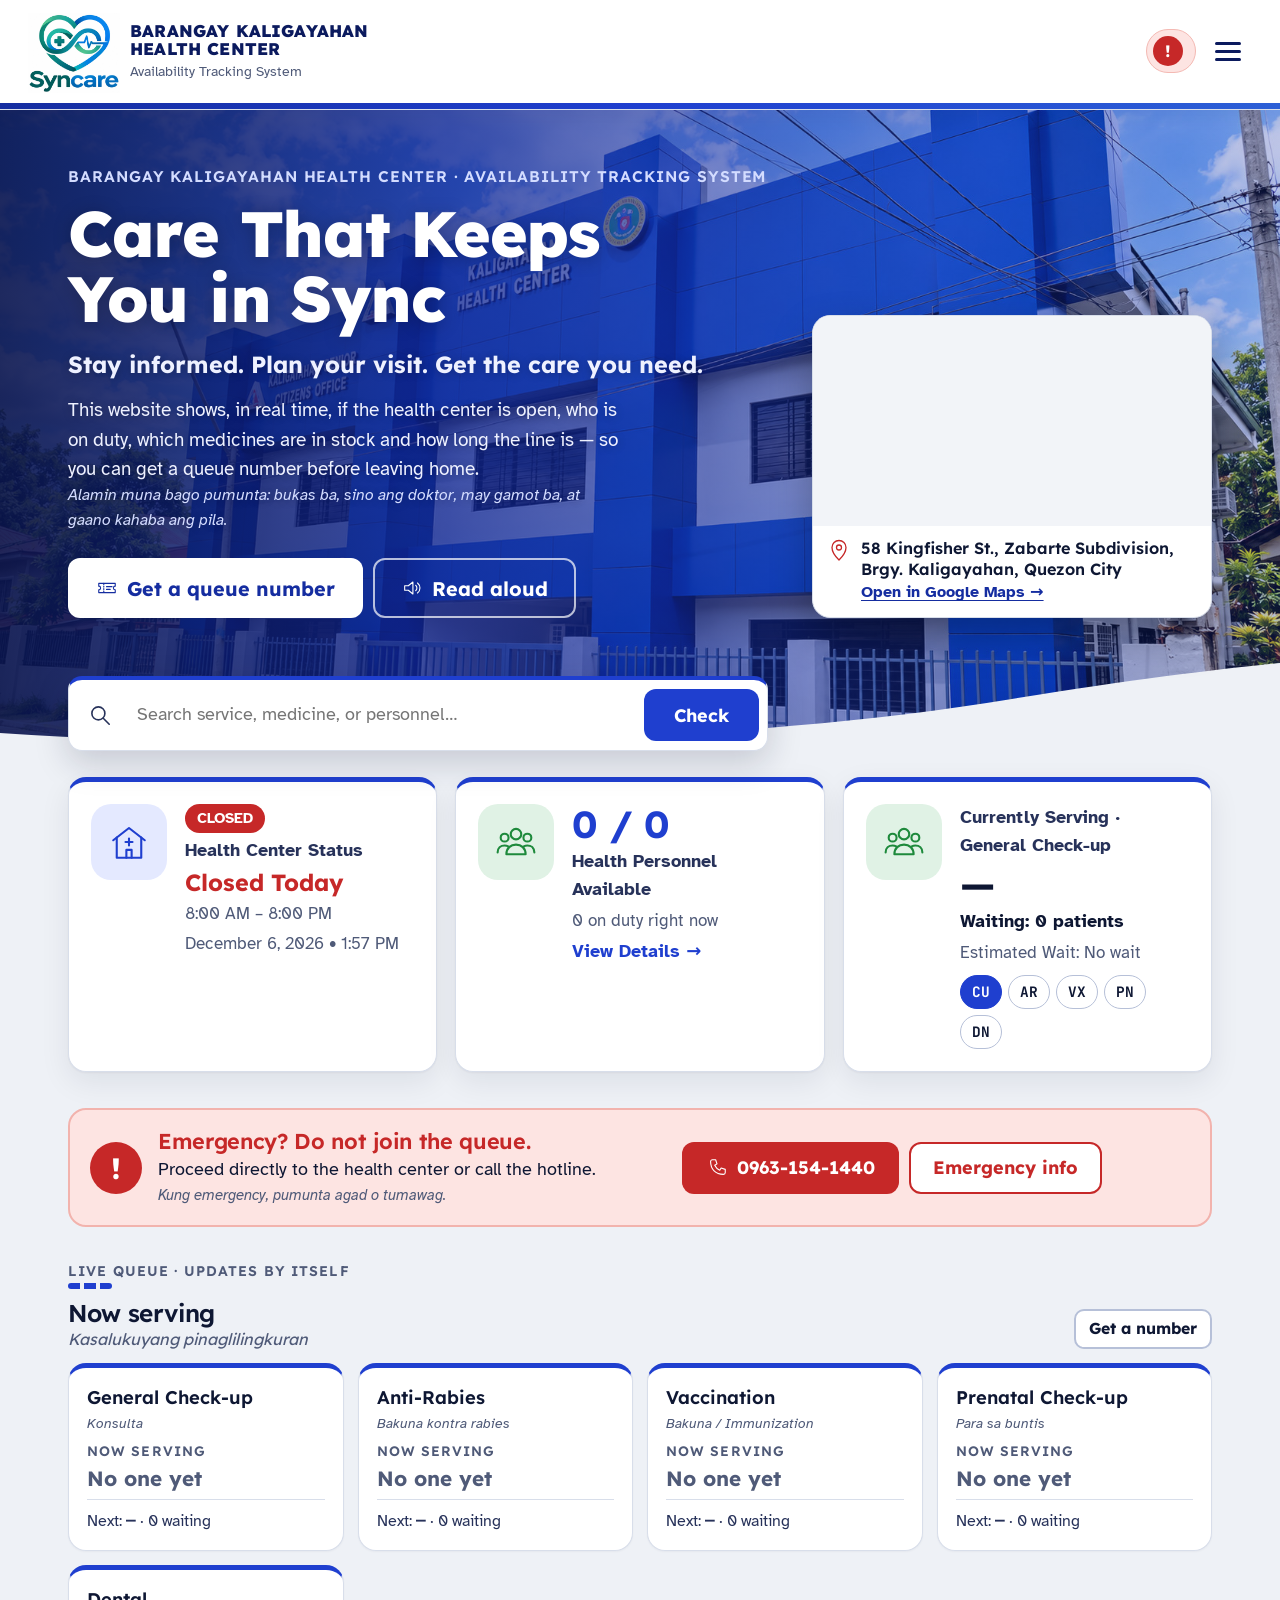
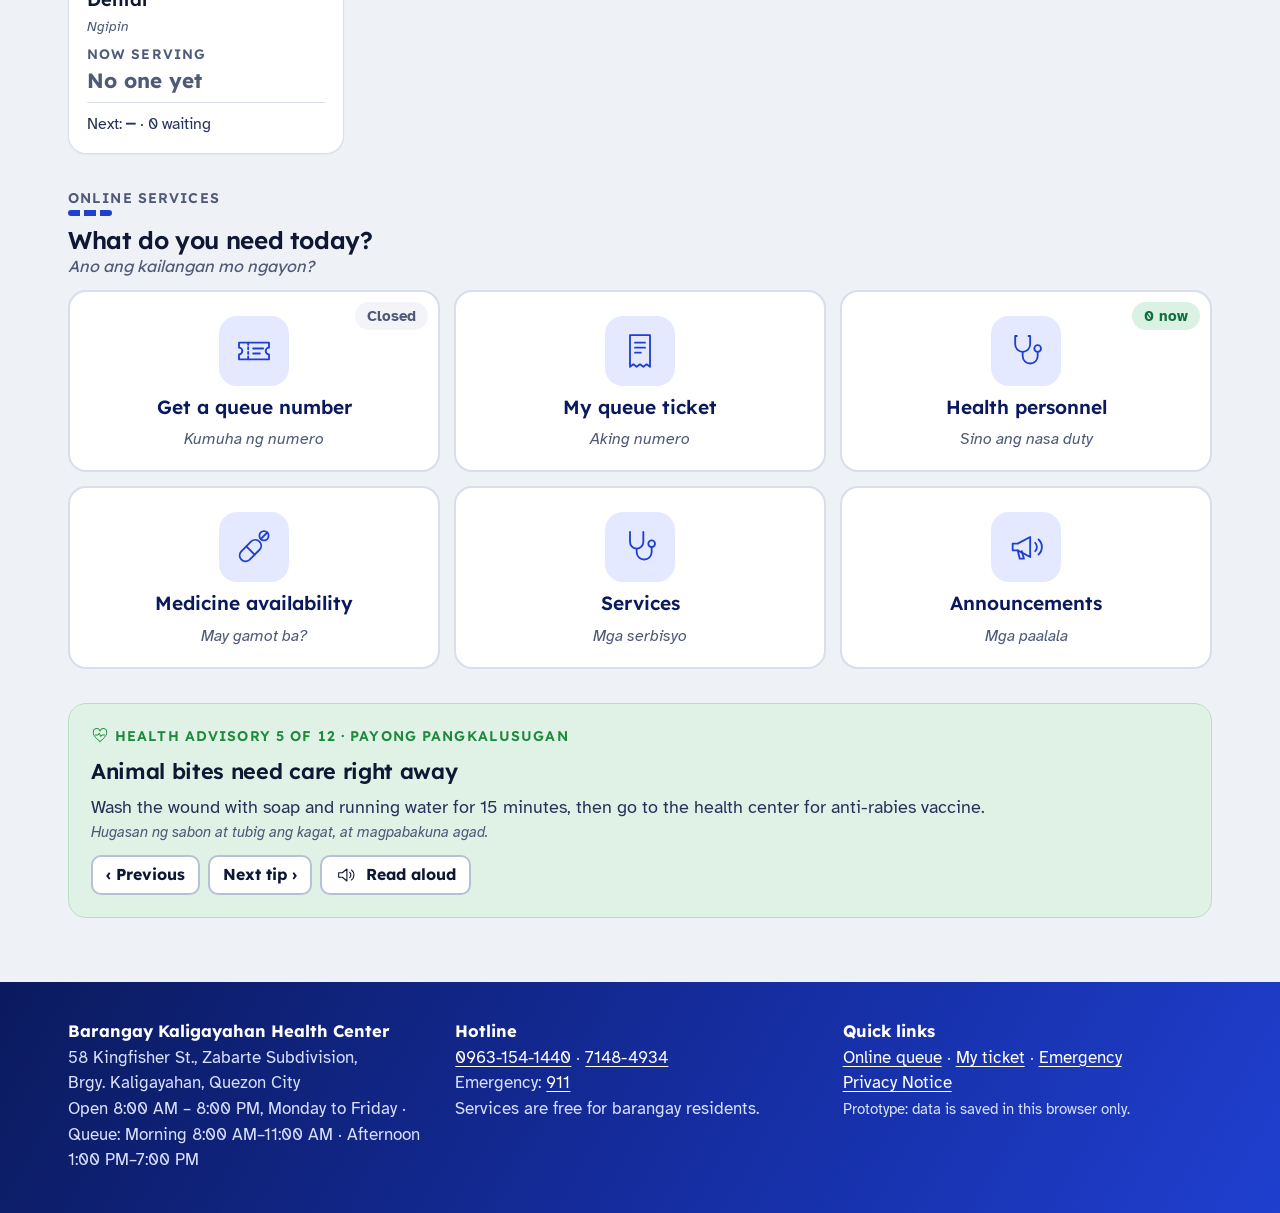
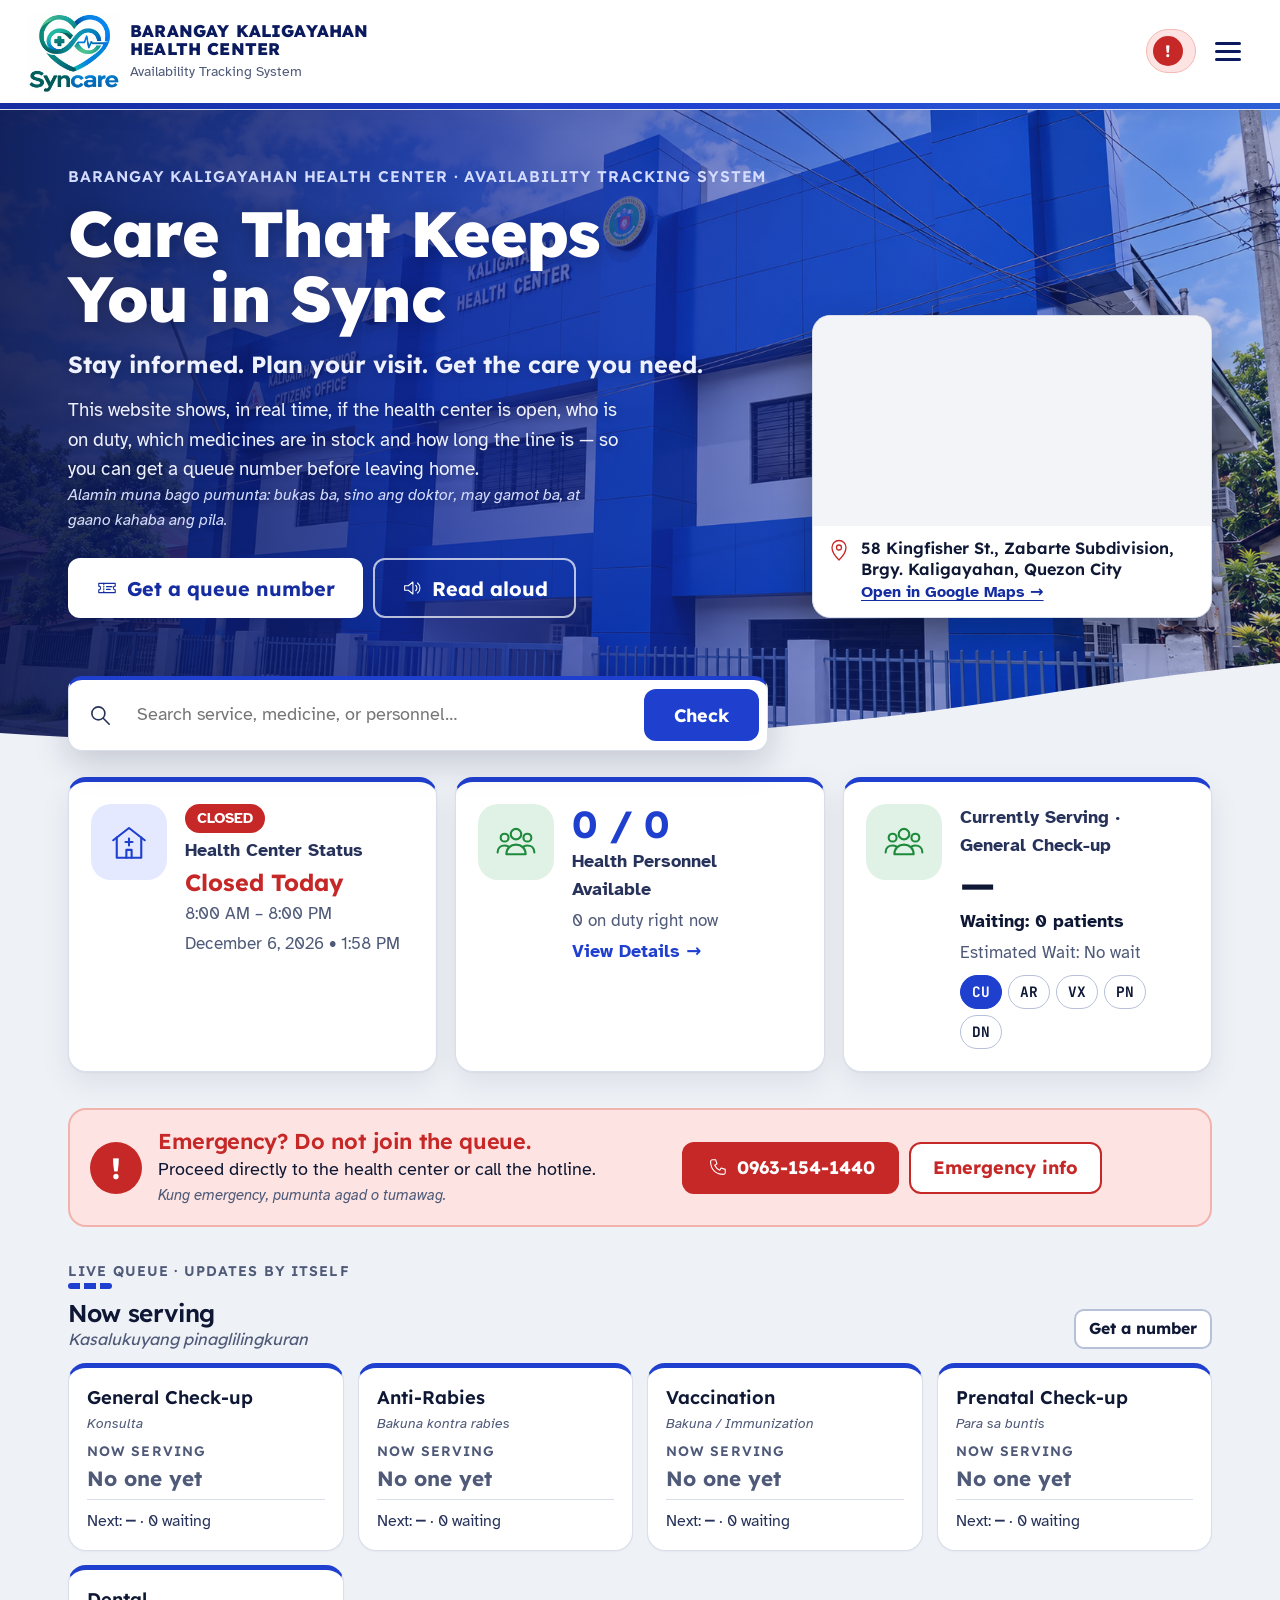
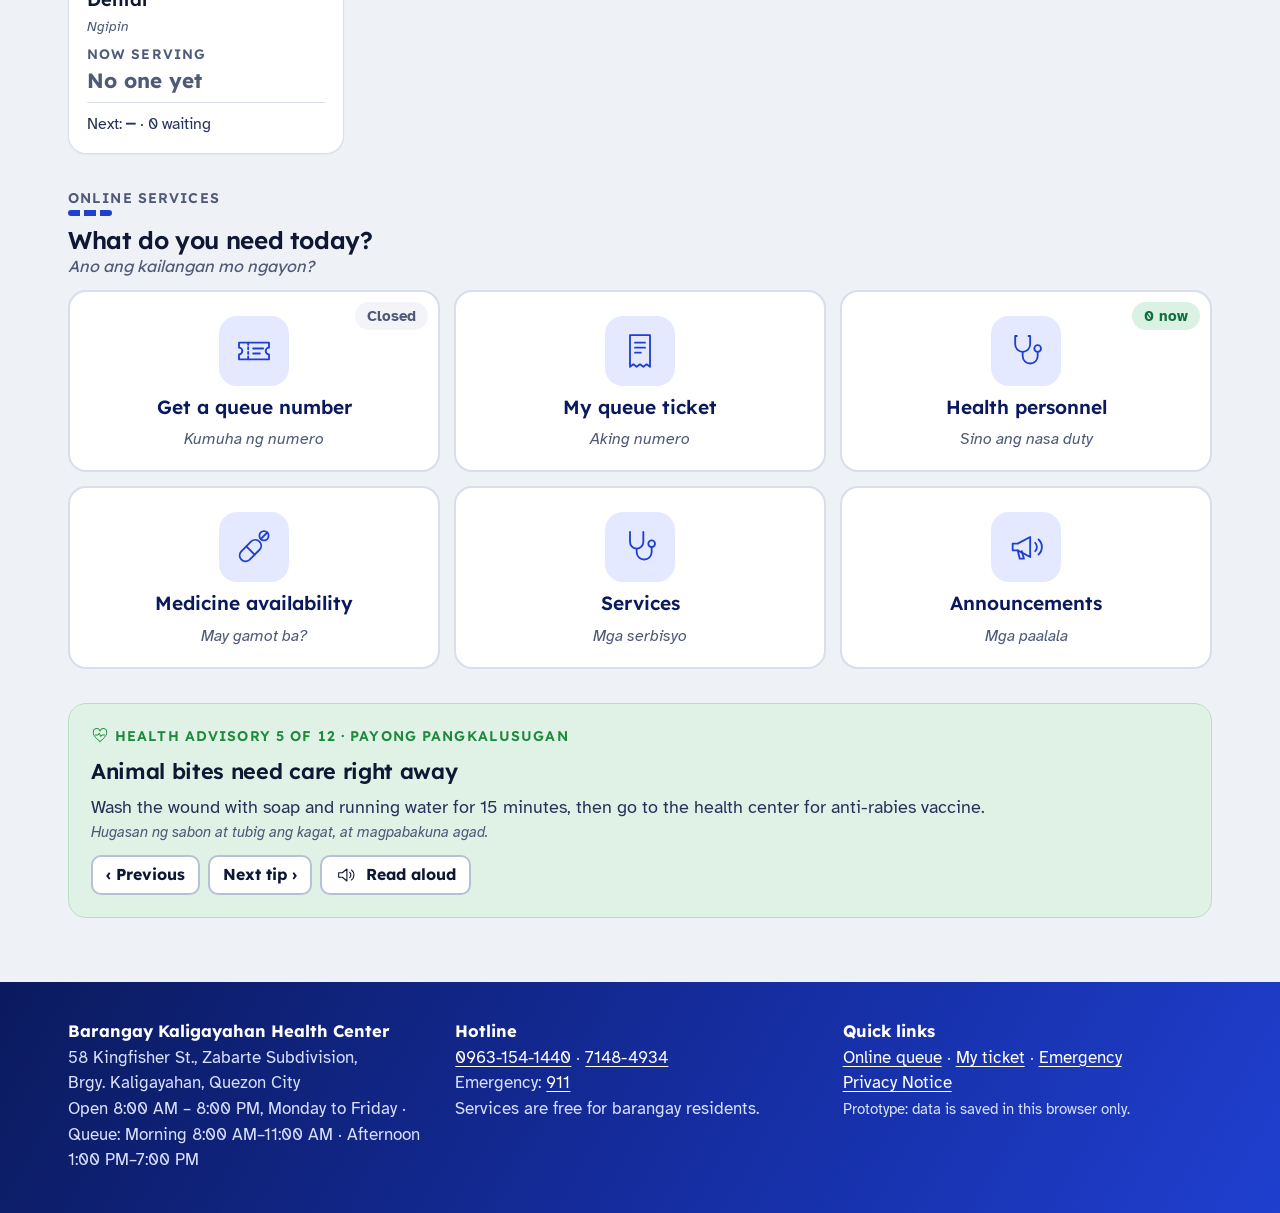
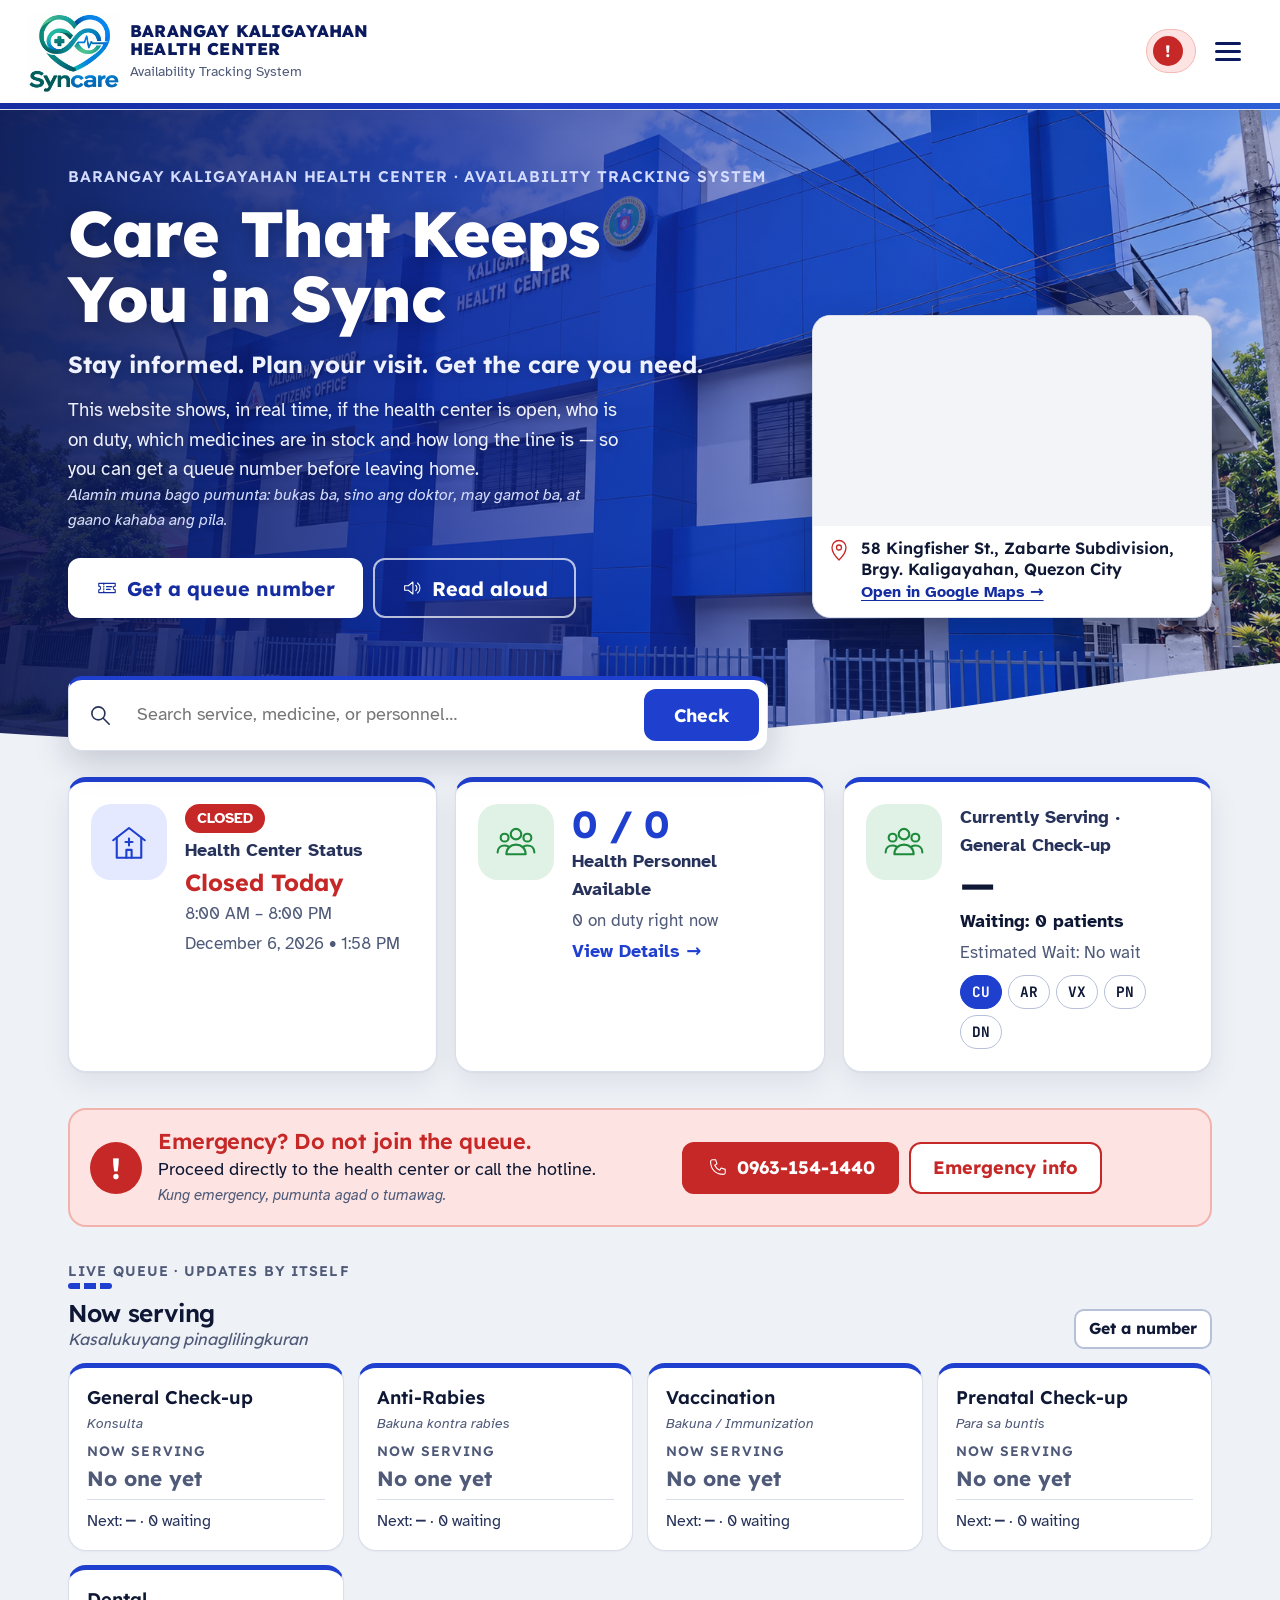
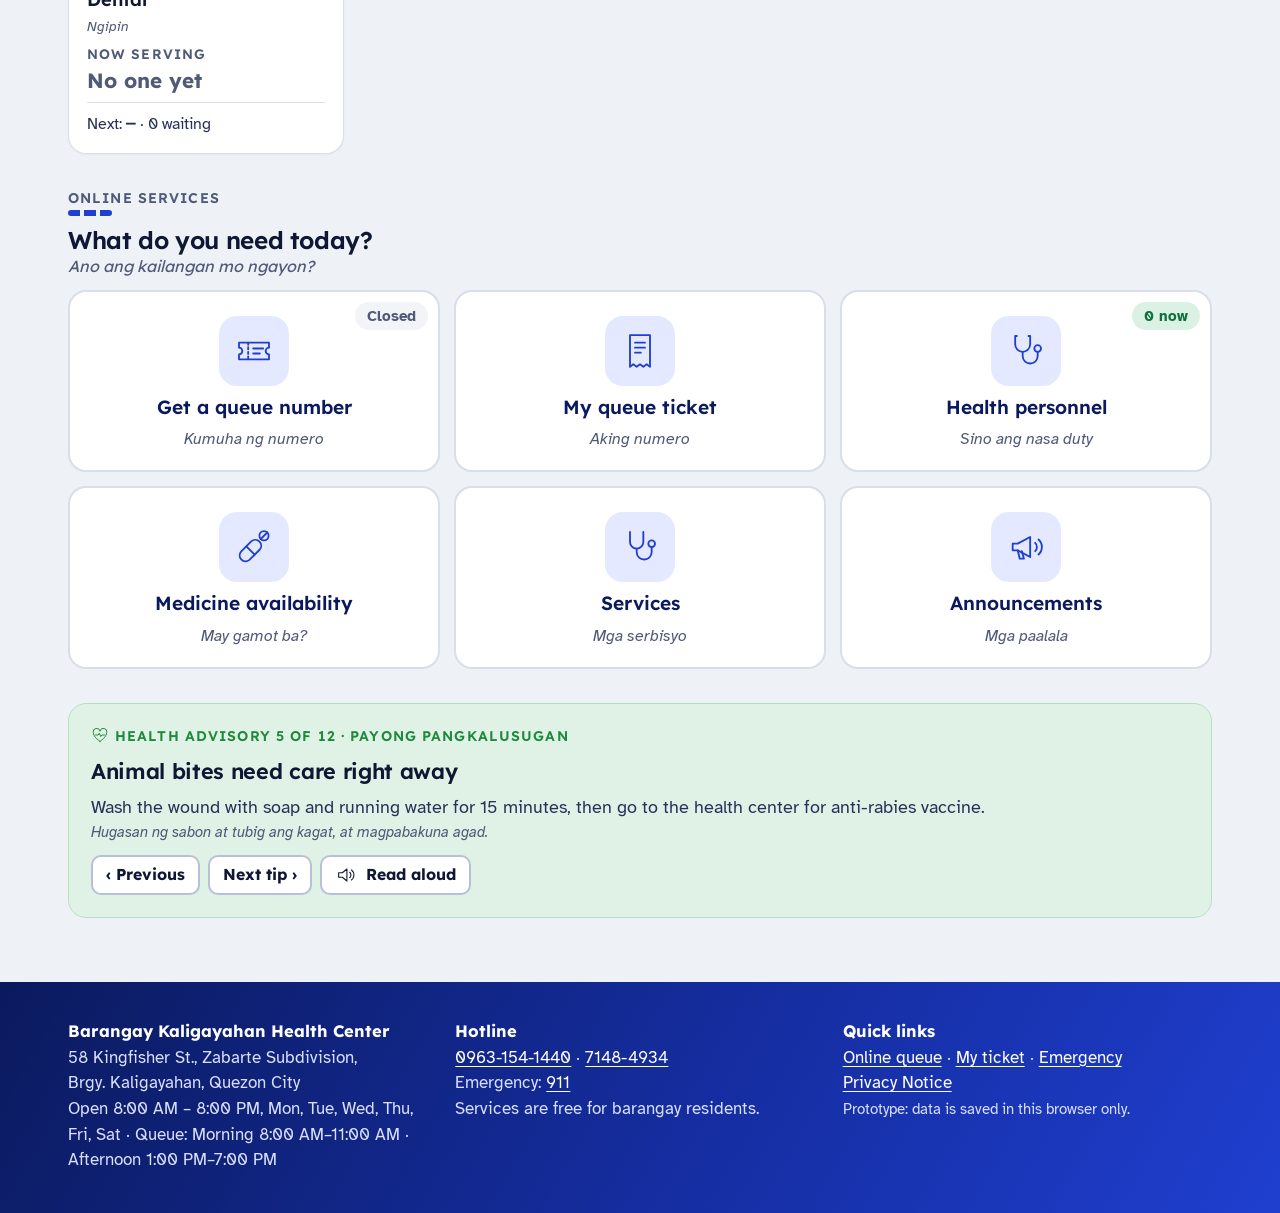
